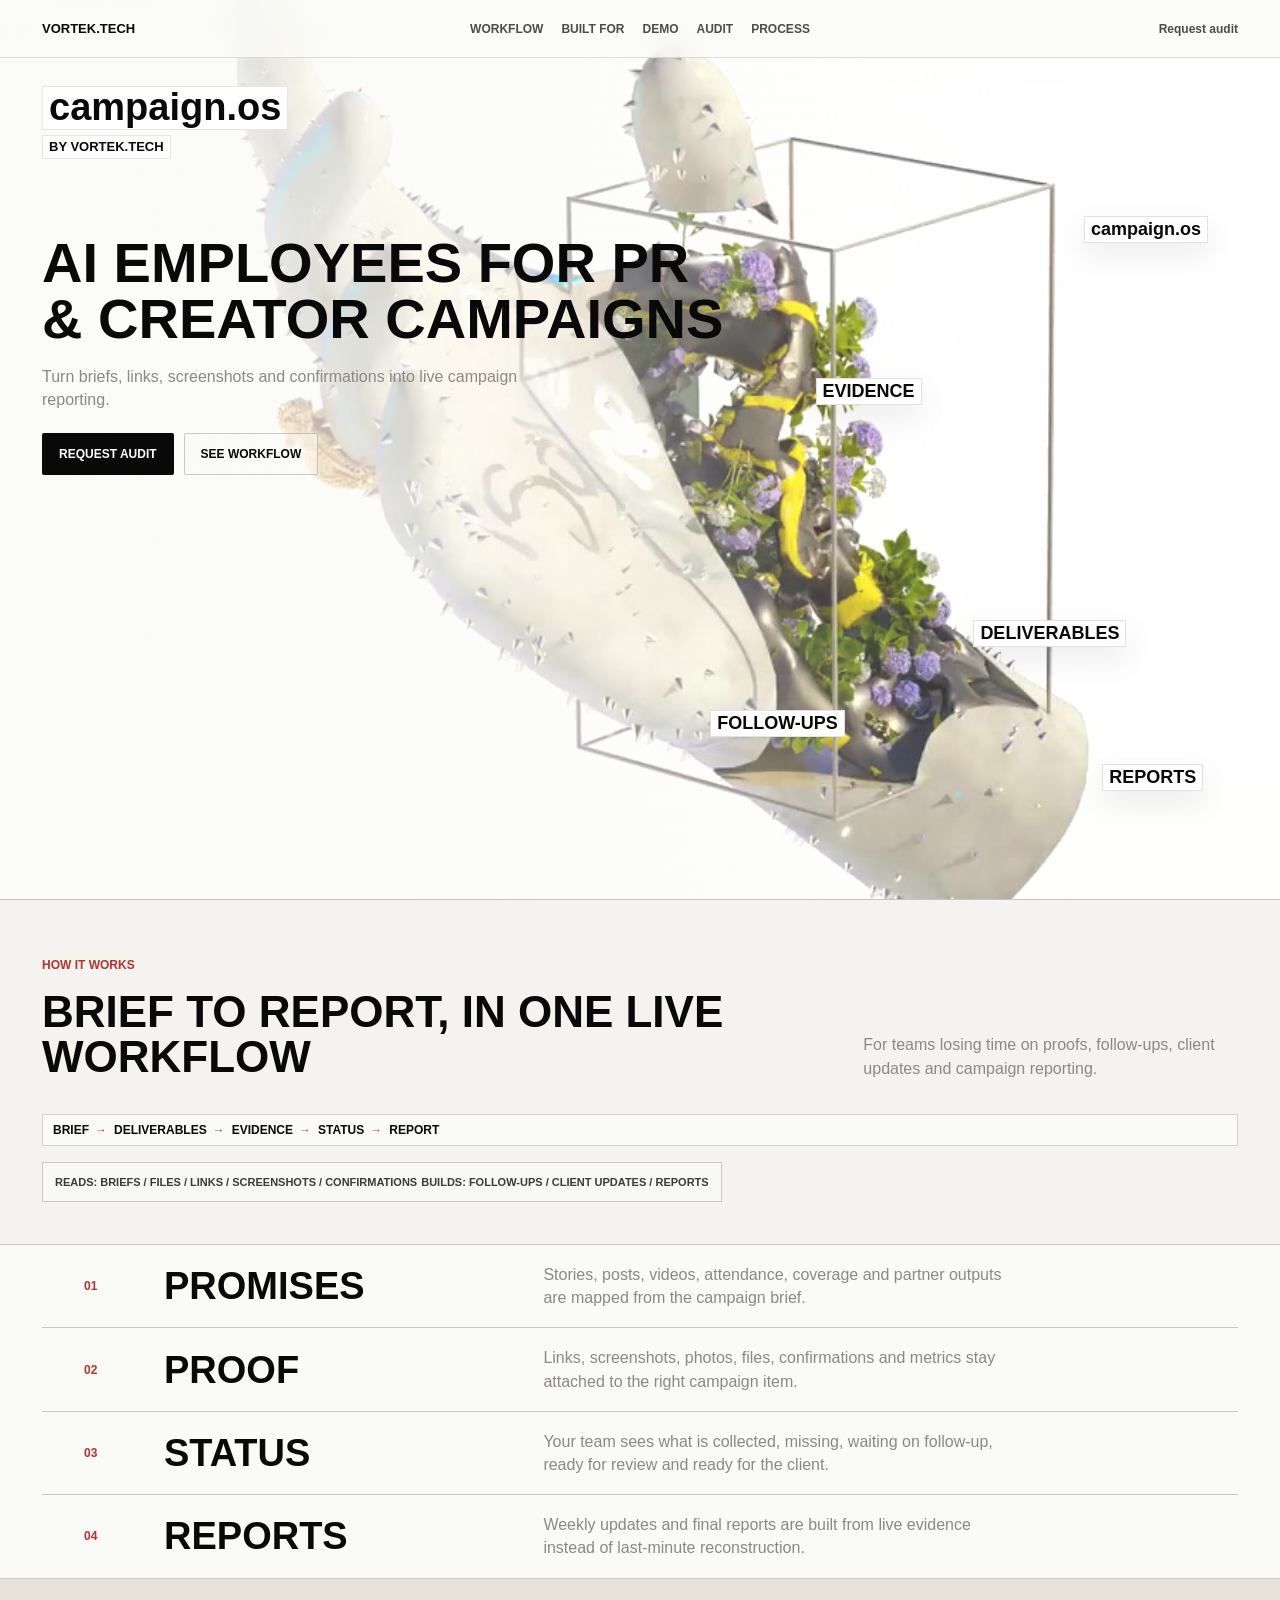
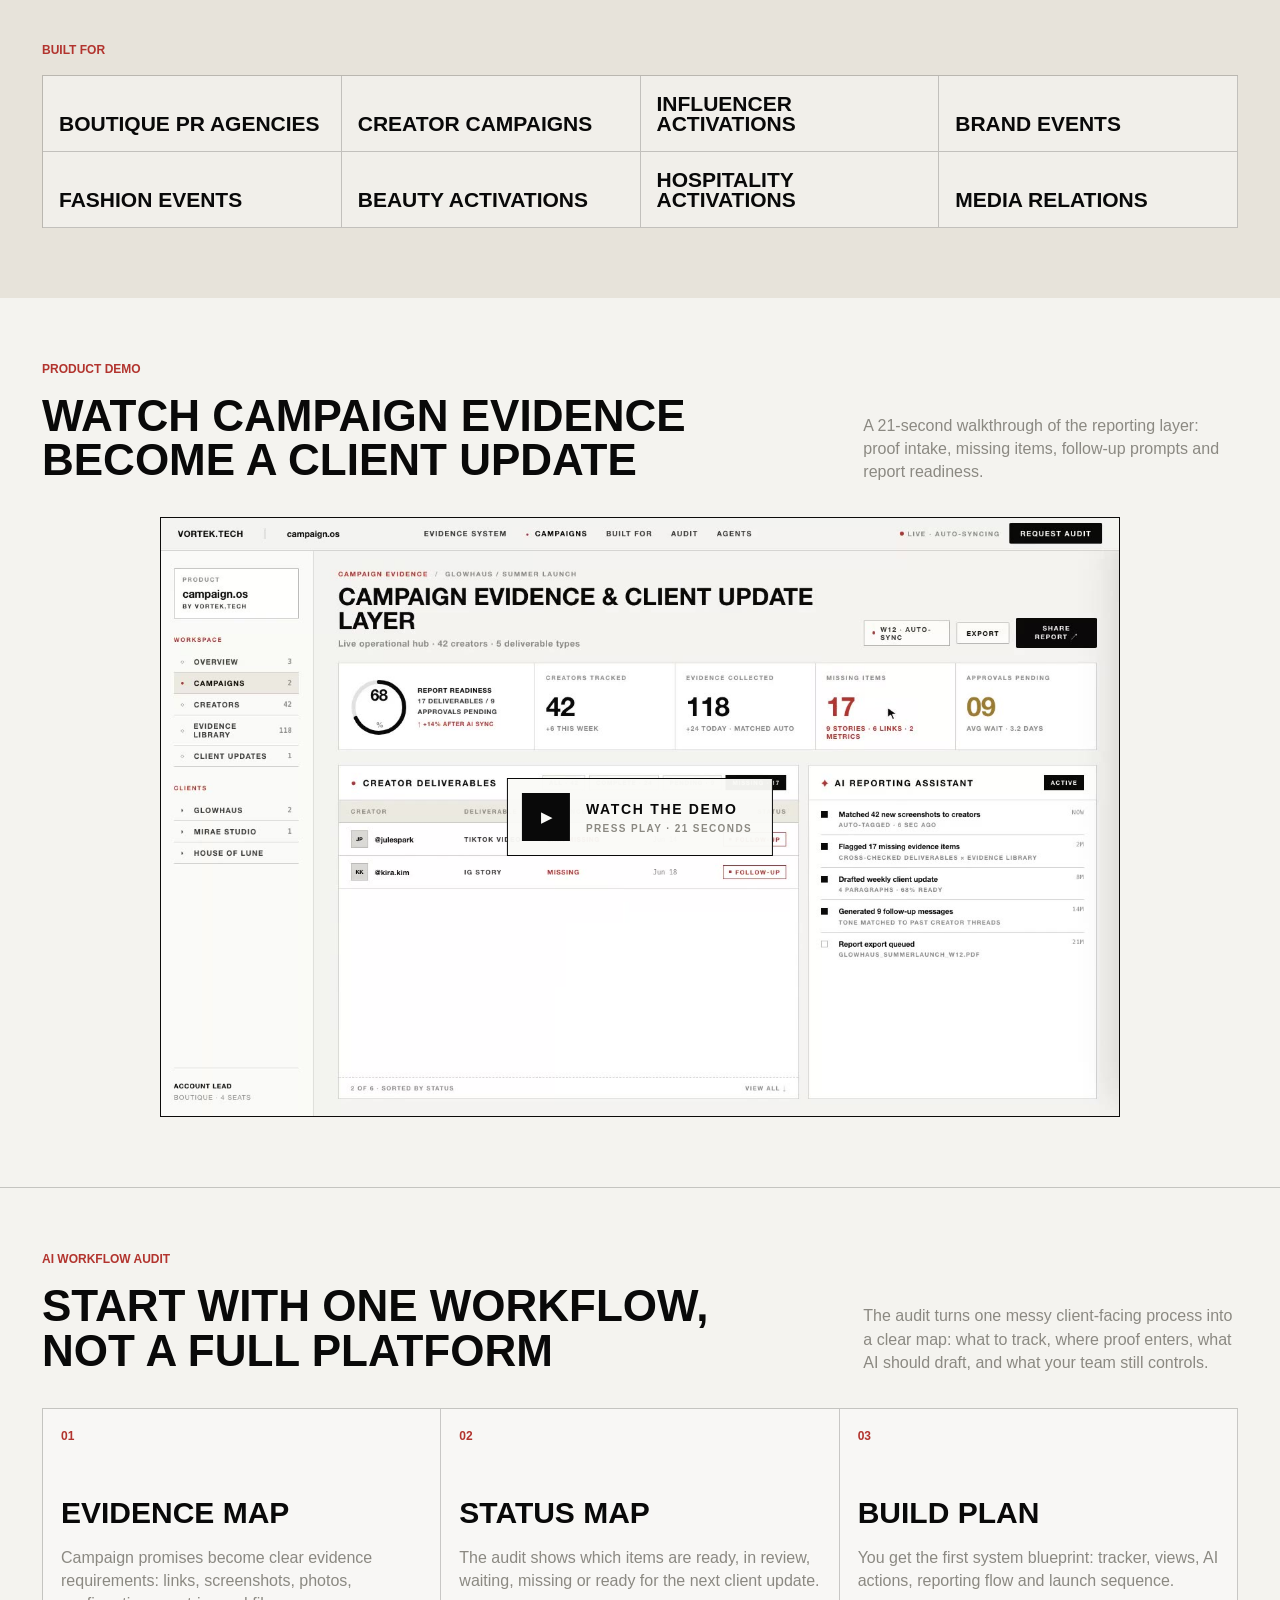
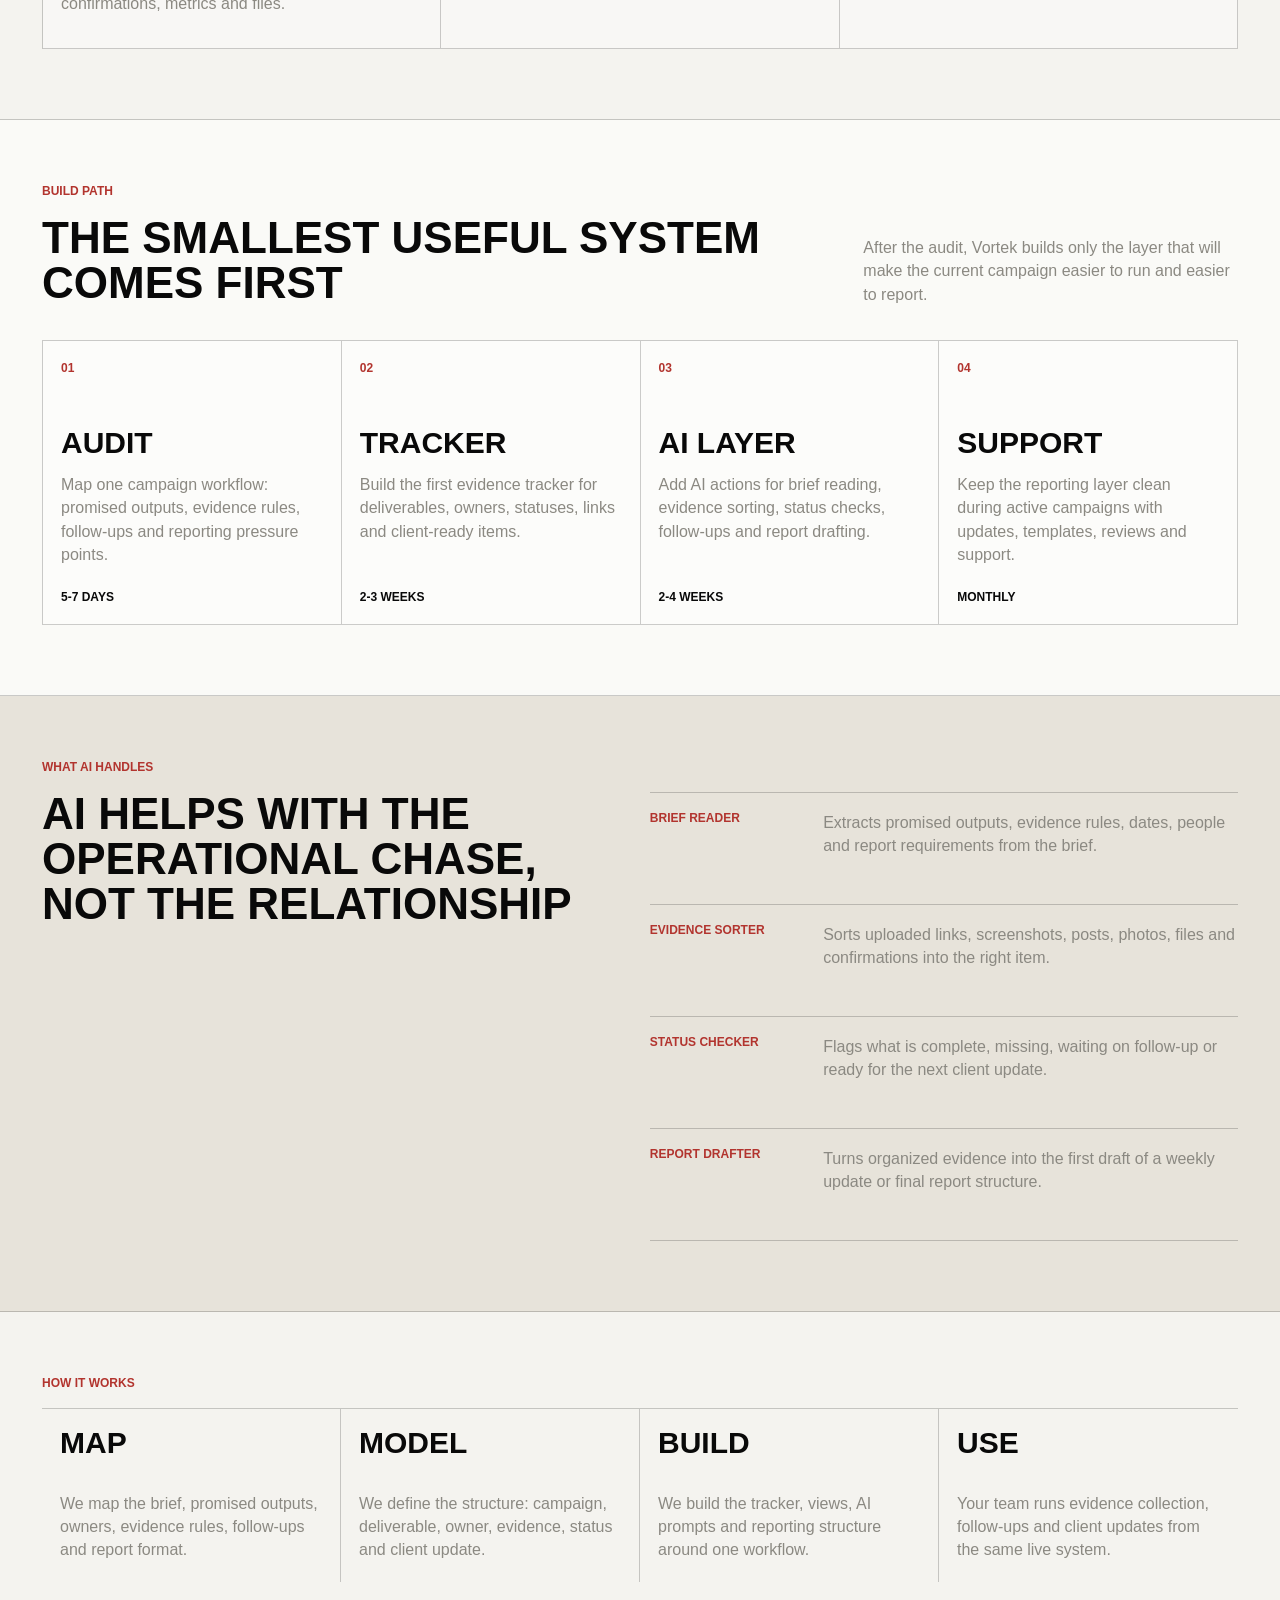
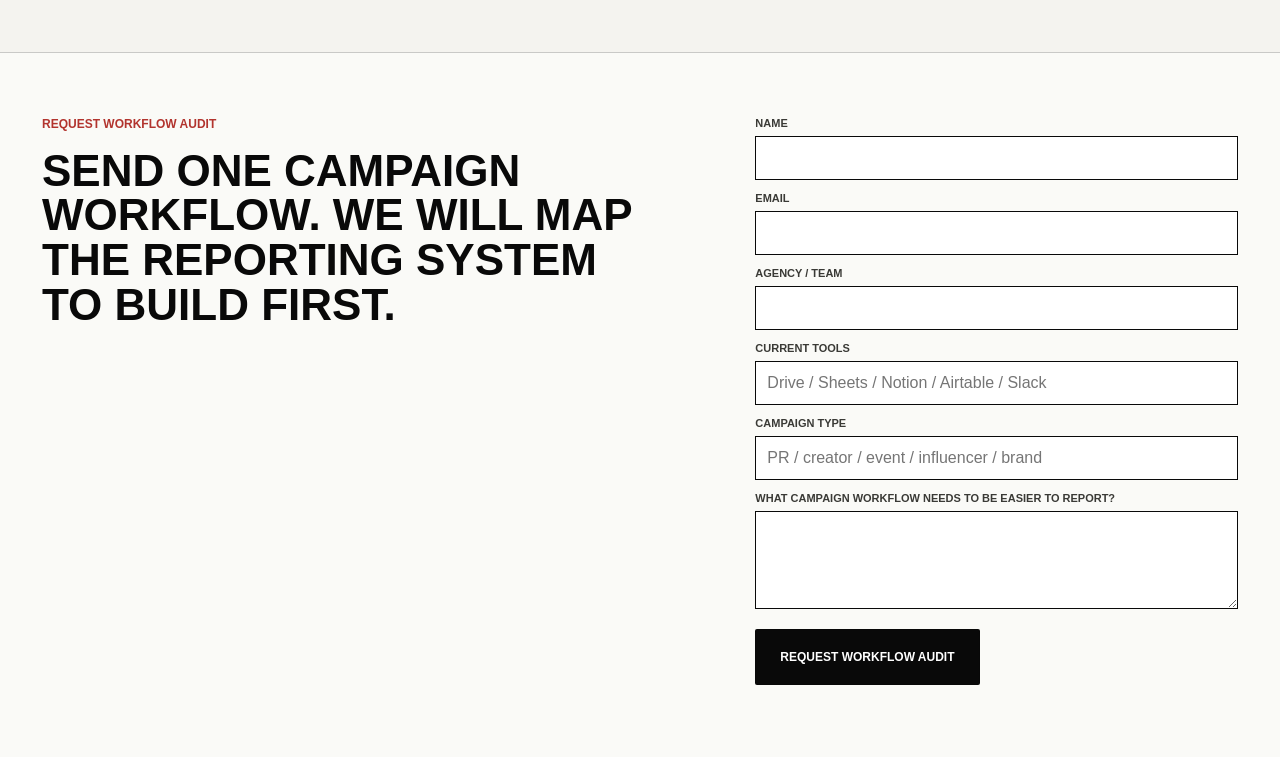
==== index.html @ bea30d4d "Update Vortek hero copy" ====
<!doctype html>
<html lang="en">
  <head>
    <meta charset="UTF-8" />
    <meta name="viewport" content="width=device-width, initial-scale=1, viewport-fit=cover" />
    <meta
      name="description"
      content="campaign.os by Vortek.Tech builds AI employees for PR and creator campaigns."
    />
    <meta property="og:title" content="Vortek.Tech" />
    <meta property="og:description" content="AI employees for PR and creator campaigns." />
    <meta property="og:site_name" content="Vortek.Tech" />
    <meta name="twitter:title" content="Vortek.Tech" />
    <meta name="twitter:description" content="AI employees for PR and creator campaigns." />
    <link rel="icon" type="image/svg+xml" href="/favicon.svg" />
    <script>
      (function () {
        var ua = navigator.userAgent || "";
        var mobileUA = /Android|iPhone|iPod|IEMobile|Opera Mini|Mobile/i.test(ua);
        var tabletUA = /iPad|Tablet/i.test(ua);
        var touchSmall = navigator.maxTouchPoints > 1 && Math.min(screen.width, screen.height) < 820;
        document.documentElement.dataset.device = mobileUA || tabletUA || touchSmall ? "mobile" : "desktop";
      })();
    </script>
    <title>Vortek.Tech</title>
    <script type="module" crossorigin src="/assets/index--4DOs8uT.js"></script>
    <link rel="stylesheet" crossorigin href="/assets/index-s63y-OUa.css">
  </head>
  <body>
    <div id="app">
      <div class="preloader" aria-hidden="true">
        <canvas id="loader-canvas"></canvas>
        <div class="loader-wordmark">
          <span>Vortek.Tech</span>
          <span>Loading campaign.os</span>
        </div>
        <div class="loader-progress" aria-hidden="true">
          <span></span>
        </div>
      </div>

      <canvas id="scene"></canvas>

      <header class="site-header">
        <a class="brand" href="#top" aria-label="Vortek.Tech home">
          <span>Vortek.Tech</span>
        </a>
        <nav class="nav" aria-label="Primary navigation">
          <a href="#systems">Workflow</a>
          <a href="#built-for">Built for</a>
          <a href="#demo">Demo</a>
          <a href="#audit">Audit</a>
          <a href="#process">Process</a>
        </nav>
        <a class="header-cta" href="mailto:hello@vortek.tech?subject=CampaignOS%20audit">Request audit</a>
      </header>

      <main id="top">
        <section class="hero" aria-labelledby="hero-title">
          <video class="hero-video" autoplay muted loop playsinline preload="auto" poster="/assets/hero-reference-poster.jpg" aria-hidden="true">
            <source src="/assets/hero-reference-mobile.mp4" type="video/mp4" media="(max-width: 640px)" />
            <source src="/assets/hero-reference-hq.mp4" type="video/mp4" />
            <source src="/assets/hero-reference.mp4" type="video/mp4" />
          </video>
          <div class="hero-kicker">
            <span class="product-name">campaign.os</span>
            <span class="product-by">by Vortek.Tech</span>
          </div>
          <div class="art-labels" aria-hidden="true">
            <span class="art-label label-main">campaign.os</span>
            <span class="art-label label-proof">Evidence</span>
            <span class="art-label label-people">Deliverables</span>
            <span class="art-label label-follow">Follow-ups</span>
            <span class="art-label label-reports">Reports</span>
          </div>
          <h1 id="hero-title">
            AI employees for PR & creator campaigns
          </h1>
          <div class="hero-copy">
            <p>
              Turn briefs, links, screenshots and confirmations into live
              campaign reporting.
            </p>
            <div class="hero-actions">
              <a class="button primary" href="mailto:hello@vortek.tech?subject=CampaignOS%20audit">Request audit</a>
              <a class="button ghost" href="#systems">See workflow</a>
            </div>
          </div>
        </section>

        <section class="section intro" id="systems">
          <div class="section-label">How it works</div>
          <div class="intro-grid">
            <h2>Brief to report, in one live workflow</h2>
            <p>
              For teams losing time on proofs, follow-ups, client updates and
              campaign reporting.
            </p>
          </div>
          <div class="source-flow workflow-flow" aria-label="Campaign workflow">
            <span>Brief</span>
            <span>Deliverables</span>
            <span>Evidence</span>
            <span>Status</span>
            <span>Report</span>
          </div>
          <div class="metadata-plate workflow-meta" aria-label="System metadata">
            <span>READS: BRIEFS / FILES / LINKS / SCREENSHOTS / CONFIRMATIONS</span>
            <span>BUILDS: FOLLOW-UPS / CLIENT UPDATES / REPORTS</span>
          </div>
        </section>

        <section class="system-grid" aria-label="AI system modules">
          <article class="system-card">
            <span>01</span>
            <h3>Promises</h3>
            <p>Stories, posts, videos, attendance, coverage and partner outputs are mapped from the campaign brief.</p>
          </article>
          <article class="system-card">
            <span>02</span>
            <h3>Proof</h3>
            <p>Links, screenshots, photos, files, confirmations and metrics stay attached to the right campaign item.</p>
          </article>
          <article class="system-card">
            <span>03</span>
            <h3>Status</h3>
            <p>Your team sees what is collected, missing, waiting on follow-up, ready for review and ready for the client.</p>
          </article>
          <article class="system-card">
            <span>04</span>
            <h3>Reports</h3>
            <p>Weekly updates and final reports are built from live evidence instead of last-minute reconstruction.</p>
          </article>
        </section>

        <section class="built-for" id="built-for" aria-label="Campaign types">
          <div class="section-label">Built for</div>
          <div class="use-case-grid">
            <span>Boutique PR agencies</span>
            <span>Creator campaigns</span>
            <span>Influencer activations</span>
            <span>Brand events</span>
            <span>Fashion events</span>
            <span>Beauty activations</span>
            <span>Hospitality activations</span>
            <span>Media relations</span>
          </div>
        </section>

        <section class="product-demo" id="demo">
          <div class="section-label">Product demo</div>
          <div class="intro-grid demo-intro">
            <h2>Watch campaign evidence become a client update</h2>
            <p>
              A 21-second walkthrough of the reporting layer: proof intake,
              missing items, follow-up prompts and report readiness.
            </p>
          </div>
          <div class="demo-stage">
            <div class="demo-frame">
              <video
                class="demo-desktop-media"
                data-src="/assets/campaign-reporting-audit-demo-desktop.mp4"
                poster="/assets/campaign-reporting-audit-demo-desktop-poster.jpg?v=20260524-1"
                preload="none"
                playsinline
                aria-label="campaign.os desktop reporting demo"
              ></video>
              <video
                class="demo-mobile-media"
                data-src="/assets/campaign-reporting-audit-demo-mobile.mp4"
                poster="/assets/campaign-reporting-audit-demo-mobile-poster.jpg?v=20260524-1"
                preload="none"
                playsinline
                aria-label="campaign.os mobile reporting demo"
              ></video>
              <button class="demo-play" type="button" aria-label="Play campaign.os demo">
                <span class="demo-play-icon">▶</span>
                <span>
                  <b>Watch the demo</b>
                  <small class="demo-time-desktop">Press play · 21 seconds</small>
                  <small class="demo-time-mobile">Press play · 21 seconds</small>
                </span>
              </button>
            </div>
            <div class="demo-complete" hidden>
              <a class="button primary" href="#contact">Request audit</a>
            </div>
          </div>
        </section>

        <section class="audit" id="audit">
          <div class="section-label">AI Workflow Audit</div>
          <div class="intro-grid audit-intro">
            <h2>Start with one workflow, not a full platform</h2>
            <p>
              The audit turns one messy client-facing process into a clear map:
              what to track, where proof enters, what AI should draft, and what
              your team still controls.
            </p>
          </div>
          <div class="audit-grid">
            <article>
              <span>01</span>
              <h3>Evidence map</h3>
              <p>Campaign promises become clear evidence requirements: links, screenshots, photos, confirmations, metrics and files.</p>
            </article>
            <article>
              <span>02</span>
              <h3>Status map</h3>
              <p>The audit shows which items are ready, in review, waiting, missing or ready for the next client update.</p>
            </article>
            <article>
              <span>03</span>
              <h3>Build plan</h3>
              <p>You get the first system blueprint: tracker, views, AI actions, reporting flow and launch sequence.</p>
            </article>
          </div>
        </section>

        <section class="engagement" id="engagement">
          <div class="section-label">Build path</div>
          <div class="intro-grid">
            <h2>The smallest useful system comes first</h2>
            <p>
              After the audit, Vortek builds only the layer that will make the
              current campaign easier to run and easier to report.
            </p>
          </div>
          <div class="engagement-grid" aria-label="CampaignOS engagement model">
            <article>
              <span>01</span>
              <h3>Audit</h3>
              <p>Map one campaign workflow: promised outputs, evidence rules, follow-ups and reporting pressure points.</p>
              <strong>5-7 days</strong>
            </article>
            <article>
              <span>02</span>
              <h3>Tracker</h3>
              <p>Build the first evidence tracker for deliverables, owners, statuses, links and client-ready items.</p>
              <strong>2-3 weeks</strong>
            </article>
            <article>
              <span>03</span>
              <h3>AI layer</h3>
              <p>Add AI actions for brief reading, evidence sorting, status checks, follow-ups and report drafting.</p>
              <strong>2-4 weeks</strong>
            </article>
            <article>
              <span>04</span>
              <h3>Support</h3>
              <p>Keep the reporting layer clean during active campaigns with updates, templates, reviews and support.</p>
              <strong>Monthly</strong>
            </article>
          </div>
        </section>

        <section class="team-model" id="agents">
          <div class="section-label">What AI handles</div>
          <div class="team-grid">
            <div>
              <h2>AI helps with the operational chase, not the relationship</h2>
            </div>
            <div class="team-list" aria-label="CampaignOS delivery team model">
              <article>
                <span>Brief reader</span>
                <p>Extracts promised outputs, evidence rules, dates, people and report requirements from the brief.</p>
              </article>
              <article>
                <span>Evidence sorter</span>
                <p>Sorts uploaded links, screenshots, posts, photos, files and confirmations into the right item.</p>
              </article>
              <article>
                <span>Status checker</span>
                <p>Flags what is complete, missing, waiting on follow-up or ready for the next client update.</p>
              </article>
              <article>
                <span>Report drafter</span>
                <p>Turns organized evidence into the first draft of a weekly update or final report structure.</p>
              </article>
            </div>
          </div>
        </section>

        <section class="process" id="process">
          <div class="section-label">How it works</div>
          <div class="timeline">
            <div>
              <strong>Map</strong>
              <p>We map the brief, promised outputs, owners, evidence rules, follow-ups and report format.</p>
            </div>
            <div>
              <strong>Model</strong>
              <p>We define the structure: campaign, deliverable, owner, evidence, status and client update.</p>
            </div>
            <div>
              <strong>Build</strong>
              <p>We build the tracker, views, AI prompts and reporting structure around one workflow.</p>
            </div>
            <div>
              <strong>Use</strong>
              <p>Your team runs evidence collection, follow-ups and client updates from the same live system.</p>
            </div>
          </div>
        </section>

        <section class="contact" id="contact">
          <div>
            <div class="section-label">Request workflow audit</div>
            <h2>Send one campaign workflow. We will map the reporting system to build first.</h2>
          </div>
          <form
            class="intake-form"
            action="https://formsubmit.co/ce7418f730f97558e9aaa007ff1b6081"
            method="post"
          >
            <input type="hidden" name="_subject" value="Vortek AI workflow audit request" />
            <input type="hidden" name="_template" value="table" />
            <input type="hidden" name="_captcha" value="false" />
            <label>
              <span>Name</span>
              <input name="name" autocomplete="name" required />
            </label>
            <label>
              <span>Email</span>
              <input name="email" type="email" autocomplete="email" required />
            </label>
            <label>
              <span>Agency / team</span>
              <input name="company" autocomplete="organization" />
            </label>
            <label>
              <span>Current tools</span>
              <input name="current_system" placeholder="Drive / Sheets / Notion / Airtable / Slack" />
            </label>
            <label>
              <span>Campaign type</span>
              <input name="campaign_type" placeholder="PR / creator / event / influencer / brand" />
            </label>
            <label class="full">
              <span>What campaign workflow needs to be easier to report?</span>
              <textarea name="campaign_process" rows="4"></textarea>
            </label>
            <button class="button primary large" type="submit">Request workflow audit</button>
          </form>
        </section>
      </main>
    </div>
  </body>
</html>
---- assets/index-s63y-OUa.css ----
html.lenis,html.lenis body{height:auto}.lenis:not(.lenis-autoToggle).lenis-stopped{overflow:clip}.lenis [data-lenis-prevent],.lenis [data-lenis-prevent-wheel],.lenis [data-lenis-prevent-touch],.lenis [data-lenis-prevent-vertical],.lenis [data-lenis-prevent-horizontal]{overscroll-behavior:contain}.lenis.lenis-smooth iframe{pointer-events:none}.lenis.lenis-autoToggle{transition-property:overflow;transition-duration:1ms;transition-behavior:allow-discrete}:root{font-family:Helvetica Neue,Helvetica,Arial,sans-serif;color:#090909;background:#f4f3ef;font-synthesis:none;text-rendering:optimizeLegibility;-webkit-font-smoothing:antialiased;--paper: #f4f3ef;--gallery: #fafaf7;--secondary: #e7e3da;--ink: #090909;--secondary-text: #3a3a36;--muted: #8b8982;--line: rgba(9, 9, 9, .2);--panel: rgba(255, 255, 255, .62);--signal: #b2342e;--cold: #dde7ea;--metal: #dadad5;--concrete: #c9c5bb;--page-x: 42px;--header-height: 58px}*{box-sizing:border-box}html{scroll-behavior:smooth;width:100%;max-width:100%;min-height:100%;overflow-x:hidden;overscroll-behavior-x:none;-webkit-text-size-adjust:100%;text-size-adjust:100%}body{margin:0;width:100%;max-width:100%;min-width:320px;min-height:100%;overflow-x:hidden;overscroll-behavior-x:none;touch-action:pan-y;background:var(--paper)}a{color:inherit;text-decoration:none}canvas{display:block}#scene{position:fixed;inset:0;z-index:1;width:100%;height:100%;opacity:0;pointer-events:none}#app{position:relative;isolation:isolate;width:100%;overflow:hidden}.site-header{position:fixed;top:0;left:0;right:0;z-index:20;display:grid;grid-template-columns:1fr auto 1fr;align-items:center;gap:24px;height:var(--header-height);padding:0 var(--page-x);color:var(--ink);background:#fafaf7d1;border-bottom:1px solid rgba(9,9,9,.12);-webkit-backdrop-filter:blur(10px);backdrop-filter:blur(10px)}.brand{justify-self:start;display:inline-flex;align-items:center;font-size:13px;font-weight:860;text-transform:uppercase}.brand-word{display:inline-flex;align-items:baseline;gap:1px}.brand-mark{width:auto;height:auto;display:inline-block;background:transparent;color:var(--ink);font-size:17px;font-weight:950;line-height:1;transform:none}.nav{display:flex;align-items:center;gap:18px;font-size:12px;font-weight:820;text-transform:uppercase}.nav a,.header-cta{opacity:.72;transition:opacity .16s ease}.nav a:hover,.header-cta:hover{opacity:1}.header-cta{justify-self:end;font-size:12px;font-weight:860}main{position:relative;z-index:2}.hero{position:relative;height:900px;display:grid;grid-template-columns:minmax(0,760px) minmax(240px,1fr);grid-template-rows:auto auto auto 1fr;align-items:start;row-gap:18px;column-gap:56px;padding:86px var(--page-x) 22px;background:#fafaf714;border-bottom:1px solid var(--line);overflow:hidden}.hero:before{content:"";position:absolute;inset:0;z-index:1;background:linear-gradient(90deg,#fafaf7e6,#fafaf7a8,#fafaf729 64%,#fafaf700 86%),linear-gradient(180deg,#fafaf71f,#fafaf708 48%,#fafaf738);pointer-events:none}.hero-video{position:absolute;inset:0;z-index:0;width:100%;height:100%;object-fit:cover;object-position:center center;background:#fff;filter:saturate(1.08) contrast(1.06) brightness(1.02);transform:translateZ(0);pointer-events:none}.hero-video::-webkit-media-controls{display:none!important}.hero>:not(.art-labels):not(.hero-video){position:relative;z-index:3}.hero-kicker{grid-column:1;grid-row:1;align-self:start;display:flex;flex-direction:column;gap:5px;width:fit-content;max-width:min(680px,100%);color:var(--ink);font-size:13px;font-weight:820;text-transform:uppercase}.product-name,.product-by,.art-label{display:inline-flex;width:fit-content;max-width:100%;padding:3px 6px 4px;background:#fff;border:1px solid rgba(9,9,9,.1);box-decoration-break:clone;-webkit-box-decoration-break:clone}.product-name{font-size:38px;line-height:.92;font-weight:900;text-transform:none}.product-by,.hero-kicker span:last-child{color:var(--ink)}.art-labels{position:absolute;inset:0;z-index:2;pointer-events:none}.art-label{position:absolute;color:var(--ink);border:1px solid rgba(9,9,9,.12);font-size:18px;font-weight:900;line-height:1;text-transform:uppercase;box-shadow:0 12px 30px #09090914}.label-main{text-transform:none}.label-main{right:72px;top:216px}.label-proof{right:28%;top:378px}.label-people{right:12%;bottom:252px}.label-follow{right:34%;bottom:162px}.label-reports{right:6%;bottom:108px}h1,h2,h3,p{margin:0}h1{grid-column:1;grid-row:2;align-self:start;max-width:760px;margin-top:58px;font-size:56px;line-height:1;letter-spacing:0;font-weight:900;text-transform:uppercase;overflow-wrap:anywhere;text-wrap:balance}.hero-copy{grid-column:1;grid-row:3;align-self:start;max-width:520px;margin-left:0;padding:0;border:0;background:transparent;-webkit-backdrop-filter:none;backdrop-filter:none}.metadata-plate{display:flex;flex-wrap:wrap;gap:4px;margin-top:16px;padding:12px;border:1px solid var(--line);background:#fafaf7c2;color:var(--secondary-text);font-size:11px;font-weight:860;line-height:1.3;text-transform:uppercase}.source-flow{display:flex;flex-wrap:wrap;align-items:center;gap:7px;margin-top:13px;margin-bottom:13px;padding:9px 10px;border:1px solid rgba(9,9,9,.16);background:#ffffff73;color:var(--ink);font-size:12px;font-weight:900;line-height:1;text-transform:uppercase}.workflow-flow{margin-top:34px;margin-bottom:0;background:#fff9}.workflow-meta{width:fit-content;max-width:100%}.source-flow span{display:inline-flex;align-items:center;gap:6px}.source-flow span:not(:last-child):after{content:"→";color:var(--signal);font-weight:900;opacity:.9}.hero-copy p,.intro-grid p,.system-card p,.timeline p{color:var(--muted);font-size:16px;line-height:1.45}.hero-actions{display:flex;gap:10px;flex-wrap:wrap;margin-top:22px}.button{display:inline-flex;align-items:center;justify-content:center;min-height:42px;padding:0 16px;border:1px solid var(--line);border-radius:2px;font-size:12px;font-weight:860;text-transform:uppercase;transition:background .18s ease,color .18s ease}.button.primary{color:#fff;background:var(--ink)}.button.ghost{color:var(--ink);background:#fafaf780}.button.large{min-height:56px;padding:0 24px;white-space:nowrap;max-width:100%}.hero-meta{grid-column:1 / -1;grid-row:5;display:flex;justify-content:space-between;gap:16px;padding-top:16px;border-top:1px solid var(--line);color:var(--muted);font-size:13px;font-weight:780;text-transform:uppercase}.section,.system-grid,.product-demo,.audit,.engagement,.team-model,.process,.contact,.statement{padding-inline:var(--page-x)}.section-label{color:var(--signal);font-size:12px;font-weight:900;text-transform:uppercase;margin-bottom:18px}.intro{scroll-margin-top:54px;padding-top:58px;padding-bottom:42px;background:var(--paper)}.intro-grid{display:grid;grid-template-columns:minmax(0,1fr) minmax(300px,.5fr);gap:72px;align-items:end}h2{max-width:1040px;font-size:44px;line-height:1.02;letter-spacing:0;text-transform:uppercase;overflow-wrap:anywhere}.system-grid{display:grid;grid-template-columns:1fr;border-top:1px solid var(--line);border-bottom:1px solid var(--line);background:var(--gallery)}.system-card{min-height:78px;display:grid;grid-template-columns:52px minmax(190px,.42fr) minmax(280px,.78fr);gap:28px;align-items:center;padding:18px var(--page-x);border-right:0;border-bottom:1px solid var(--line);background:transparent;-webkit-backdrop-filter:none;backdrop-filter:none}.system-card:last-child{border-bottom:0}.system-card span{color:var(--signal);font-size:12px;font-weight:900}.system-card h3{max-width:640px;margin:0;font-size:38px;line-height:1;text-transform:uppercase}.system-card p{max-width:480px}.built-for{padding:64px var(--page-x) 70px;background:var(--secondary)}.workflow-audit{border-top:1px solid var(--line);background:var(--paper)}.workflow-audit .intro-grid{margin-bottom:34px}.use-case-grid{display:grid;grid-template-columns:repeat(4,minmax(0,1fr));border-top:1px solid var(--line);border-left:1px solid var(--line)}.workflow-list{grid-template-columns:repeat(5,minmax(0,1fr))}.use-case-grid span{min-height:76px;display:flex;align-items:flex-end;padding:16px;border-right:1px solid var(--line);border-bottom:1px solid var(--line);background:#ffffff6b;font-size:21px;font-weight:900;line-height:.96;text-transform:uppercase}.statement{min-height:420px;display:flex;align-items:center;padding-top:66px;padding-bottom:70px;background:var(--gallery);border-top:1px solid var(--line);border-bottom:1px solid var(--line)}.statement p{max-width:920px;color:var(--ink);font-size:58px;line-height:1;font-weight:900;text-transform:uppercase;overflow-wrap:anywhere}.product-demo{scroll-margin-top:var(--header-height);padding-top:64px;padding-bottom:70px;background:var(--paper);border-bottom:1px solid var(--line)}.demo-intro{margin-bottom:34px}.demo-stage{width:min(960px,100%);margin:0 auto}.demo-frame{position:relative;overflow:hidden;width:100%;aspect-ratio:16 / 10;border:1px solid var(--line);background:#0e0d0b}.demo-desktop-media{position:absolute;inset:0;display:block;width:100%;height:100%;border:0;transition:filter .3s ease,transform .3s ease}.demo-mobile-media,.demo-complete,.demo-time-mobile{display:none}.demo-frame:not(.is-playing) .demo-desktop-media{filter:blur(.35px);transform:scale(1.006)}.demo-stage.is-complete .demo-complete{display:flex;justify-content:center;padding-top:14px}.demo-play{position:absolute;top:50%;left:50%;z-index:2;display:inline-flex;align-items:center;gap:16px;padding:14px 20px 14px 14px;border:1px solid var(--ink);background:#fafaf7f5;color:var(--ink);transform:translate(-50%,-50%);transition:opacity .18s ease,background .18s ease}.demo-play:hover{background:#fff}.demo-play.is-hidden{opacity:0;pointer-events:none}.demo-play-icon{display:grid;place-items:center;width:48px;height:48px;padding-left:3px;background:var(--ink);color:var(--gallery);font-size:15px}.demo-play span:last-child{display:grid;gap:6px;text-align:left}.demo-play b{font-size:14px;font-weight:900;letter-spacing:.12em;text-transform:uppercase}.demo-play small{color:var(--muted);font-size:10px;font-weight:800;letter-spacing:.14em;text-transform:uppercase}.audit{padding-top:64px;padding-bottom:70px;background:var(--paper);border-bottom:1px solid var(--line)}.audit-intro{margin-bottom:34px}.audit-grid{display:grid;grid-template-columns:repeat(3,minmax(0,1fr));border-top:1px solid var(--line);border-left:1px solid var(--line)}.audit-grid article{min-height:240px;padding:20px 18px;border-right:1px solid var(--line);border-bottom:1px solid var(--line);background:#ffffff57}.audit-grid span{display:block;margin-bottom:56px;color:var(--signal);font-size:12px;font-weight:900}.audit-grid h3{margin-bottom:18px;font-size:30px;line-height:.95;text-transform:uppercase}.audit-grid p{max-width:430px;color:var(--muted);font-size:16px;line-height:1.45}.engagement{padding-top:64px;padding-bottom:70px;background:var(--gallery);border-bottom:1px solid var(--line)}.engagement .intro-grid{margin-bottom:34px}.engagement-grid{display:grid;grid-template-columns:repeat(4,minmax(0,1fr));border-top:1px solid var(--line);border-left:1px solid var(--line)}.engagement-grid article{min-height:280px;display:flex;flex-direction:column;padding:20px 18px;border-right:1px solid var(--line);border-bottom:1px solid var(--line);background:#ffffff5c}.engagement-grid span,.team-list span{display:block;color:var(--signal);font-size:12px;font-weight:900;text-transform:uppercase}.engagement-grid span{margin-bottom:54px}.engagement-grid h3{margin-bottom:16px;font-size:30px;line-height:.95;text-transform:uppercase}.engagement-grid p,.team-list p{color:var(--muted);font-size:16px;line-height:1.45}.engagement-grid strong{display:block;margin-top:auto;padding-top:24px;color:var(--ink);font-size:12px;font-weight:900;text-transform:uppercase}.team-model{padding-top:64px;padding-bottom:70px;background:var(--secondary);border-bottom:1px solid var(--line)}.team-grid{display:grid;grid-template-columns:minmax(0,.82fr) minmax(320px,.9fr);gap:72px;align-items:start}.team-list{display:grid;border-top:1px solid var(--line)}.team-list article{display:grid;grid-template-columns:minmax(120px,.36fr) minmax(220px,1fr);gap:24px;min-height:112px;padding:18px 0;border-bottom:1px solid var(--line)}.process{padding-top:64px;padding-bottom:70px;background:var(--paper)}.timeline{display:grid;grid-template-columns:repeat(4,minmax(0,1fr));border-top:1px solid var(--line)}.timeline div{min-height:156px;padding:20px 18px;border-right:1px solid var(--line)}.timeline div:last-child{border-right:0}.timeline strong{display:block;margin-bottom:36px;color:var(--ink);font-size:30px;line-height:.9;text-transform:uppercase}.contact{min-height:620px;display:grid;grid-template-columns:minmax(0,.9fr) minmax(320px,.72fr);gap:110px;align-items:start;padding-top:64px;padding-bottom:72px;border-top:1px solid var(--line);background:var(--gallery)}.contact h2{max-width:760px}.intake-form{display:grid;gap:12px}.intake-form label{display:grid;gap:7px}.intake-form label.full{grid-column:1 / -1}.intake-form span{color:var(--secondary-text);font-size:11px;font-weight:860;text-transform:uppercase}.intake-form input,.intake-form textarea{width:100%;border:1px solid var(--ink);border-radius:0;padding:12px 11px;background:#fff;color:var(--ink);font:inherit;font-size:16px;resize:vertical}.intake-form button{justify-self:start;margin-top:8px}.preloader{position:fixed;inset:0;z-index:100;display:grid;place-items:center;overflow:hidden;background:radial-gradient(circle at 50% 46%,#dde7ea9e,#fafaf700 34%),linear-gradient(180deg,#ffffff 0%,var(--gallery) 52%,var(--paper) 100%);color:var(--ink);transition:opacity .75s ease,visibility .75s ease}.preloader:before{content:"";position:absolute;inset:28px;border:1px solid rgba(9,9,9,.12);pointer-events:none}.preloader.is-hidden{opacity:0;visibility:hidden;pointer-events:none}body.is-ready .preloader{display:none}#loader-canvas{width:min(58vw,520px);height:min(58vw,520px);filter:contrast(1.08) saturate(.72)}.loader-wordmark{position:absolute;bottom:92px;left:50%;display:grid;justify-items:center;gap:6px;transform:translate(-50%);font-size:12px;font-weight:900;text-transform:uppercase;text-align:center}.loader-wordmark span:last-child{color:var(--muted);font-size:10px;letter-spacing:.08em}.loader-progress{position:absolute;left:50%;bottom:64px;width:min(280px,calc(100vw - 64px));height:1px;overflow:hidden;background:#09090929;transform:translate(-50%)}.loader-progress span{display:block;width:100%;height:100%;background:linear-gradient(90deg,var(--ink),var(--secondary-text));transform:scaleX(0);transform-origin:left;transition:transform .18s linear}@media(max-width:980px){:root{--page-x: 24px;--header-height: 56px}.site-header{grid-template-columns:1fr auto}.nav{display:none}.hero,.intro-grid,.team-grid,.contact{grid-template-columns:1fr}.hero{height:840px;align-content:space-between;padding-top:86px}h1{max-width:680px;margin-top:44px;font-size:48px}h2{font-size:36px}.hero-copy{max-width:620px;padding-bottom:0}.timeline,.audit-grid,.engagement-grid,.use-case-grid{grid-template-columns:repeat(2,minmax(0,1fr))}.system-card{grid-template-columns:64px 1fr}.system-card p{grid-column:2}.contact{align-items:start;min-height:0;gap:42px}.contact .button{justify-self:start}.statement{min-height:380px}.statement p{font-size:48px}}@media(max-width:640px){:root{--page-x: 16px;--header-height: 44px}body{background:var(--paper)}.site-header{height:var(--header-height);padding:0 var(--page-x)}.brand{font-size:12px}h1{max-width:100%;margin-top:30px;font-size:32px}.hero{height:auto;min-height:92svh;display:flex;flex-direction:column;padding-top:72px;padding-bottom:16px;gap:13px}.hero-kicker{max-width:300px}.product-name{font-size:30px}.art-label{font-size:11px}.art-labels{display:none}.hero-actions{width:100%}.button{flex:1 1 150px}.hero-copy{width:100%;margin-top:0;padding:0}.source-flow{gap:5px;padding:8px;font-size:9px}.hero-copy p+.source-flow+p{display:none}.metadata-plate,.hero-meta{display:none}.intro{padding-top:42px;padding-bottom:28px}.intro-grid{gap:18px}.system-card p,.audit-grid p{display:none}.workflow-flow{margin-top:22px}.workflow-meta,.engagement,.team-model,.process{display:none}.product-demo{padding-top:42px;padding-bottom:42px}.demo-intro{margin-bottom:20px}.demo-frame{aspect-ratio:9 / 16}.demo-stage{width:min(100%,420px)}.demo-desktop-media,.demo-time-desktop{display:none}.demo-mobile-media{position:absolute;inset:0;display:block;width:100%;height:100%;border:0;object-fit:cover;transition:filter .3s ease,transform .3s ease}.demo-frame:not(.is-playing) .demo-mobile-media{filter:blur(.35px);transform:scale(1.006)}.demo-time-mobile{display:block}.demo-complete .button{width:100%;justify-content:center}.demo-play{gap:10px;padding:9px 12px 9px 9px}.demo-play-icon{width:38px;height:38px;font-size:12px}.demo-play b{font-size:11px}.demo-play small{font-size:8px}.system-grid,.timeline,.audit-grid,.engagement-grid,.use-case-grid{grid-template-columns:1fr}.engagement-grid article{min-height:230px}.engagement-grid span{margin-bottom:42px}.team-list article{grid-template-columns:1fr;gap:12px}.audit-grid article{min-height:118px;padding:16px 14px}.audit-grid span{margin-bottom:28px}.system-card,.system-card:nth-child(2),.system-card:nth-child(3),.system-card:nth-child(6){min-height:72px;grid-template-columns:1fr;gap:10px;border-bottom:1px solid var(--line)}.system-card p{grid-column:auto}.system-card:last-child{border-bottom:0}.timeline div{min-height:172px;border-right:0;border-bottom:1px solid var(--line)}.timeline div:last-child{border-bottom:0}.timeline strong{margin-bottom:42px}.built-for{padding-top:40px;padding-bottom:44px}.use-case-grid span{min-height:54px;padding:12px;font-size:16px}.button.large{width:100%;white-space:normal}h2,.system-card h3{font-size:26px}.audit{padding-top:42px;padding-bottom:44px}.audit-intro{margin-bottom:20px}.audit-grid h3{font-size:24px}.statement{min-height:330px}.statement p{font-size:38px}.timeline strong{font-size:28px}.contact{gap:24px;padding-top:42px;padding-bottom:48px}}@media(min-width:981px){html[data-device=desktop] .hero{height:900px}}html[data-device=mobile] .nav,html[data-device=mobile] .art-labels{display:none}html[data-device=mobile] .site-header{grid-template-columns:1fr auto}html[data-device=mobile] body.demo-video-playing .site-header{opacity:0;pointer-events:none}html[data-device=mobile] .button,html[data-device=mobile] .nav a,html[data-device=mobile] .header-cta{transition:none}
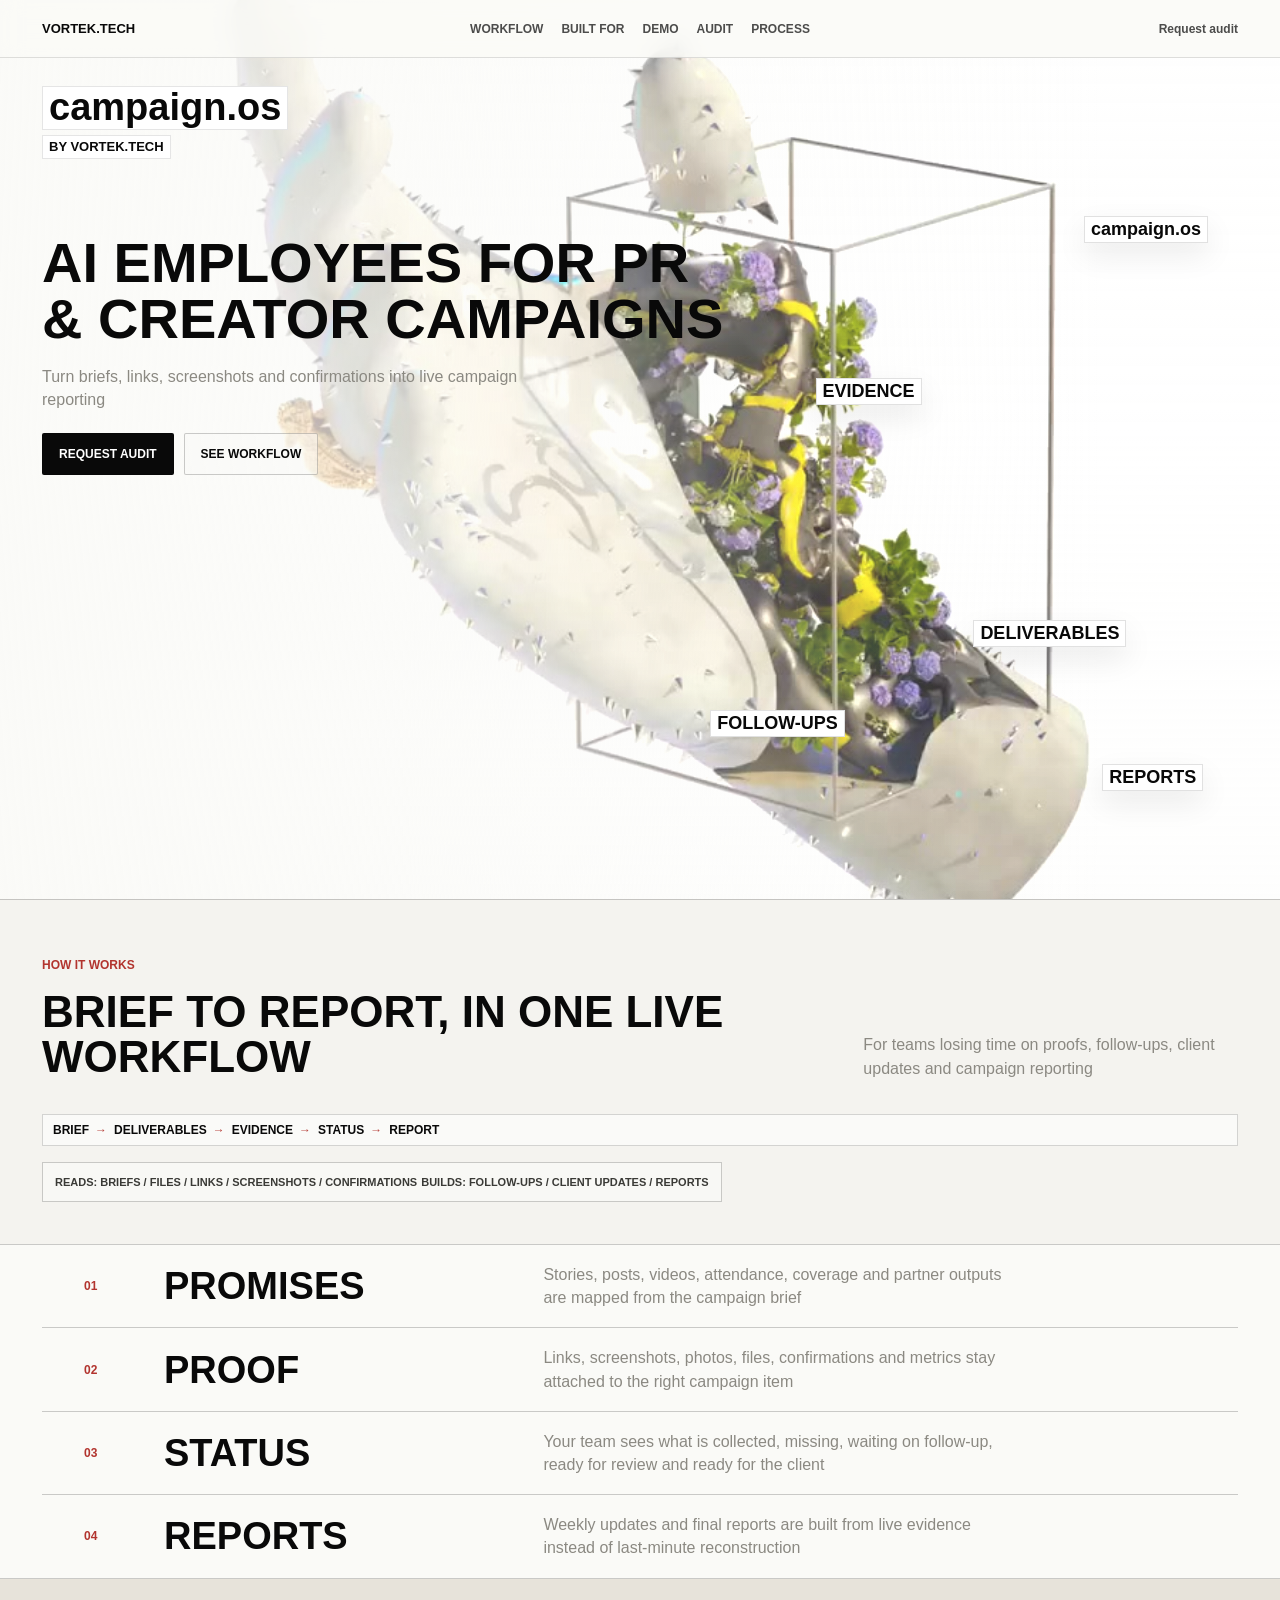
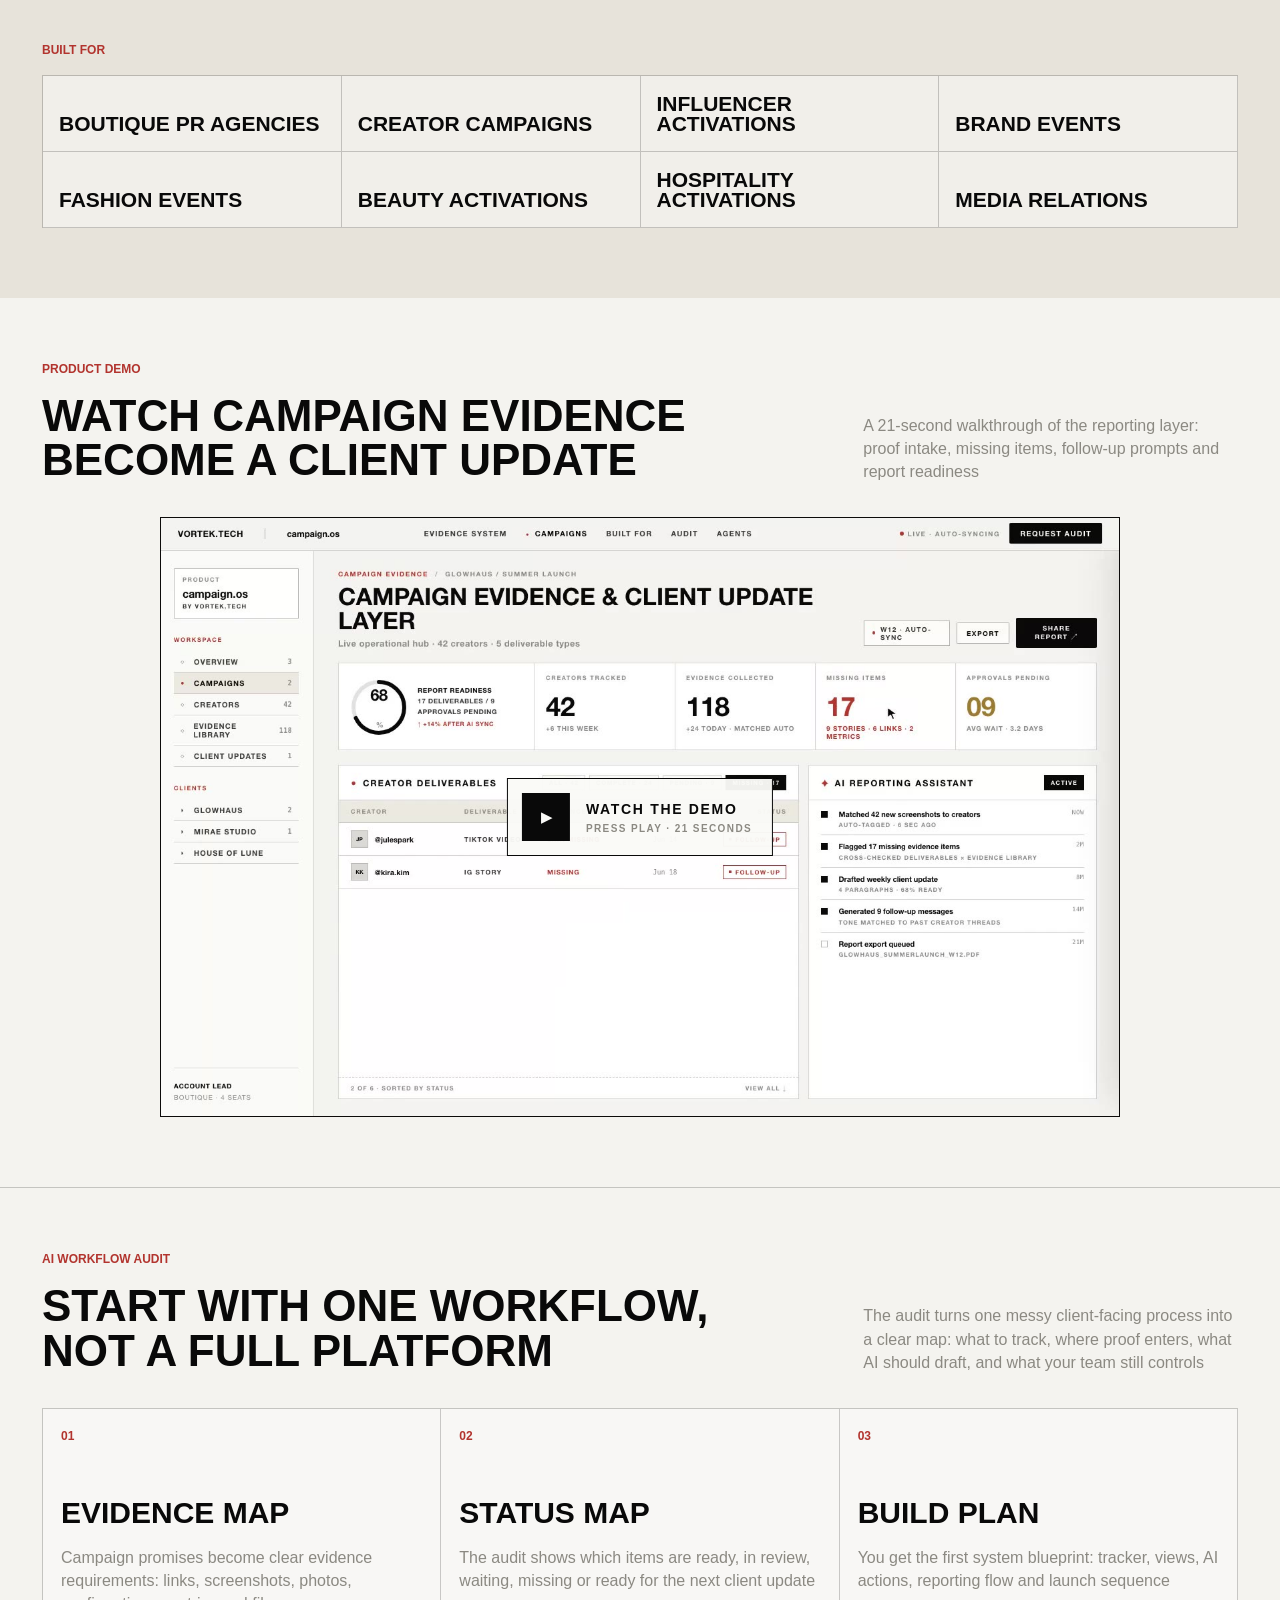
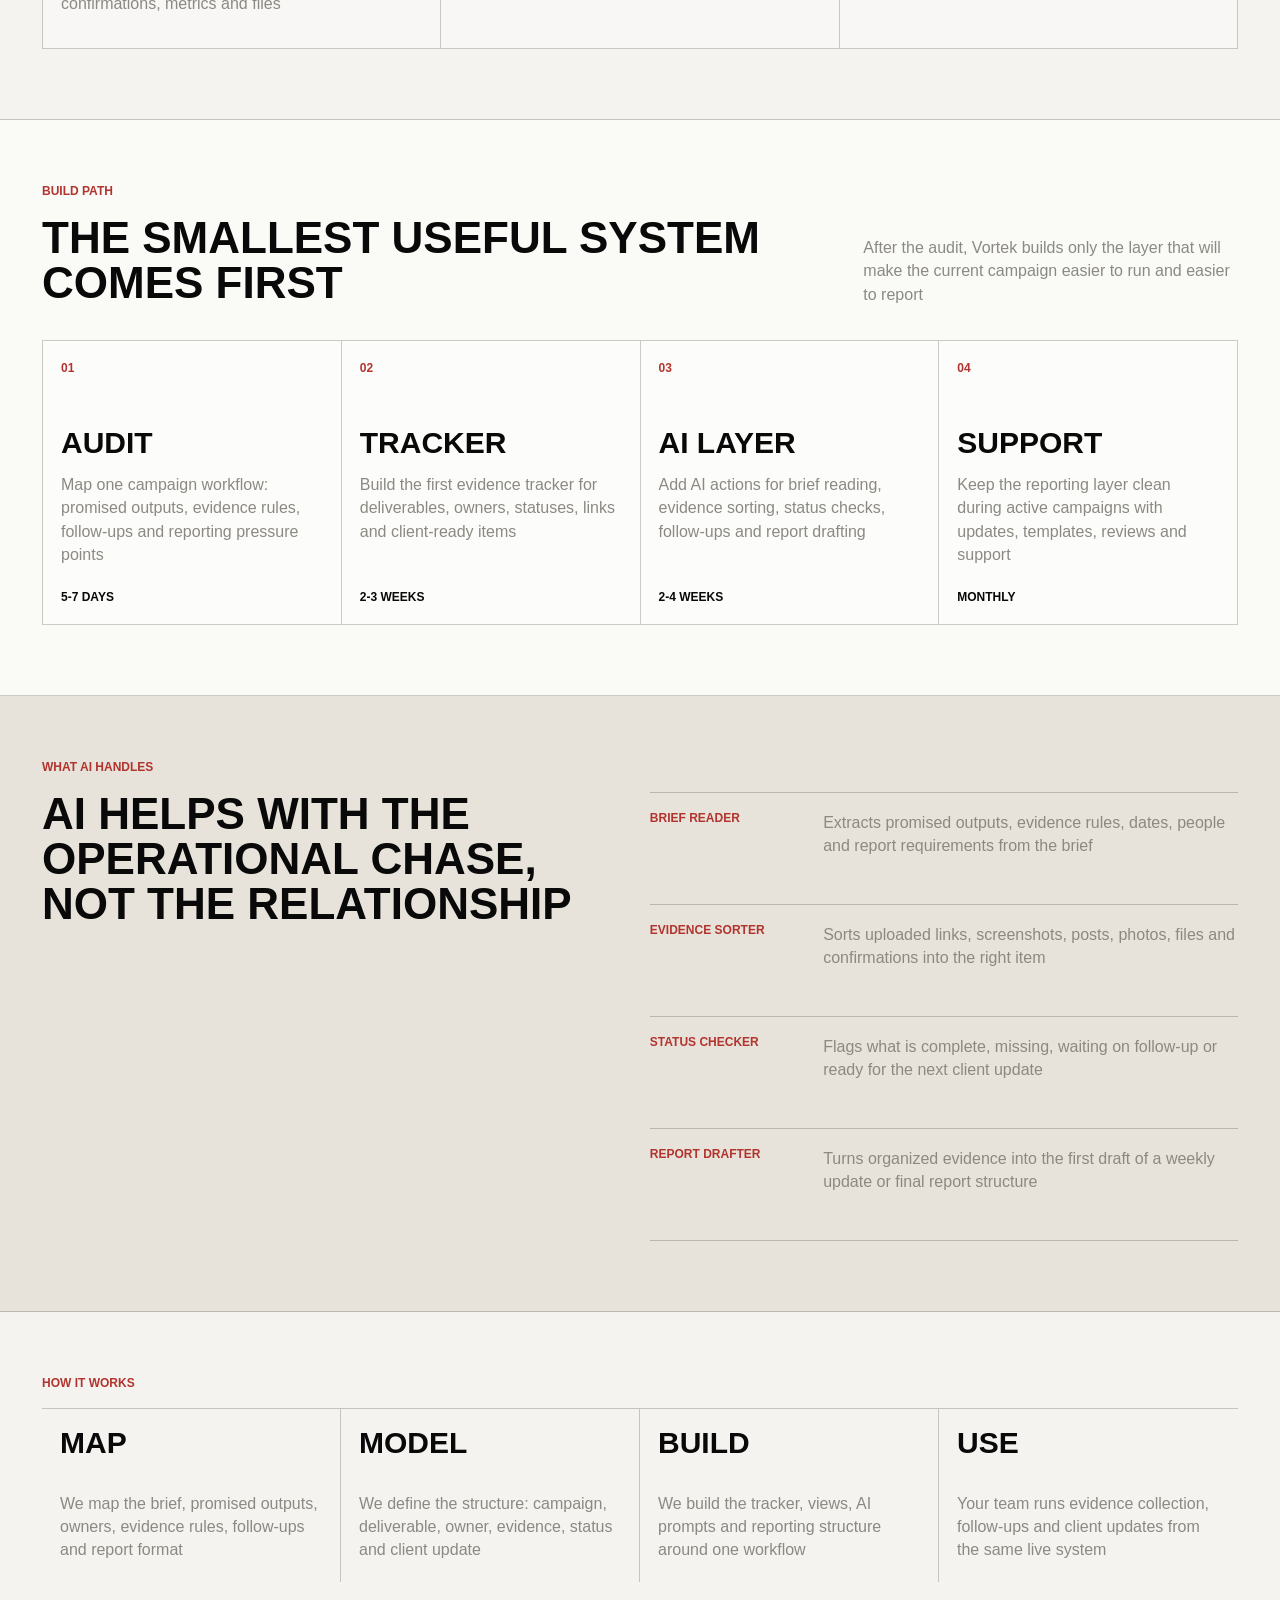
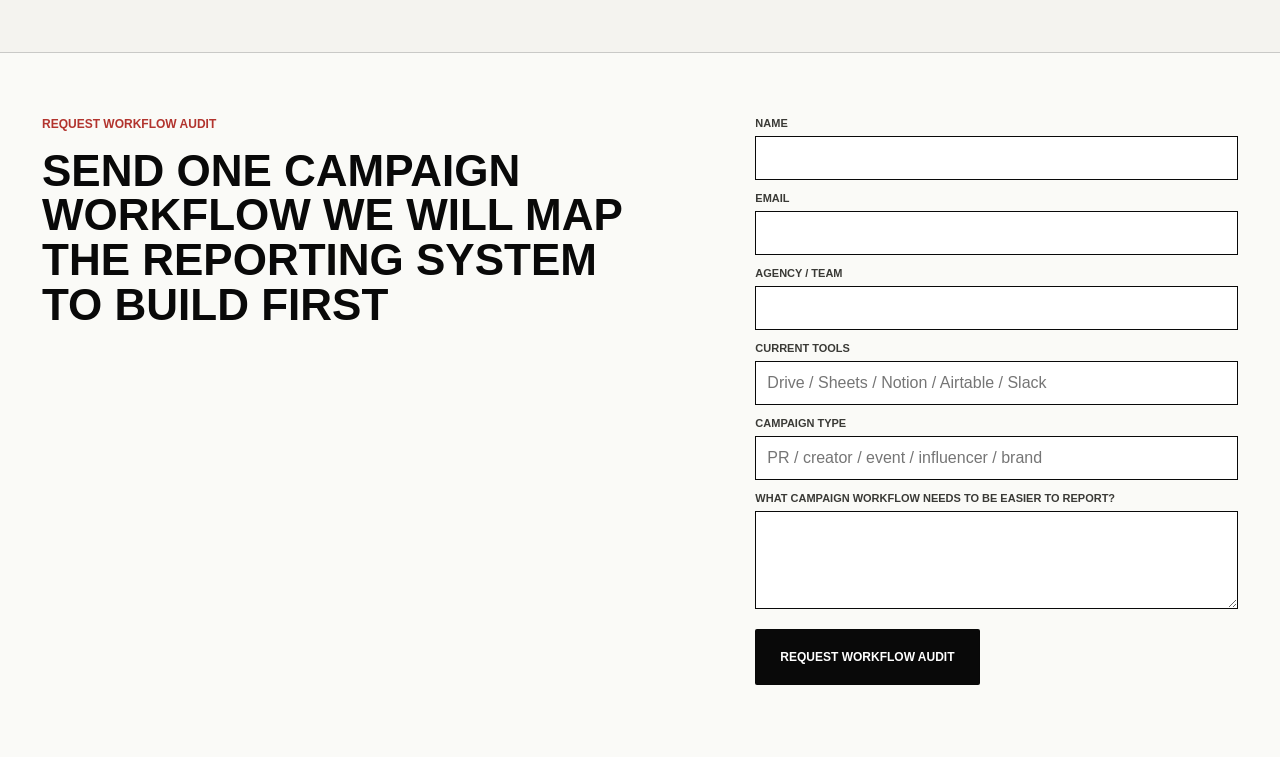
==== commit 8759bff4: "Match mobile hero transparency reference" ====
--- a/index.html
+++ b/index.html
@@ -5,13 +5,13 @@
     <meta name="viewport" content="width=device-width, initial-scale=1, viewport-fit=cover" />
     <meta
       name="description"
-      content="campaign.os by Vortek.Tech builds AI employees for PR and creator campaigns."
+      content="campaign.os by Vortek.Tech builds AI employees for PR and creator campaigns"
     />
     <meta property="og:title" content="Vortek.Tech" />
-    <meta property="og:description" content="AI employees for PR and creator campaigns." />
+    <meta property="og:description" content="AI employees for PR and creator campaigns" />
     <meta property="og:site_name" content="Vortek.Tech" />
     <meta name="twitter:title" content="Vortek.Tech" />
-    <meta name="twitter:description" content="AI employees for PR and creator campaigns." />
+    <meta name="twitter:description" content="AI employees for PR and creator campaigns" />
     <link rel="icon" type="image/svg+xml" href="/favicon.svg" />
     <script>
       (function () {
@@ -23,8 +23,8 @@
       })();
     </script>
     <title>Vortek.Tech</title>
-    <script type="module" crossorigin src="/assets/index--4DOs8uT.js"></script>
-    <link rel="stylesheet" crossorigin href="/assets/index-s63y-OUa.css">
+    <script type="module" crossorigin src="/assets/index-CjzZhlMz.js"></script>
+    <link rel="stylesheet" crossorigin href="/assets/index-B4ODBmQN.css">
   </head>
   <body>
     <div id="app">
@@ -79,7 +79,7 @@
           <div class="hero-copy">
             <p>
               Turn briefs, links, screenshots and confirmations into live
-              campaign reporting.
+              campaign reporting
             </p>
             <div class="hero-actions">
               <a class="button primary" href="mailto:hello@vortek.tech?subject=CampaignOS%20audit">Request audit</a>
@@ -94,7 +94,7 @@
             <h2>Brief to report, in one live workflow</h2>
             <p>
               For teams losing time on proofs, follow-ups, client updates and
-              campaign reporting.
+              campaign reporting
             </p>
           </div>
           <div class="source-flow workflow-flow" aria-label="Campaign workflow">
@@ -114,22 +114,22 @@
           <article class="system-card">
             <span>01</span>
             <h3>Promises</h3>
-            <p>Stories, posts, videos, attendance, coverage and partner outputs are mapped from the campaign brief.</p>
+            <p>Stories, posts, videos, attendance, coverage and partner outputs are mapped from the campaign brief</p>
           </article>
           <article class="system-card">
             <span>02</span>
             <h3>Proof</h3>
-            <p>Links, screenshots, photos, files, confirmations and metrics stay attached to the right campaign item.</p>
+            <p>Links, screenshots, photos, files, confirmations and metrics stay attached to the right campaign item</p>
           </article>
           <article class="system-card">
             <span>03</span>
             <h3>Status</h3>
-            <p>Your team sees what is collected, missing, waiting on follow-up, ready for review and ready for the client.</p>
+            <p>Your team sees what is collected, missing, waiting on follow-up, ready for review and ready for the client</p>
           </article>
           <article class="system-card">
             <span>04</span>
             <h3>Reports</h3>
-            <p>Weekly updates and final reports are built from live evidence instead of last-minute reconstruction.</p>
+            <p>Weekly updates and final reports are built from live evidence instead of last-minute reconstruction</p>
           </article>
         </section>
 
@@ -153,7 +153,7 @@
             <h2>Watch campaign evidence become a client update</h2>
             <p>
               A 21-second walkthrough of the reporting layer: proof intake,
-              missing items, follow-up prompts and report readiness.
+              missing items, follow-up prompts and report readiness
             </p>
           </div>
           <div class="demo-stage">
@@ -196,24 +196,24 @@
             <p>
               The audit turns one messy client-facing process into a clear map:
               what to track, where proof enters, what AI should draft, and what
-              your team still controls.
+              your team still controls
             </p>
           </div>
           <div class="audit-grid">
             <article>
               <span>01</span>
               <h3>Evidence map</h3>
-              <p>Campaign promises become clear evidence requirements: links, screenshots, photos, confirmations, metrics and files.</p>
+              <p>Campaign promises become clear evidence requirements: links, screenshots, photos, confirmations, metrics and files</p>
             </article>
             <article>
               <span>02</span>
               <h3>Status map</h3>
-              <p>The audit shows which items are ready, in review, waiting, missing or ready for the next client update.</p>
+              <p>The audit shows which items are ready, in review, waiting, missing or ready for the next client update</p>
             </article>
             <article>
               <span>03</span>
               <h3>Build plan</h3>
-              <p>You get the first system blueprint: tracker, views, AI actions, reporting flow and launch sequence.</p>
+              <p>You get the first system blueprint: tracker, views, AI actions, reporting flow and launch sequence</p>
             </article>
           </div>
         </section>
@@ -224,32 +224,32 @@
             <h2>The smallest useful system comes first</h2>
             <p>
               After the audit, Vortek builds only the layer that will make the
-              current campaign easier to run and easier to report.
+              current campaign easier to run and easier to report
             </p>
           </div>
           <div class="engagement-grid" aria-label="CampaignOS engagement model">
             <article>
               <span>01</span>
               <h3>Audit</h3>
-              <p>Map one campaign workflow: promised outputs, evidence rules, follow-ups and reporting pressure points.</p>
+              <p>Map one campaign workflow: promised outputs, evidence rules, follow-ups and reporting pressure points</p>
               <strong>5-7 days</strong>
             </article>
             <article>
               <span>02</span>
               <h3>Tracker</h3>
-              <p>Build the first evidence tracker for deliverables, owners, statuses, links and client-ready items.</p>
+              <p>Build the first evidence tracker for deliverables, owners, statuses, links and client-ready items</p>
               <strong>2-3 weeks</strong>
             </article>
             <article>
               <span>03</span>
               <h3>AI layer</h3>
-              <p>Add AI actions for brief reading, evidence sorting, status checks, follow-ups and report drafting.</p>
+              <p>Add AI actions for brief reading, evidence sorting, status checks, follow-ups and report drafting</p>
               <strong>2-4 weeks</strong>
             </article>
             <article>
               <span>04</span>
               <h3>Support</h3>
-              <p>Keep the reporting layer clean during active campaigns with updates, templates, reviews and support.</p>
+              <p>Keep the reporting layer clean during active campaigns with updates, templates, reviews and support</p>
               <strong>Monthly</strong>
             </article>
           </div>
@@ -264,19 +264,19 @@
             <div class="team-list" aria-label="CampaignOS delivery team model">
               <article>
                 <span>Brief reader</span>
-                <p>Extracts promised outputs, evidence rules, dates, people and report requirements from the brief.</p>
+                <p>Extracts promised outputs, evidence rules, dates, people and report requirements from the brief</p>
               </article>
               <article>
                 <span>Evidence sorter</span>
-                <p>Sorts uploaded links, screenshots, posts, photos, files and confirmations into the right item.</p>
+                <p>Sorts uploaded links, screenshots, posts, photos, files and confirmations into the right item</p>
               </article>
               <article>
                 <span>Status checker</span>
-                <p>Flags what is complete, missing, waiting on follow-up or ready for the next client update.</p>
+                <p>Flags what is complete, missing, waiting on follow-up or ready for the next client update</p>
               </article>
               <article>
                 <span>Report drafter</span>
-                <p>Turns organized evidence into the first draft of a weekly update or final report structure.</p>
+                <p>Turns organized evidence into the first draft of a weekly update or final report structure</p>
               </article>
             </div>
           </div>
@@ -287,19 +287,19 @@
           <div class="timeline">
             <div>
               <strong>Map</strong>
-              <p>We map the brief, promised outputs, owners, evidence rules, follow-ups and report format.</p>
+              <p>We map the brief, promised outputs, owners, evidence rules, follow-ups and report format</p>
             </div>
             <div>
               <strong>Model</strong>
-              <p>We define the structure: campaign, deliverable, owner, evidence, status and client update.</p>
+              <p>We define the structure: campaign, deliverable, owner, evidence, status and client update</p>
             </div>
             <div>
               <strong>Build</strong>
-              <p>We build the tracker, views, AI prompts and reporting structure around one workflow.</p>
+              <p>We build the tracker, views, AI prompts and reporting structure around one workflow</p>
             </div>
             <div>
               <strong>Use</strong>
-              <p>Your team runs evidence collection, follow-ups and client updates from the same live system.</p>
+              <p>Your team runs evidence collection, follow-ups and client updates from the same live system</p>
             </div>
           </div>
         </section>
@@ -307,7 +307,7 @@
         <section class="contact" id="contact">
           <div>
             <div class="section-label">Request workflow audit</div>
-            <h2>Send one campaign workflow. We will map the reporting system to build first.</h2>
+            <h2>Send one campaign workflow We will map the reporting system to build first</h2>
           </div>
           <form
             class="intake-form"
--- a/assets/index-B4ODBmQN.css
+++ b/assets/index-B4ODBmQN.css
@@ -0,0 +1 @@
+html.lenis,html.lenis body{height:auto}.lenis:not(.lenis-autoToggle).lenis-stopped{overflow:clip}.lenis [data-lenis-prevent],.lenis [data-lenis-prevent-wheel],.lenis [data-lenis-prevent-touch],.lenis [data-lenis-prevent-vertical],.lenis [data-lenis-prevent-horizontal]{overscroll-behavior:contain}.lenis.lenis-smooth iframe{pointer-events:none}.lenis.lenis-autoToggle{transition-property:overflow;transition-duration:1ms;transition-behavior:allow-discrete}:root{font-family:Helvetica Neue,Helvetica,Arial,sans-serif;color:#090909;background:#f4f3ef;font-synthesis:none;text-rendering:optimizeLegibility;-webkit-font-smoothing:antialiased;--paper: #f4f3ef;--gallery: #fafaf7;--secondary: #e7e3da;--ink: #090909;--secondary-text: #3a3a36;--muted: #8b8982;--line: rgba(9, 9, 9, .2);--panel: rgba(255, 255, 255, .62);--signal: #b2342e;--cold: #dde7ea;--metal: #dadad5;--concrete: #c9c5bb;--page-x: 42px;--header-height: 58px}*{box-sizing:border-box}html{scroll-behavior:smooth;width:100%;max-width:100%;min-height:100%;overflow-x:hidden;overscroll-behavior-x:none;-webkit-text-size-adjust:100%;text-size-adjust:100%}body{margin:0;width:100%;max-width:100%;min-width:320px;min-height:100%;overflow-x:hidden;overscroll-behavior-x:none;touch-action:pan-y;background:var(--paper)}a{color:inherit;text-decoration:none}canvas{display:block}#scene{position:fixed;inset:0;z-index:1;width:100%;height:100%;opacity:0;pointer-events:none}#app{position:relative;isolation:isolate;width:100%;overflow:hidden}.site-header{position:fixed;top:0;left:0;right:0;z-index:20;display:grid;grid-template-columns:1fr auto 1fr;align-items:center;gap:24px;height:var(--header-height);padding:0 var(--page-x);color:var(--ink);background:#fafaf7d1;border-bottom:1px solid rgba(9,9,9,.12);-webkit-backdrop-filter:blur(10px);backdrop-filter:blur(10px)}.brand{justify-self:start;display:inline-flex;align-items:center;font-size:13px;font-weight:860;text-transform:uppercase}.brand-word{display:inline-flex;align-items:baseline;gap:1px}.brand-mark{width:auto;height:auto;display:inline-block;background:transparent;color:var(--ink);font-size:17px;font-weight:950;line-height:1;transform:none}.nav{display:flex;align-items:center;gap:18px;font-size:12px;font-weight:820;text-transform:uppercase}.nav a,.header-cta{opacity:.72;transition:opacity .16s ease}.nav a:hover,.header-cta:hover{opacity:1}.header-cta{justify-self:end;font-size:12px;font-weight:860}main{position:relative;z-index:2}.hero{position:relative;height:900px;display:grid;grid-template-columns:minmax(0,760px) minmax(240px,1fr);grid-template-rows:auto auto auto 1fr;align-items:start;row-gap:18px;column-gap:56px;padding:86px var(--page-x) 22px;background:#fafaf714;border-bottom:1px solid var(--line);overflow:hidden}.hero:before{content:"";position:absolute;inset:0;z-index:1;background:linear-gradient(90deg,#fafaf7e6,#fafaf7a8,#fafaf729 64%,#fafaf700 86%),linear-gradient(180deg,#fafaf71f,#fafaf708 48%,#fafaf738);pointer-events:none}.hero-video{position:absolute;inset:0;z-index:0;width:100%;height:100%;object-fit:cover;object-position:center center;background:#fff;filter:saturate(1.08) contrast(1.06) brightness(1.02);transform:translateZ(0);pointer-events:none}.hero-video::-webkit-media-controls{display:none!important}.hero>:not(.art-labels):not(.hero-video){position:relative;z-index:3}.hero-kicker{grid-column:1;grid-row:1;align-self:start;display:flex;flex-direction:column;gap:5px;width:fit-content;max-width:min(680px,100%);color:var(--ink);font-size:13px;font-weight:820;text-transform:uppercase}.product-name,.product-by,.art-label{display:inline-flex;width:fit-content;max-width:100%;padding:3px 6px 4px;background:#fff;border:1px solid rgba(9,9,9,.1);box-decoration-break:clone;-webkit-box-decoration-break:clone}.product-name{font-size:38px;line-height:.92;font-weight:900;text-transform:none}.product-by,.hero-kicker span:last-child{color:var(--ink)}.art-labels{position:absolute;inset:0;z-index:2;pointer-events:none}.art-label{position:absolute;color:var(--ink);border:1px solid rgba(9,9,9,.12);font-size:18px;font-weight:900;line-height:1;text-transform:uppercase;box-shadow:0 12px 30px #09090914}.label-main{text-transform:none}.label-main{right:72px;top:216px}.label-proof{right:28%;top:378px}.label-people{right:12%;bottom:252px}.label-follow{right:34%;bottom:162px}.label-reports{right:6%;bottom:108px}h1,h2,h3,p{margin:0}h1{grid-column:1;grid-row:2;align-self:start;max-width:760px;margin-top:58px;font-size:56px;line-height:1;letter-spacing:0;font-weight:900;text-transform:uppercase;overflow-wrap:anywhere;text-wrap:balance}.hero-copy{grid-column:1;grid-row:3;align-self:start;max-width:520px;margin-left:0;padding:0;border:0;background:transparent;-webkit-backdrop-filter:none;backdrop-filter:none}.metadata-plate{display:flex;flex-wrap:wrap;gap:4px;margin-top:16px;padding:12px;border:1px solid var(--line);background:#fafaf7c2;color:var(--secondary-text);font-size:11px;font-weight:860;line-height:1.3;text-transform:uppercase}.source-flow{display:flex;flex-wrap:wrap;align-items:center;gap:7px;margin-top:13px;margin-bottom:13px;padding:9px 10px;border:1px solid rgba(9,9,9,.16);background:#ffffff73;color:var(--ink);font-size:12px;font-weight:900;line-height:1;text-transform:uppercase}.workflow-flow{margin-top:34px;margin-bottom:0;background:#fff9}.workflow-meta{width:fit-content;max-width:100%}.source-flow span{display:inline-flex;align-items:center;gap:6px}.source-flow span:not(:last-child):after{content:"→";color:var(--signal);font-weight:900;opacity:.9}.hero-copy p,.intro-grid p,.system-card p,.timeline p{color:var(--muted);font-size:16px;line-height:1.45}.hero-actions{display:flex;gap:10px;flex-wrap:wrap;margin-top:22px}.button{display:inline-flex;align-items:center;justify-content:center;min-height:42px;padding:0 16px;border:1px solid var(--line);border-radius:2px;font-size:12px;font-weight:860;text-transform:uppercase;transition:background .18s ease,color .18s ease}.button.primary{color:#fff;background:var(--ink)}.button.ghost{color:var(--ink);background:#fafaf780}.button.large{min-height:56px;padding:0 24px;white-space:nowrap;max-width:100%}.hero-meta{grid-column:1 / -1;grid-row:5;display:flex;justify-content:space-between;gap:16px;padding-top:16px;border-top:1px solid var(--line);color:var(--muted);font-size:13px;font-weight:780;text-transform:uppercase}.section,.system-grid,.product-demo,.audit,.engagement,.team-model,.process,.contact,.statement{padding-inline:var(--page-x)}.section-label{color:var(--signal);font-size:12px;font-weight:900;text-transform:uppercase;margin-bottom:18px}.intro{scroll-margin-top:54px;padding-top:58px;padding-bottom:42px;background:var(--paper)}.intro-grid{display:grid;grid-template-columns:minmax(0,1fr) minmax(300px,.5fr);gap:72px;align-items:end}h2{max-width:1040px;font-size:44px;line-height:1.02;letter-spacing:0;text-transform:uppercase;overflow-wrap:anywhere}.system-grid{display:grid;grid-template-columns:1fr;border-top:1px solid var(--line);border-bottom:1px solid var(--line);background:var(--gallery)}.system-card{min-height:78px;display:grid;grid-template-columns:52px minmax(190px,.42fr) minmax(280px,.78fr);gap:28px;align-items:center;padding:18px var(--page-x);border-right:0;border-bottom:1px solid var(--line);background:transparent;-webkit-backdrop-filter:none;backdrop-filter:none}.system-card:last-child{border-bottom:0}.system-card span{color:var(--signal);font-size:12px;font-weight:900}.system-card h3{max-width:640px;margin:0;font-size:38px;line-height:1;text-transform:uppercase}.system-card p{max-width:480px}.built-for{padding:64px var(--page-x) 70px;background:var(--secondary)}.workflow-audit{border-top:1px solid var(--line);background:var(--paper)}.workflow-audit .intro-grid{margin-bottom:34px}.use-case-grid{display:grid;grid-template-columns:repeat(4,minmax(0,1fr));border-top:1px solid var(--line);border-left:1px solid var(--line)}.workflow-list{grid-template-columns:repeat(5,minmax(0,1fr))}.use-case-grid span{min-height:76px;display:flex;align-items:flex-end;padding:16px;border-right:1px solid var(--line);border-bottom:1px solid var(--line);background:#ffffff6b;font-size:21px;font-weight:900;line-height:.96;text-transform:uppercase}.statement{min-height:420px;display:flex;align-items:center;padding-top:66px;padding-bottom:70px;background:var(--gallery);border-top:1px solid var(--line);border-bottom:1px solid var(--line)}.statement p{max-width:920px;color:var(--ink);font-size:58px;line-height:1;font-weight:900;text-transform:uppercase;overflow-wrap:anywhere}.product-demo{scroll-margin-top:var(--header-height);padding-top:64px;padding-bottom:70px;background:var(--paper);border-bottom:1px solid var(--line)}.demo-intro{margin-bottom:34px}.demo-stage{width:min(960px,100%);margin:0 auto}.demo-frame{position:relative;overflow:hidden;width:100%;aspect-ratio:16 / 10;border:1px solid var(--line);background:#0e0d0b}.demo-desktop-media{position:absolute;inset:0;display:block;width:100%;height:100%;border:0;transition:filter .3s ease,transform .3s ease}.demo-mobile-media,.demo-complete,.demo-time-mobile{display:none}.demo-frame:not(.is-playing) .demo-desktop-media{filter:blur(.35px);transform:scale(1.006)}.demo-stage.is-complete .demo-complete{display:flex;justify-content:center;padding-top:14px}.demo-play{position:absolute;top:50%;left:50%;z-index:2;display:inline-flex;align-items:center;gap:16px;padding:14px 20px 14px 14px;border:1px solid var(--ink);background:#fafaf7f5;color:var(--ink);transform:translate(-50%,-50%);transition:opacity .18s ease,background .18s ease}.demo-play:hover{background:#fff}.demo-play.is-hidden{opacity:0;pointer-events:none}.demo-play-icon{display:grid;place-items:center;width:48px;height:48px;padding-left:3px;background:var(--ink);color:var(--gallery);font-size:15px}.demo-play span:last-child{display:grid;gap:6px;text-align:left}.demo-play b{font-size:14px;font-weight:900;letter-spacing:.12em;text-transform:uppercase}.demo-play small{color:var(--muted);font-size:10px;font-weight:800;letter-spacing:.14em;text-transform:uppercase}.audit{padding-top:64px;padding-bottom:70px;background:var(--paper);border-bottom:1px solid var(--line)}.audit-intro{margin-bottom:34px}.audit-grid{display:grid;grid-template-columns:repeat(3,minmax(0,1fr));border-top:1px solid var(--line);border-left:1px solid var(--line)}.audit-grid article{min-height:240px;padding:20px 18px;border-right:1px solid var(--line);border-bottom:1px solid var(--line);background:#ffffff57}.audit-grid span{display:block;margin-bottom:56px;color:var(--signal);font-size:12px;font-weight:900}.audit-grid h3{margin-bottom:18px;font-size:30px;line-height:.95;text-transform:uppercase}.audit-grid p{max-width:430px;color:var(--muted);font-size:16px;line-height:1.45}.engagement{padding-top:64px;padding-bottom:70px;background:var(--gallery);border-bottom:1px solid var(--line)}.engagement .intro-grid{margin-bottom:34px}.engagement-grid{display:grid;grid-template-columns:repeat(4,minmax(0,1fr));border-top:1px solid var(--line);border-left:1px solid var(--line)}.engagement-grid article{min-height:280px;display:flex;flex-direction:column;padding:20px 18px;border-right:1px solid var(--line);border-bottom:1px solid var(--line);background:#ffffff5c}.engagement-grid span,.team-list span{display:block;color:var(--signal);font-size:12px;font-weight:900;text-transform:uppercase}.engagement-grid span{margin-bottom:54px}.engagement-grid h3{margin-bottom:16px;font-size:30px;line-height:.95;text-transform:uppercase}.engagement-grid p,.team-list p{color:var(--muted);font-size:16px;line-height:1.45}.engagement-grid strong{display:block;margin-top:auto;padding-top:24px;color:var(--ink);font-size:12px;font-weight:900;text-transform:uppercase}.team-model{padding-top:64px;padding-bottom:70px;background:var(--secondary);border-bottom:1px solid var(--line)}.team-grid{display:grid;grid-template-columns:minmax(0,.82fr) minmax(320px,.9fr);gap:72px;align-items:start}.team-list{display:grid;border-top:1px solid var(--line)}.team-list article{display:grid;grid-template-columns:minmax(120px,.36fr) minmax(220px,1fr);gap:24px;min-height:112px;padding:18px 0;border-bottom:1px solid var(--line)}.process{padding-top:64px;padding-bottom:70px;background:var(--paper)}.timeline{display:grid;grid-template-columns:repeat(4,minmax(0,1fr));border-top:1px solid var(--line)}.timeline div{min-height:156px;padding:20px 18px;border-right:1px solid var(--line)}.timeline div:last-child{border-right:0}.timeline strong{display:block;margin-bottom:36px;color:var(--ink);font-size:30px;line-height:.9;text-transform:uppercase}.contact{min-height:620px;display:grid;grid-template-columns:minmax(0,.9fr) minmax(320px,.72fr);gap:110px;align-items:start;padding-top:64px;padding-bottom:72px;border-top:1px solid var(--line);background:var(--gallery)}.contact h2{max-width:760px}.intake-form{display:grid;gap:12px}.intake-form label{display:grid;gap:7px}.intake-form label.full{grid-column:1 / -1}.intake-form span{color:var(--secondary-text);font-size:11px;font-weight:860;text-transform:uppercase}.intake-form input,.intake-form textarea{width:100%;border:1px solid var(--ink);border-radius:0;padding:12px 11px;background:#fff;color:var(--ink);font:inherit;font-size:16px;resize:vertical}.intake-form button{justify-self:start;margin-top:8px}.preloader{position:fixed;inset:0;z-index:100;display:grid;place-items:center;overflow:hidden;background:radial-gradient(circle at 50% 46%,#dde7ea9e,#fafaf700 34%),linear-gradient(180deg,#ffffff 0%,var(--gallery) 52%,var(--paper) 100%);color:var(--ink);transition:opacity .75s ease,visibility .75s ease}.preloader:before{content:"";position:absolute;inset:28px;border:1px solid rgba(9,9,9,.12);pointer-events:none}.preloader.is-hidden{opacity:0;visibility:hidden;pointer-events:none}body.is-ready .preloader{display:none}#loader-canvas{width:min(58vw,520px);height:min(58vw,520px);filter:contrast(1.08) saturate(.72)}.loader-wordmark{position:absolute;bottom:92px;left:50%;display:grid;justify-items:center;gap:6px;transform:translate(-50%);font-size:12px;font-weight:900;text-transform:uppercase;text-align:center}.loader-wordmark span:last-child{color:var(--muted);font-size:10px;letter-spacing:.08em}.loader-progress{position:absolute;left:50%;bottom:64px;width:min(280px,calc(100vw - 64px));height:1px;overflow:hidden;background:#09090929;transform:translate(-50%)}.loader-progress span{display:block;width:100%;height:100%;background:linear-gradient(90deg,var(--ink),var(--secondary-text));transform:scaleX(0);transform-origin:left;transition:transform .18s linear}@media(max-width:980px){:root{--page-x: 24px;--header-height: 56px}.site-header{grid-template-columns:1fr auto}.nav{display:none}.hero,.intro-grid,.team-grid,.contact{grid-template-columns:1fr}.hero{height:840px;align-content:space-between;padding-top:86px}h1{max-width:680px;margin-top:44px;font-size:48px}h2{font-size:36px}.hero-copy{max-width:620px;padding-bottom:0}.timeline,.audit-grid,.engagement-grid,.use-case-grid{grid-template-columns:repeat(2,minmax(0,1fr))}.system-card{grid-template-columns:64px 1fr}.system-card p{grid-column:2}.contact{align-items:start;min-height:0;gap:42px}.contact .button{justify-self:start}.statement{min-height:380px}.statement p{font-size:48px}}@media(max-width:640px){:root{--page-x: 16px;--header-height: 44px}body{background:var(--paper)}.site-header{height:var(--header-height);padding:0 var(--page-x)}.brand{font-size:12px}h1{max-width:330px;margin-top:60px;font-size:clamp(27px,7.4vw,31px);line-height:.98}.hero{height:auto;min-height:100svh;display:flex;flex-direction:column;padding-top:calc(var(--header-height) + 118px + env(safe-area-inset-top));padding-bottom:calc(28px + env(safe-area-inset-bottom));gap:12px}.hero:before{background:linear-gradient(180deg,#fafaf7c7,#fafaf76b,#fafaf714 68%,#fafaf700),linear-gradient(90deg,#fafaf7c7,#fafaf738 54%,#fafaf700 88%)}.hero-video{object-position:54% 58%;filter:saturate(1.32) contrast(1.16) brightness(1.03)}.hero-kicker{max-width:300px;gap:7px}.product-name{font-size:32px;border-color:#0909091f;background:#ffffffc2;box-shadow:0 12px 26px #0909090a}.product-by{border-color:#0909091f;background:#ffffffbd}.art-label{font-size:11px}.art-labels{display:none}.hero-actions{width:100%;max-width:340px;margin-top:28px}.button{flex:1 1 150px}.hero-copy{width:100%;margin-top:0;padding:0}.hero-copy p{display:inline-block;max-width:328px;padding:10px 12px;border:1px solid rgba(9,9,9,.14);background:#ffffffa8;color:#3a3a35b8;font-size:16px;line-height:1.34;-webkit-backdrop-filter:blur(7px);backdrop-filter:blur(7px)}.source-flow{gap:5px;padding:8px;font-size:9px}.hero-copy p+.source-flow+p{display:none}.metadata-plate,.hero-meta{display:none}.intro{padding-top:42px;padding-bottom:28px}.intro-grid{gap:18px}.system-card p,.audit-grid p{display:none}.workflow-flow{margin-top:22px}.workflow-meta,.engagement,.team-model,.process{display:none}.product-demo{padding-top:42px;padding-bottom:42px}.demo-intro{margin-bottom:20px}.demo-frame{aspect-ratio:9 / 16}.demo-stage{width:min(100%,420px)}.demo-desktop-media,.demo-time-desktop{display:none}.demo-mobile-media{position:absolute;inset:0;display:block;width:100%;height:100%;border:0;object-fit:cover;transition:filter .3s ease,transform .3s ease}.demo-frame:not(.is-playing) .demo-mobile-media{filter:blur(.35px);transform:scale(1.006)}.demo-time-mobile{display:block}.demo-complete .button{width:100%;justify-content:center}.demo-play{gap:10px;padding:9px 12px 9px 9px}.demo-play-icon{width:38px;height:38px;font-size:12px}.demo-play b{font-size:11px}.demo-play small{font-size:8px}.system-grid,.timeline,.audit-grid,.engagement-grid,.use-case-grid{grid-template-columns:1fr}.engagement-grid article{min-height:230px}.engagement-grid span{margin-bottom:42px}.team-list article{grid-template-columns:1fr;gap:12px}.audit-grid article{min-height:118px;padding:16px 14px}.audit-grid span{margin-bottom:28px}.system-card,.system-card:nth-child(2),.system-card:nth-child(3),.system-card:nth-child(6){min-height:72px;grid-template-columns:1fr;gap:10px;border-bottom:1px solid var(--line)}.system-card p{grid-column:auto}.system-card:last-child{border-bottom:0}.timeline div{min-height:172px;border-right:0;border-bottom:1px solid var(--line)}.timeline div:last-child{border-bottom:0}.timeline strong{margin-bottom:42px}.built-for{padding-top:40px;padding-bottom:44px}.use-case-grid span{min-height:54px;padding:12px;font-size:16px}.button.large{width:100%;white-space:normal}h2,.system-card h3{font-size:26px}.audit{padding-top:42px;padding-bottom:44px}.audit-intro{margin-bottom:20px}.audit-grid h3{font-size:24px}.statement{min-height:330px}.statement p{font-size:38px}.timeline strong{font-size:28px}.contact{gap:24px;padding-top:42px;padding-bottom:48px}}@media(min-width:981px){html[data-device=desktop] .hero{height:900px}}html[data-device=mobile] .nav,html[data-device=mobile] .art-labels{display:none}html[data-device=mobile] .site-header{grid-template-columns:1fr auto}html[data-device=mobile] body.demo-video-playing .site-header{opacity:0;pointer-events:none}html[data-device=mobile] .button,html[data-device=mobile] .nav a,html[data-device=mobile] .header-cta{transition:none}
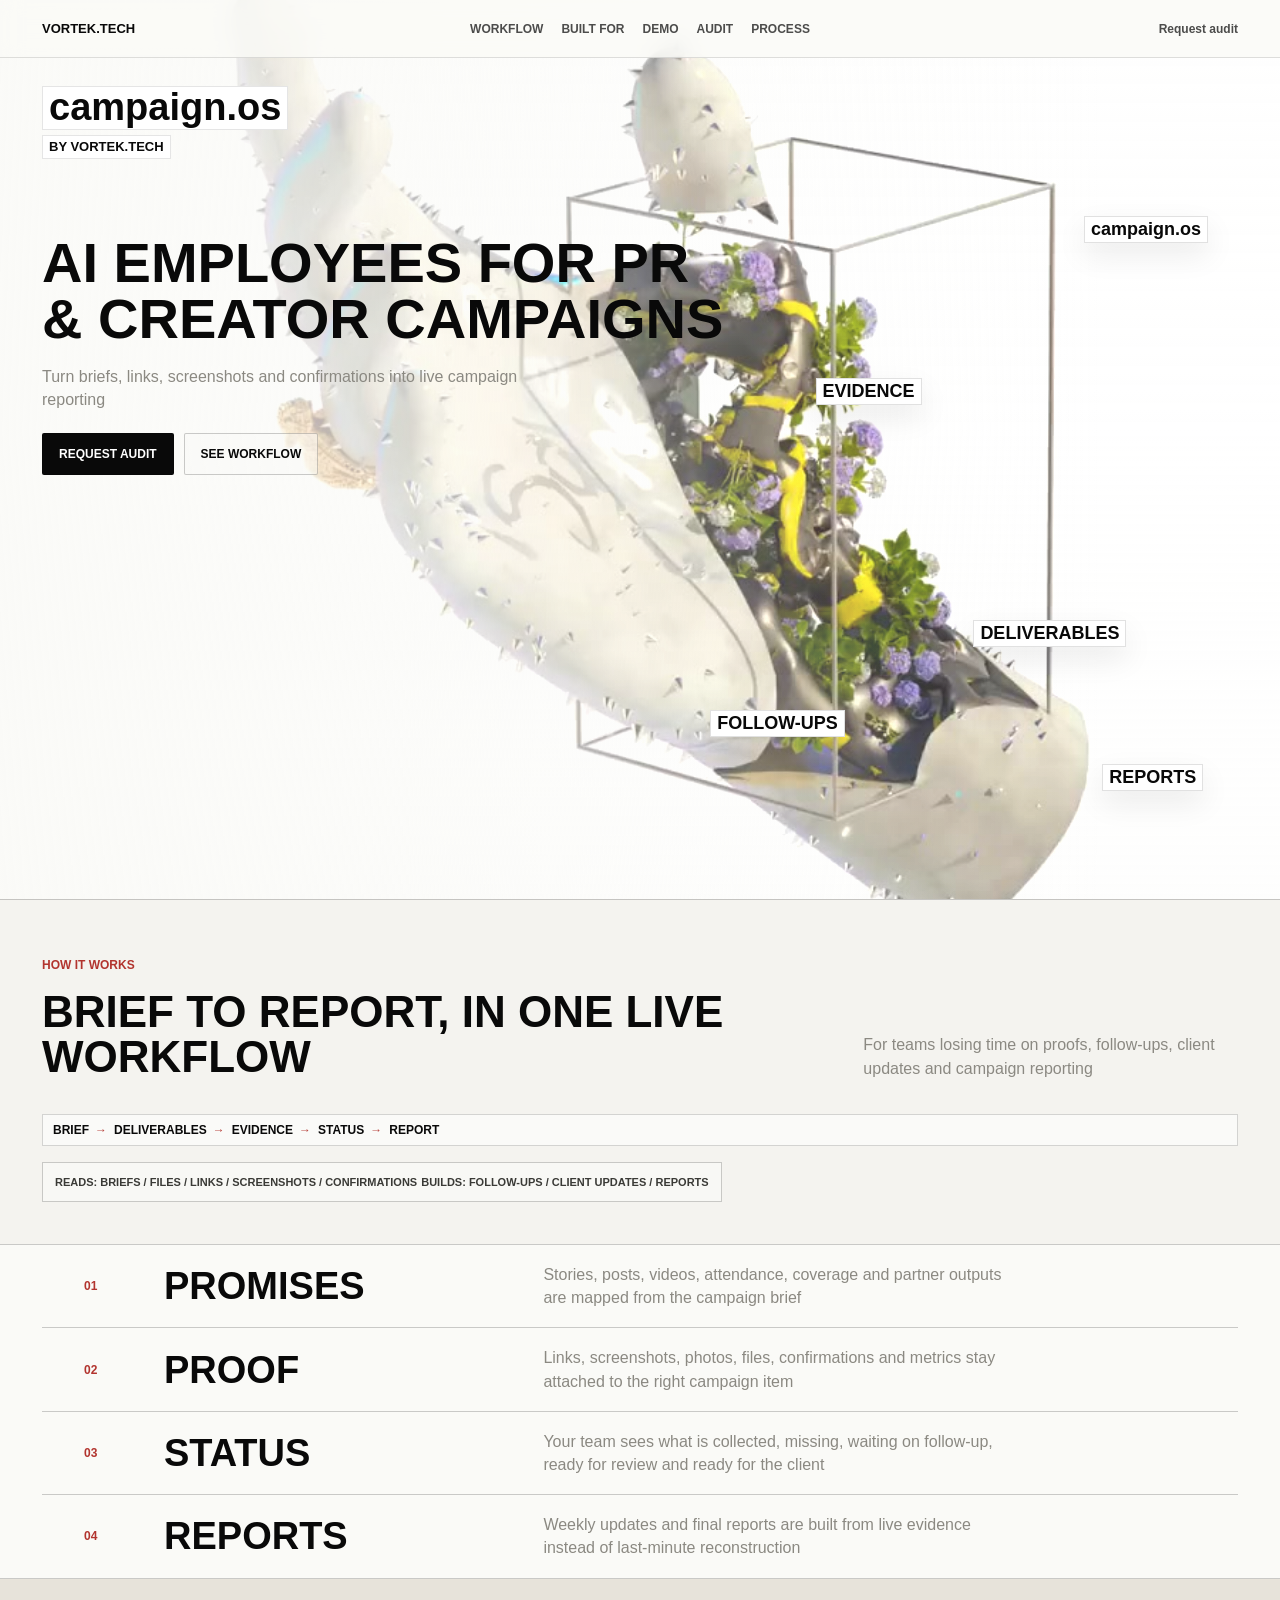
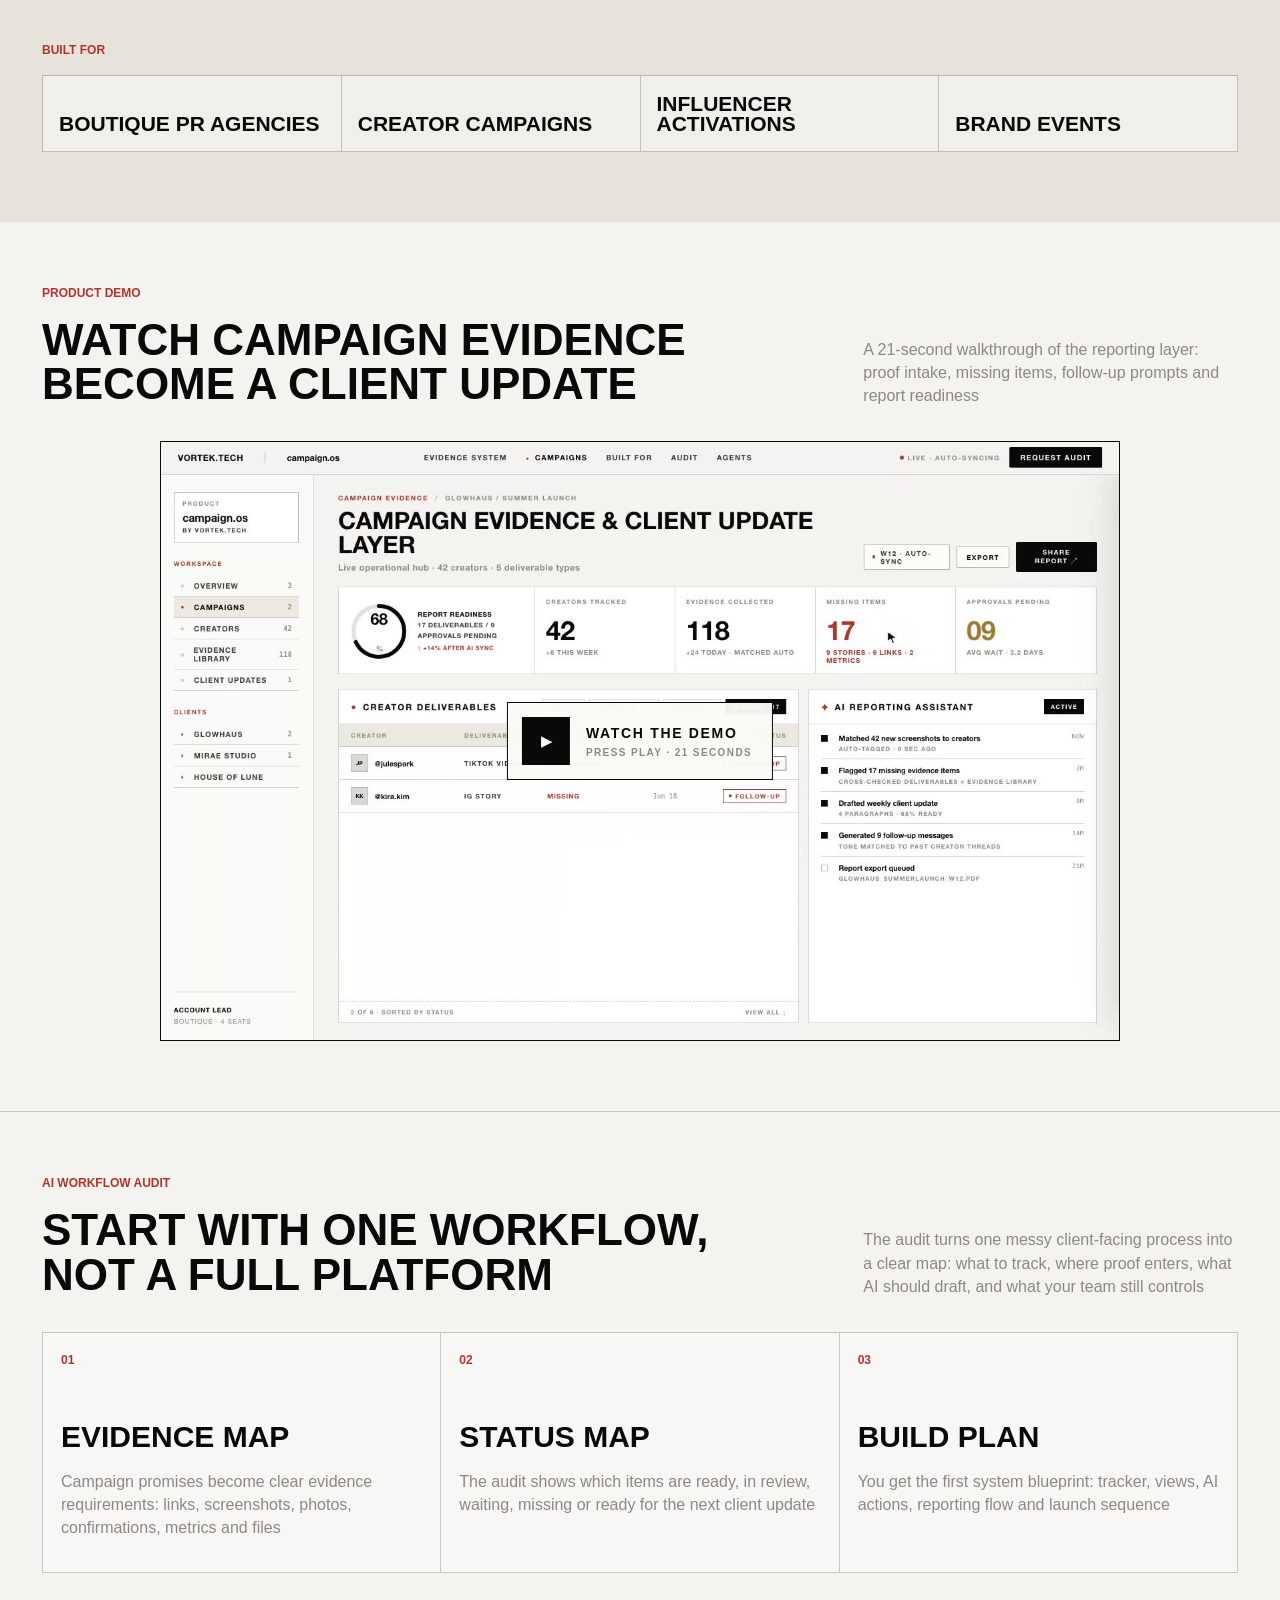
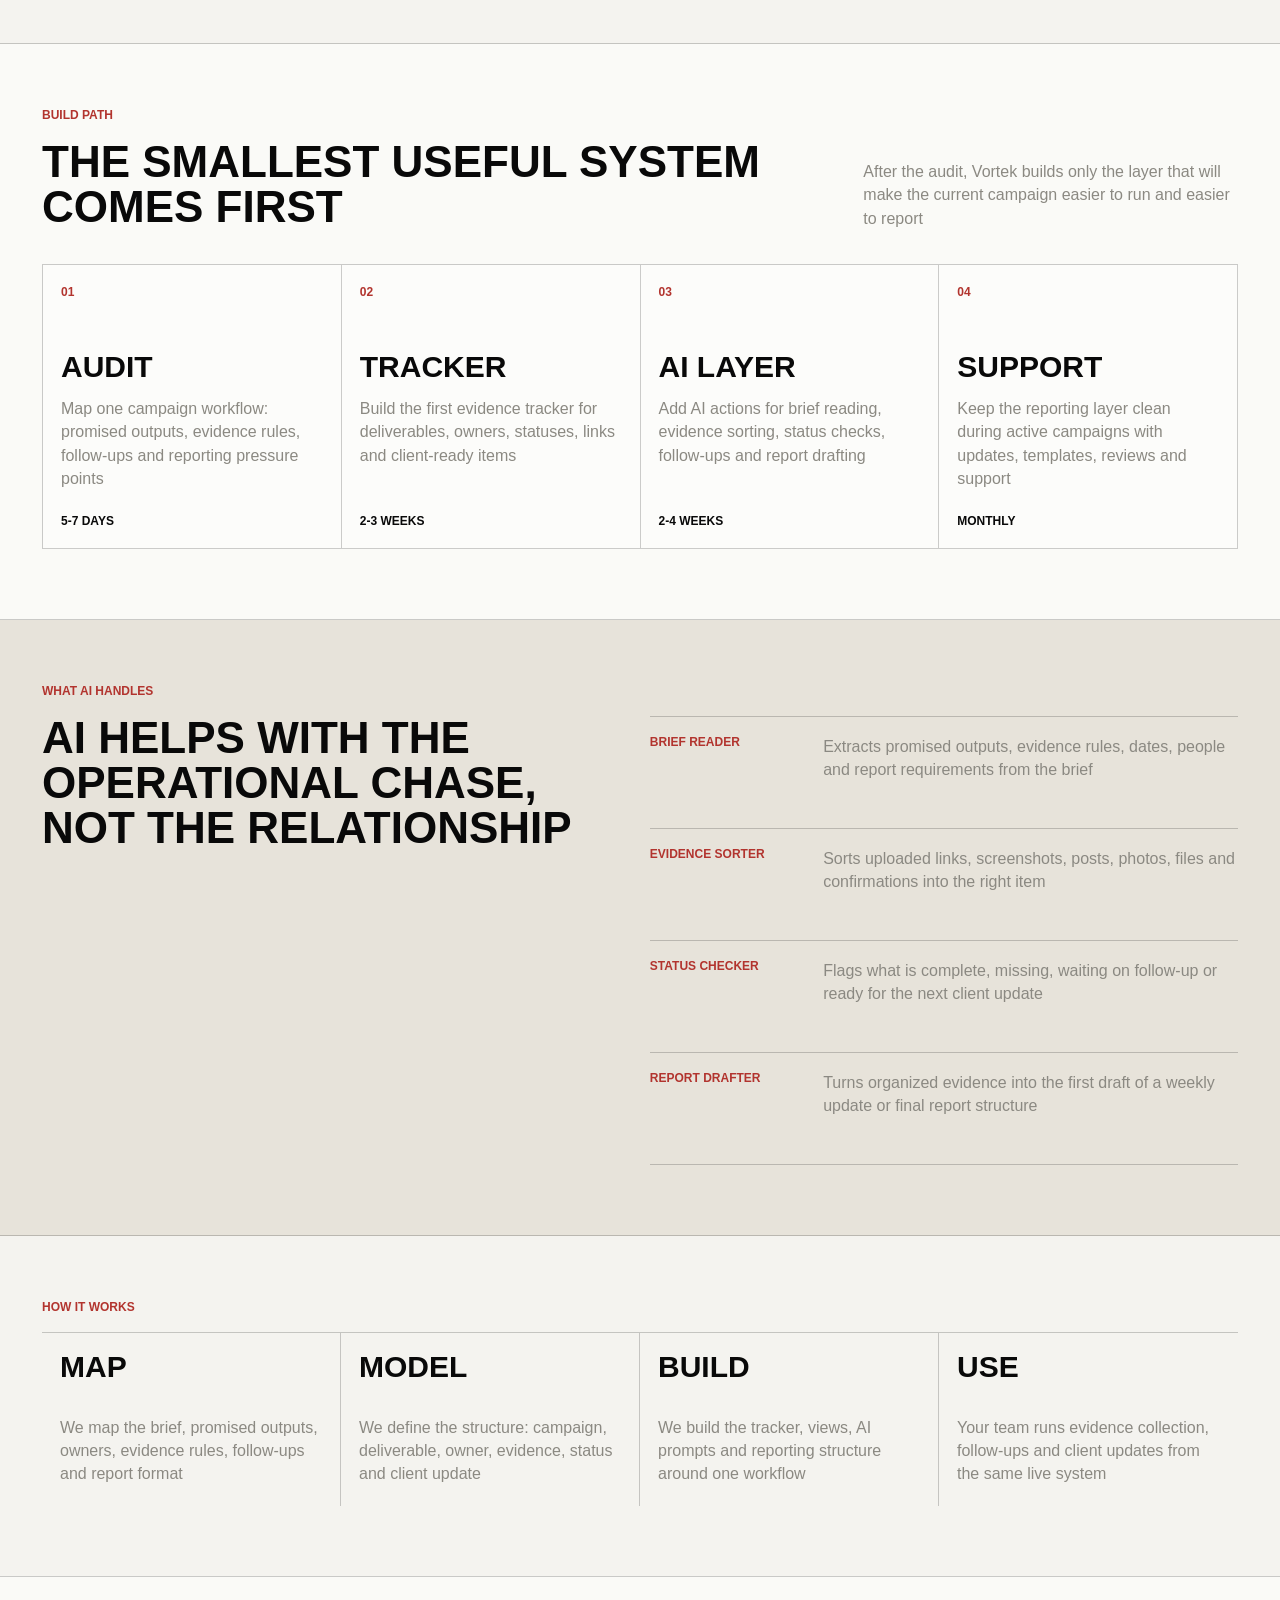
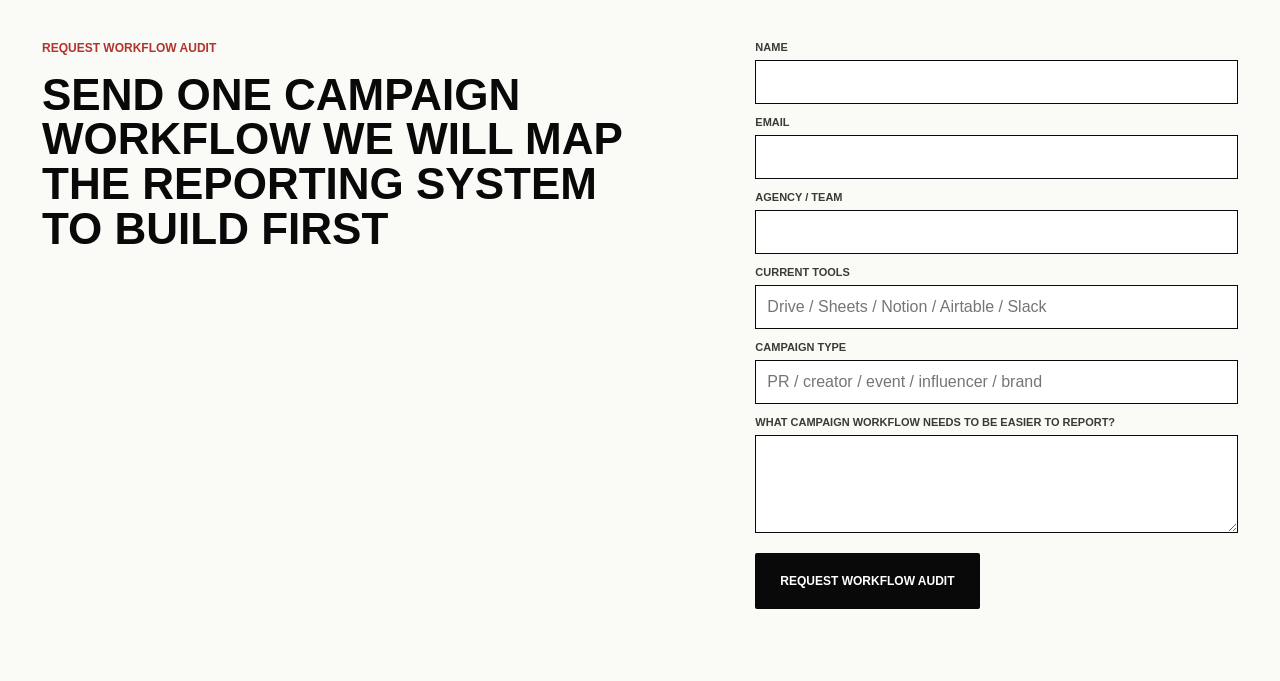
==== commit 12027946: "Make mobile sections screen sized" ====
--- a/index.html
+++ b/index.html
@@ -23,8 +23,8 @@
       })();
     </script>
     <title>Vortek.Tech</title>
-    <script type="module" crossorigin src="/assets/index-CjzZhlMz.js"></script>
-    <link rel="stylesheet" crossorigin href="/assets/index-B4ODBmQN.css">
+    <script type="module" crossorigin src="/assets/index-CV-1ggFO.js"></script>
+    <link rel="stylesheet" crossorigin href="/assets/index-DCxf0JPI.css">
   </head>
   <body>
     <div id="app">
@@ -140,10 +140,6 @@
             <span>Creator campaigns</span>
             <span>Influencer activations</span>
             <span>Brand events</span>
-            <span>Fashion events</span>
-            <span>Beauty activations</span>
-            <span>Hospitality activations</span>
-            <span>Media relations</span>
           </div>
         </section>
 
--- a/assets/index-DCxf0JPI.css
+++ b/assets/index-DCxf0JPI.css
@@ -0,0 +1 @@
+html.lenis,html.lenis body{height:auto}.lenis:not(.lenis-autoToggle).lenis-stopped{overflow:clip}.lenis [data-lenis-prevent],.lenis [data-lenis-prevent-wheel],.lenis [data-lenis-prevent-touch],.lenis [data-lenis-prevent-vertical],.lenis [data-lenis-prevent-horizontal]{overscroll-behavior:contain}.lenis.lenis-smooth iframe{pointer-events:none}.lenis.lenis-autoToggle{transition-property:overflow;transition-duration:1ms;transition-behavior:allow-discrete}:root{font-family:Helvetica Neue,Helvetica,Arial,sans-serif;color:#090909;background:#f4f3ef;font-synthesis:none;text-rendering:optimizeLegibility;-webkit-font-smoothing:antialiased;--paper: #f4f3ef;--gallery: #fafaf7;--secondary: #e7e3da;--ink: #090909;--secondary-text: #3a3a36;--muted: #8b8982;--line: rgba(9, 9, 9, .2);--panel: rgba(255, 255, 255, .62);--signal: #b2342e;--cold: #dde7ea;--metal: #dadad5;--concrete: #c9c5bb;--page-x: 42px;--header-height: 58px}*{box-sizing:border-box}html{scroll-behavior:smooth;width:100%;max-width:100%;min-height:100%;overflow-x:hidden;overscroll-behavior-x:none;-webkit-text-size-adjust:100%;text-size-adjust:100%}body{margin:0;width:100%;max-width:100%;min-width:320px;min-height:100%;overflow-x:hidden;overscroll-behavior-x:none;touch-action:pan-y;background:var(--paper)}a{color:inherit;text-decoration:none}canvas{display:block}#scene{position:fixed;inset:0;z-index:1;width:100%;height:100%;opacity:0;pointer-events:none}#app{position:relative;isolation:isolate;width:100%;overflow:hidden}.site-header{position:fixed;top:0;left:0;right:0;z-index:20;display:grid;grid-template-columns:1fr auto 1fr;align-items:center;gap:24px;height:var(--header-height);padding:0 var(--page-x);color:var(--ink);background:#fafaf7d1;border-bottom:1px solid rgba(9,9,9,.12);-webkit-backdrop-filter:blur(10px);backdrop-filter:blur(10px)}.brand{justify-self:start;display:inline-flex;align-items:center;font-size:13px;font-weight:860;text-transform:uppercase}.brand-word{display:inline-flex;align-items:baseline;gap:1px}.brand-mark{width:auto;height:auto;display:inline-block;background:transparent;color:var(--ink);font-size:17px;font-weight:950;line-height:1;transform:none}.nav{display:flex;align-items:center;gap:18px;font-size:12px;font-weight:820;text-transform:uppercase}.nav a,.header-cta{opacity:.72;transition:opacity .16s ease}.nav a:hover,.header-cta:hover{opacity:1}.header-cta{justify-self:end;font-size:12px;font-weight:860}main{position:relative;z-index:2}.hero{position:relative;height:900px;display:grid;grid-template-columns:minmax(0,760px) minmax(240px,1fr);grid-template-rows:auto auto auto 1fr;align-items:start;row-gap:18px;column-gap:56px;padding:86px var(--page-x) 22px;background:#fafaf714;border-bottom:1px solid var(--line);overflow:hidden}.hero:before{content:"";position:absolute;inset:0;z-index:1;background:linear-gradient(90deg,#fafaf7e6,#fafaf7a8,#fafaf729 64%,#fafaf700 86%),linear-gradient(180deg,#fafaf71f,#fafaf708 48%,#fafaf738);pointer-events:none}.hero-video{position:absolute;inset:0;z-index:0;width:100%;height:100%;object-fit:cover;object-position:center center;background:#fff;filter:saturate(1.08) contrast(1.06) brightness(1.02);transform:translateZ(0);pointer-events:none}.hero-video::-webkit-media-controls{display:none!important}.hero>:not(.art-labels):not(.hero-video){position:relative;z-index:3}.hero-kicker{grid-column:1;grid-row:1;align-self:start;display:flex;flex-direction:column;gap:5px;width:fit-content;max-width:min(680px,100%);color:var(--ink);font-size:13px;font-weight:820;text-transform:uppercase}.product-name,.product-by,.art-label{display:inline-flex;width:fit-content;max-width:100%;padding:3px 6px 4px;background:#fff;border:1px solid rgba(9,9,9,.1);box-decoration-break:clone;-webkit-box-decoration-break:clone}.product-name{font-size:38px;line-height:.92;font-weight:900;text-transform:none}.product-by,.hero-kicker span:last-child{color:var(--ink)}.art-labels{position:absolute;inset:0;z-index:2;pointer-events:none}.art-label{position:absolute;color:var(--ink);border:1px solid rgba(9,9,9,.12);font-size:18px;font-weight:900;line-height:1;text-transform:uppercase;box-shadow:0 12px 30px #09090914}.label-main{text-transform:none}.label-main{right:72px;top:216px}.label-proof{right:28%;top:378px}.label-people{right:12%;bottom:252px}.label-follow{right:34%;bottom:162px}.label-reports{right:6%;bottom:108px}h1,h2,h3,p{margin:0}h1{grid-column:1;grid-row:2;align-self:start;max-width:760px;margin-top:58px;font-size:56px;line-height:1;letter-spacing:0;font-weight:900;text-transform:uppercase;overflow-wrap:anywhere;text-wrap:balance}.hero-copy{grid-column:1;grid-row:3;align-self:start;max-width:520px;margin-left:0;padding:0;border:0;background:transparent;-webkit-backdrop-filter:none;backdrop-filter:none}.metadata-plate{display:flex;flex-wrap:wrap;gap:4px;margin-top:16px;padding:12px;border:1px solid var(--line);background:#fafaf7c2;color:var(--secondary-text);font-size:11px;font-weight:860;line-height:1.3;text-transform:uppercase}.source-flow{display:flex;flex-wrap:wrap;align-items:center;gap:7px;margin-top:13px;margin-bottom:13px;padding:9px 10px;border:1px solid rgba(9,9,9,.16);background:#ffffff73;color:var(--ink);font-size:12px;font-weight:900;line-height:1;text-transform:uppercase}.workflow-flow{margin-top:34px;margin-bottom:0;background:#fff9}.workflow-meta{width:fit-content;max-width:100%}.source-flow span{display:inline-flex;align-items:center;gap:6px}.source-flow span:not(:last-child):after{content:"→";color:var(--signal);font-weight:900;opacity:.9}.hero-copy p,.intro-grid p,.system-card p,.timeline p{color:var(--muted);font-size:16px;line-height:1.45}.hero-actions{display:flex;gap:10px;flex-wrap:wrap;margin-top:22px}.button{display:inline-flex;align-items:center;justify-content:center;min-height:42px;padding:0 16px;border:1px solid var(--line);border-radius:2px;font-size:12px;font-weight:860;text-transform:uppercase;transition:background .18s ease,color .18s ease}.button.primary{color:#fff;background:var(--ink)}.button.ghost{color:var(--ink);background:#fafaf780}.button.large{min-height:56px;padding:0 24px;white-space:nowrap;max-width:100%}.hero-meta{grid-column:1 / -1;grid-row:5;display:flex;justify-content:space-between;gap:16px;padding-top:16px;border-top:1px solid var(--line);color:var(--muted);font-size:13px;font-weight:780;text-transform:uppercase}.section,.system-grid,.product-demo,.audit,.engagement,.team-model,.process,.contact,.statement{padding-inline:var(--page-x)}.section-label{color:var(--signal);font-size:12px;font-weight:900;text-transform:uppercase;margin-bottom:18px}.intro{scroll-margin-top:54px;padding-top:58px;padding-bottom:42px;background:var(--paper)}.intro-grid{display:grid;grid-template-columns:minmax(0,1fr) minmax(300px,.5fr);gap:72px;align-items:end}h2{max-width:1040px;font-size:44px;line-height:1.02;letter-spacing:0;text-transform:uppercase;overflow-wrap:anywhere}.system-grid{display:grid;grid-template-columns:1fr;border-top:1px solid var(--line);border-bottom:1px solid var(--line);background:var(--gallery)}.system-card{min-height:78px;display:grid;grid-template-columns:52px minmax(190px,.42fr) minmax(280px,.78fr);gap:28px;align-items:center;padding:18px var(--page-x);border-right:0;border-bottom:1px solid var(--line);background:transparent;-webkit-backdrop-filter:none;backdrop-filter:none}.system-card:last-child{border-bottom:0}.system-card span{color:var(--signal);font-size:12px;font-weight:900}.system-card h3{max-width:640px;margin:0;font-size:38px;line-height:1;text-transform:uppercase}.system-card p{max-width:480px}.built-for{padding:64px var(--page-x) 70px;background:var(--secondary)}.workflow-audit{border-top:1px solid var(--line);background:var(--paper)}.workflow-audit .intro-grid{margin-bottom:34px}.use-case-grid{display:grid;grid-template-columns:repeat(4,minmax(0,1fr));border-top:1px solid var(--line);border-left:1px solid var(--line)}.workflow-list{grid-template-columns:repeat(5,minmax(0,1fr))}.use-case-grid span{min-height:76px;display:flex;align-items:flex-end;padding:16px;border-right:1px solid var(--line);border-bottom:1px solid var(--line);background:#ffffff6b;font-size:21px;font-weight:900;line-height:.96;text-transform:uppercase}.statement{min-height:420px;display:flex;align-items:center;padding-top:66px;padding-bottom:70px;background:var(--gallery);border-top:1px solid var(--line);border-bottom:1px solid var(--line)}.statement p{max-width:920px;color:var(--ink);font-size:58px;line-height:1;font-weight:900;text-transform:uppercase;overflow-wrap:anywhere}.product-demo{scroll-margin-top:var(--header-height);padding-top:64px;padding-bottom:70px;background:var(--paper);border-bottom:1px solid var(--line)}.demo-intro{margin-bottom:34px}.demo-stage{width:min(960px,100%);margin:0 auto}.demo-frame{position:relative;overflow:hidden;width:100%;aspect-ratio:16 / 10;border:1px solid var(--line);background:#0e0d0b}.demo-desktop-media{position:absolute;inset:0;display:block;width:100%;height:100%;border:0;transition:filter .3s ease,transform .3s ease}.demo-mobile-media,.demo-complete,.demo-time-mobile{display:none}.demo-frame:not(.is-playing) .demo-desktop-media{filter:blur(.35px);transform:scale(1.006)}.demo-stage.is-complete .demo-complete{display:flex;justify-content:center;padding-top:14px}.demo-play{position:absolute;top:50%;left:50%;z-index:2;display:inline-flex;align-items:center;gap:16px;padding:14px 20px 14px 14px;border:1px solid var(--ink);background:#fafaf7f5;color:var(--ink);transform:translate(-50%,-50%);transition:opacity .18s ease,background .18s ease}.demo-play:hover{background:#fff}.demo-play.is-hidden{opacity:0;pointer-events:none}.demo-play-icon{display:grid;place-items:center;width:48px;height:48px;padding-left:3px;background:var(--ink);color:var(--gallery);font-size:15px}.demo-play span:last-child{display:grid;gap:6px;text-align:left}.demo-play b{font-size:14px;font-weight:900;letter-spacing:.12em;text-transform:uppercase}.demo-play small{color:var(--muted);font-size:10px;font-weight:800;letter-spacing:.14em;text-transform:uppercase}.audit{padding-top:64px;padding-bottom:70px;background:var(--paper);border-bottom:1px solid var(--line)}.audit-intro{margin-bottom:34px}.audit-grid{display:grid;grid-template-columns:repeat(3,minmax(0,1fr));border-top:1px solid var(--line);border-left:1px solid var(--line)}.audit-grid article{min-height:240px;padding:20px 18px;border-right:1px solid var(--line);border-bottom:1px solid var(--line);background:#ffffff57}.audit-grid span{display:block;margin-bottom:56px;color:var(--signal);font-size:12px;font-weight:900}.audit-grid h3{margin-bottom:18px;font-size:30px;line-height:.95;text-transform:uppercase}.audit-grid p{max-width:430px;color:var(--muted);font-size:16px;line-height:1.45}.engagement{padding-top:64px;padding-bottom:70px;background:var(--gallery);border-bottom:1px solid var(--line)}.engagement .intro-grid{margin-bottom:34px}.engagement-grid{display:grid;grid-template-columns:repeat(4,minmax(0,1fr));border-top:1px solid var(--line);border-left:1px solid var(--line)}.engagement-grid article{min-height:280px;display:flex;flex-direction:column;padding:20px 18px;border-right:1px solid var(--line);border-bottom:1px solid var(--line);background:#ffffff5c}.engagement-grid span,.team-list span{display:block;color:var(--signal);font-size:12px;font-weight:900;text-transform:uppercase}.engagement-grid span{margin-bottom:54px}.engagement-grid h3{margin-bottom:16px;font-size:30px;line-height:.95;text-transform:uppercase}.engagement-grid p,.team-list p{color:var(--muted);font-size:16px;line-height:1.45}.engagement-grid strong{display:block;margin-top:auto;padding-top:24px;color:var(--ink);font-size:12px;font-weight:900;text-transform:uppercase}.team-model{padding-top:64px;padding-bottom:70px;background:var(--secondary);border-bottom:1px solid var(--line)}.team-grid{display:grid;grid-template-columns:minmax(0,.82fr) minmax(320px,.9fr);gap:72px;align-items:start}.team-list{display:grid;border-top:1px solid var(--line)}.team-list article{display:grid;grid-template-columns:minmax(120px,.36fr) minmax(220px,1fr);gap:24px;min-height:112px;padding:18px 0;border-bottom:1px solid var(--line)}.process{padding-top:64px;padding-bottom:70px;background:var(--paper)}.timeline{display:grid;grid-template-columns:repeat(4,minmax(0,1fr));border-top:1px solid var(--line)}.timeline div{min-height:156px;padding:20px 18px;border-right:1px solid var(--line)}.timeline div:last-child{border-right:0}.timeline strong{display:block;margin-bottom:36px;color:var(--ink);font-size:30px;line-height:.9;text-transform:uppercase}.contact{min-height:620px;display:grid;grid-template-columns:minmax(0,.9fr) minmax(320px,.72fr);gap:110px;align-items:start;padding-top:64px;padding-bottom:72px;border-top:1px solid var(--line);background:var(--gallery)}.contact h2{max-width:760px}.intake-form{display:grid;gap:12px}.intake-form label{display:grid;gap:7px}.intake-form label.full{grid-column:1 / -1}.intake-form span{color:var(--secondary-text);font-size:11px;font-weight:860;text-transform:uppercase}.intake-form input,.intake-form textarea{width:100%;border:1px solid var(--ink);border-radius:0;padding:12px 11px;background:#fff;color:var(--ink);font:inherit;font-size:16px;resize:vertical}.intake-form button{justify-self:start;margin-top:8px}.preloader{position:fixed;inset:0;z-index:100;display:grid;place-items:center;overflow:hidden;background:radial-gradient(circle at 50% 46%,#dde7ea9e,#fafaf700 34%),linear-gradient(180deg,#ffffff 0%,var(--gallery) 52%,var(--paper) 100%);color:var(--ink);transition:opacity .75s ease,visibility .75s ease}.preloader:before{content:"";position:absolute;inset:28px;border:1px solid rgba(9,9,9,.12);pointer-events:none}.preloader.is-hidden{opacity:0;visibility:hidden;pointer-events:none}body.is-ready .preloader{display:none}#loader-canvas{width:min(58vw,520px);height:min(58vw,520px);filter:contrast(1.08) saturate(.72)}.loader-wordmark{position:absolute;bottom:92px;left:50%;display:grid;justify-items:center;gap:6px;transform:translate(-50%);font-size:12px;font-weight:900;text-transform:uppercase;text-align:center}.loader-wordmark span:last-child{color:var(--muted);font-size:10px;letter-spacing:.08em}.loader-progress{position:absolute;left:50%;bottom:64px;width:min(280px,calc(100vw - 64px));height:1px;overflow:hidden;background:#09090929;transform:translate(-50%)}.loader-progress span{display:block;width:100%;height:100%;background:linear-gradient(90deg,var(--ink),var(--secondary-text));transform:scaleX(0);transform-origin:left;transition:transform .18s linear}@media(max-width:980px){:root{--page-x: 24px;--header-height: 56px}.site-header{grid-template-columns:1fr auto}.nav{display:none}.hero,.intro-grid,.team-grid,.contact{grid-template-columns:1fr}.hero{height:840px;align-content:space-between;padding-top:86px}h1{max-width:680px;margin-top:44px;font-size:48px}h2{font-size:36px}.hero-copy{max-width:620px;padding-bottom:0}.timeline,.audit-grid,.engagement-grid,.use-case-grid{grid-template-columns:repeat(2,minmax(0,1fr))}.system-card{grid-template-columns:64px 1fr}.system-card p{grid-column:2}.contact{align-items:start;min-height:0;gap:42px}.contact .button{justify-self:start}.statement{min-height:380px}.statement p{font-size:48px}}@media(max-width:640px){:root{--page-x: 16px;--header-height: 44px}body{background:#fff}html{scroll-padding-top:var(--header-height);scroll-snap-type:y mandatory}main>section{scroll-snap-align:start;scroll-snap-stop:normal}.site-header{height:var(--header-height);padding:0 var(--page-x)}.brand{font-size:12px}h1{max-width:330px;margin-top:52px;font-size:clamp(27px,7.4vw,31px);line-height:.98}.hero{height:auto;min-height:100svh;display:flex;flex-direction:column;padding-top:calc(var(--header-height) + 104px + env(safe-area-inset-top));padding-bottom:calc(28px + env(safe-area-inset-bottom));gap:12px}.hero:before{background:linear-gradient(180deg,#ffffff75,#ffffff29 42%,#fff0 78%),linear-gradient(90deg,#ffffff7a,#ffffff29 52%,#fff0 86%)}.hero-video{object-position:48% 45%;filter:saturate(1.42) contrast(1.18) brightness(1.05)}.hero-kicker{max-width:300px;gap:7px}.product-name{font-size:32px;border-color:#0909091a;background:#ffffff94;box-shadow:0 12px 26px #09090908}.product-by{border-color:#0909091a;background:#ffffff8f}.art-label{font-size:11px}.art-labels{display:none}.hero-actions{width:100%;max-width:340px;margin-top:28px}.button{flex:1 1 150px}.hero-copy{width:100%;margin-top:0;padding:0}.hero-copy p{display:inline-block;max-width:328px;padding:10px 12px;border:1px solid rgba(9,9,9,.13);background:#ffffff85;color:#26262694;font-size:16px;line-height:1.34;-webkit-backdrop-filter:blur(5px);backdrop-filter:blur(5px)}.source-flow{gap:5px;padding:8px;font-size:9px}.hero-copy p+.source-flow+p{display:none}.metadata-plate,.hero-meta{display:none}.intro{min-height:calc(100svh - var(--header-height));display:flex;flex-direction:column;justify-content:center;padding-top:54px;padding-bottom:54px}.intro-grid{gap:18px}.system-card p,.audit-grid p{display:none}.workflow-flow{margin-top:22px}.workflow-meta,.engagement,.team-model,.process{display:none}.product-demo{min-height:calc(100svh - var(--header-height));display:flex;flex-direction:column;justify-content:center;padding-top:36px;padding-bottom:36px}.demo-intro{margin-bottom:20px}.demo-frame{aspect-ratio:9 / 16}.demo-stage{width:min(100%,420px)}.demo-desktop-media,.demo-time-desktop{display:none}.demo-mobile-media{position:absolute;inset:0;display:block;width:100%;height:100%;border:0;object-fit:cover;transition:filter .3s ease,transform .3s ease}.demo-frame:not(.is-playing) .demo-mobile-media{filter:blur(.35px);transform:scale(1.006)}.demo-time-mobile{display:block}.demo-complete .button{width:100%;justify-content:center}.demo-play{gap:10px;padding:9px 12px 9px 9px}.demo-play-icon{width:38px;height:38px;font-size:12px}.demo-play b{font-size:11px}.demo-play small{font-size:8px}.system-grid,.timeline,.audit-grid,.engagement-grid,.use-case-grid{grid-template-columns:1fr}.system-grid{min-height:calc(100svh - var(--header-height));align-content:center;padding-top:42px;padding-bottom:42px}.engagement-grid article{min-height:230px}.engagement-grid span{margin-bottom:42px}.team-list article{grid-template-columns:1fr;gap:12px}.audit-grid article{min-height:118px;padding:16px 14px}.audit-grid span{margin-bottom:28px}.system-card,.system-card:nth-child(2),.system-card:nth-child(3),.system-card:nth-child(6){min-height:72px;grid-template-columns:1fr;gap:10px;border-bottom:1px solid var(--line)}.system-card p{grid-column:auto}.system-card:last-child{border-bottom:0}.timeline div{min-height:172px;border-right:0;border-bottom:1px solid var(--line)}.timeline div:last-child{border-bottom:0}.timeline strong{margin-bottom:42px}.built-for{min-height:calc(100svh - var(--header-height));display:flex;flex-direction:column;justify-content:center;padding-top:54px;padding-bottom:54px}.use-case-grid span{min-height:86px;padding:16px;font-size:20px}.button.large{width:100%;white-space:normal}h2,.system-card h3{font-size:26px}.audit{min-height:calc(100svh - var(--header-height));display:flex;flex-direction:column;justify-content:center;padding-top:42px;padding-bottom:42px}.audit-intro{margin-bottom:20px}.audit-grid h3{font-size:24px}.statement{min-height:330px}.statement p{font-size:38px}.timeline strong{font-size:28px}.contact{min-height:calc(100svh - var(--header-height));gap:24px;padding-top:42px;padding-bottom:48px}}@media(min-width:981px){html[data-device=desktop] .hero{height:900px}}html[data-device=mobile] .nav,html[data-device=mobile] .art-labels{display:none}html[data-device=mobile] .site-header{grid-template-columns:1fr auto}html[data-device=mobile] body.demo-video-playing .site-header{opacity:0;pointer-events:none}html[data-device=mobile] .button,html[data-device=mobile] .nav a,html[data-device=mobile] .header-cta{transition:none}
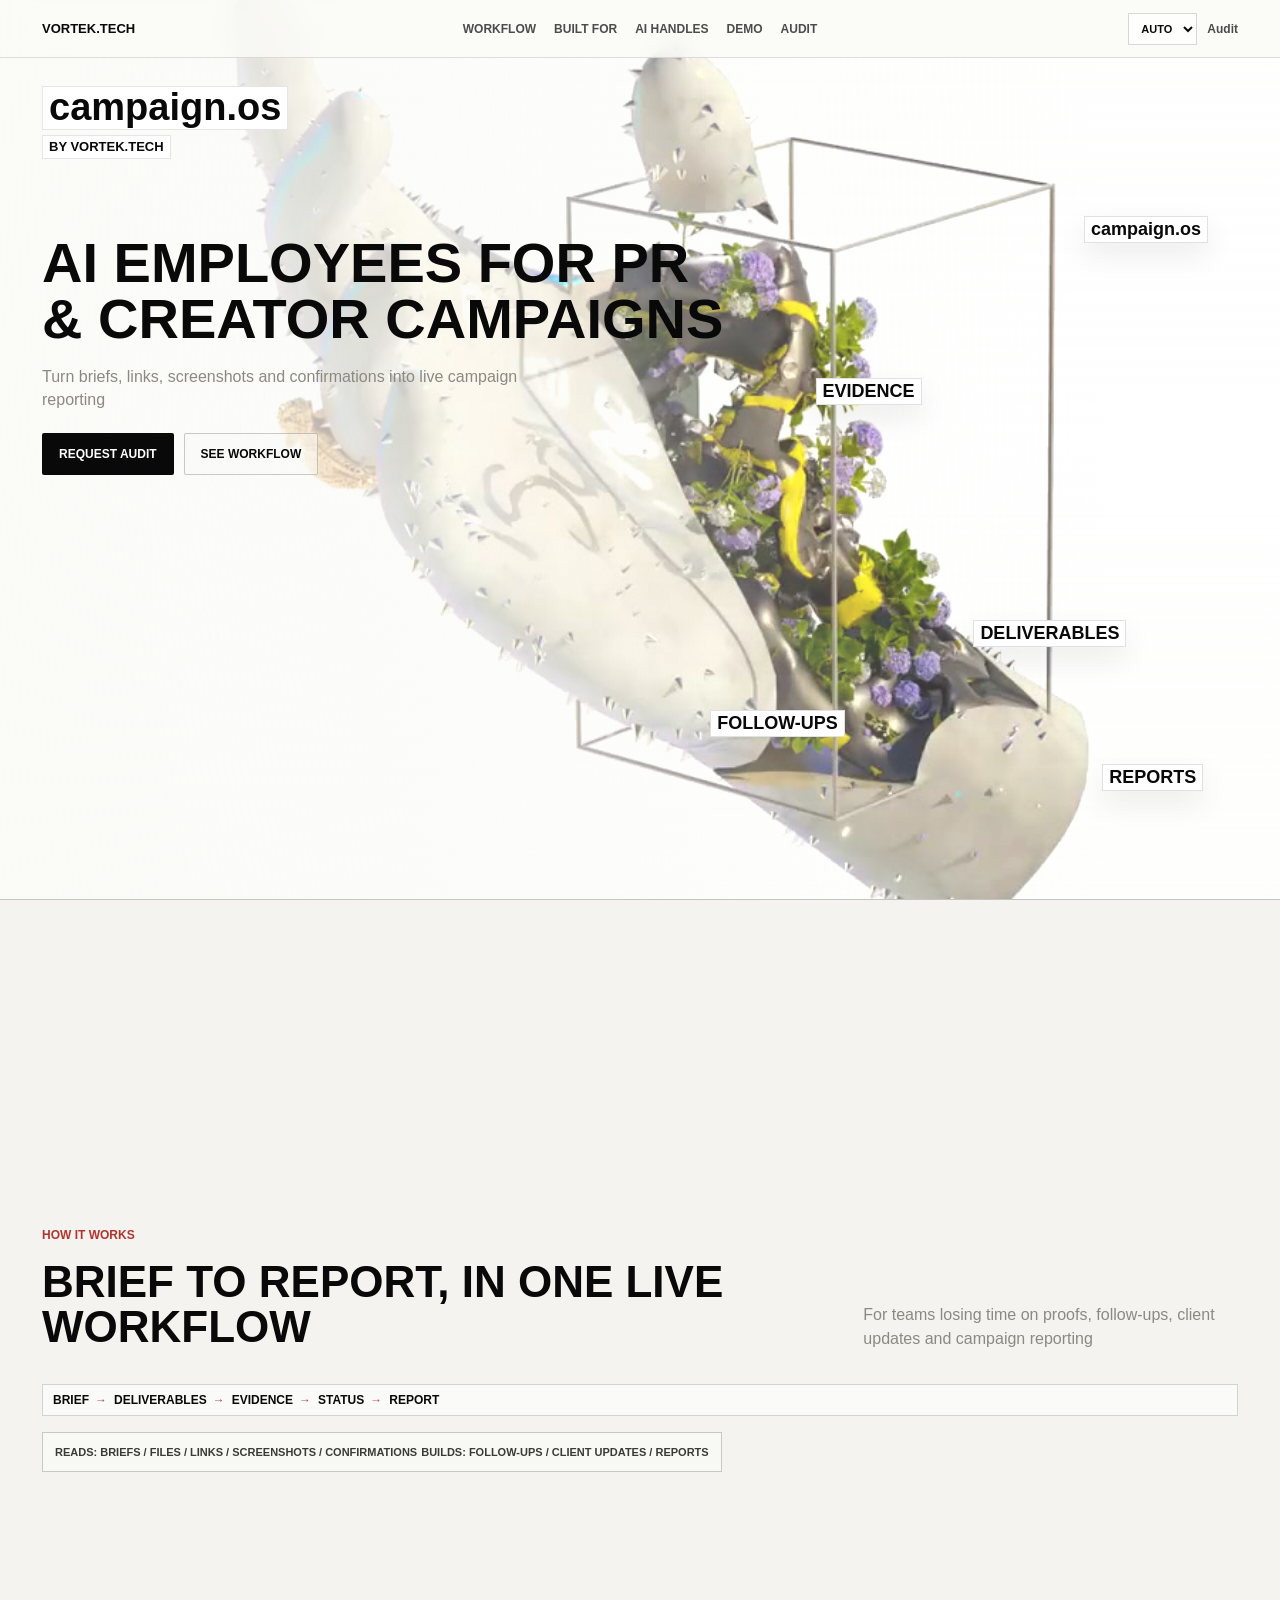
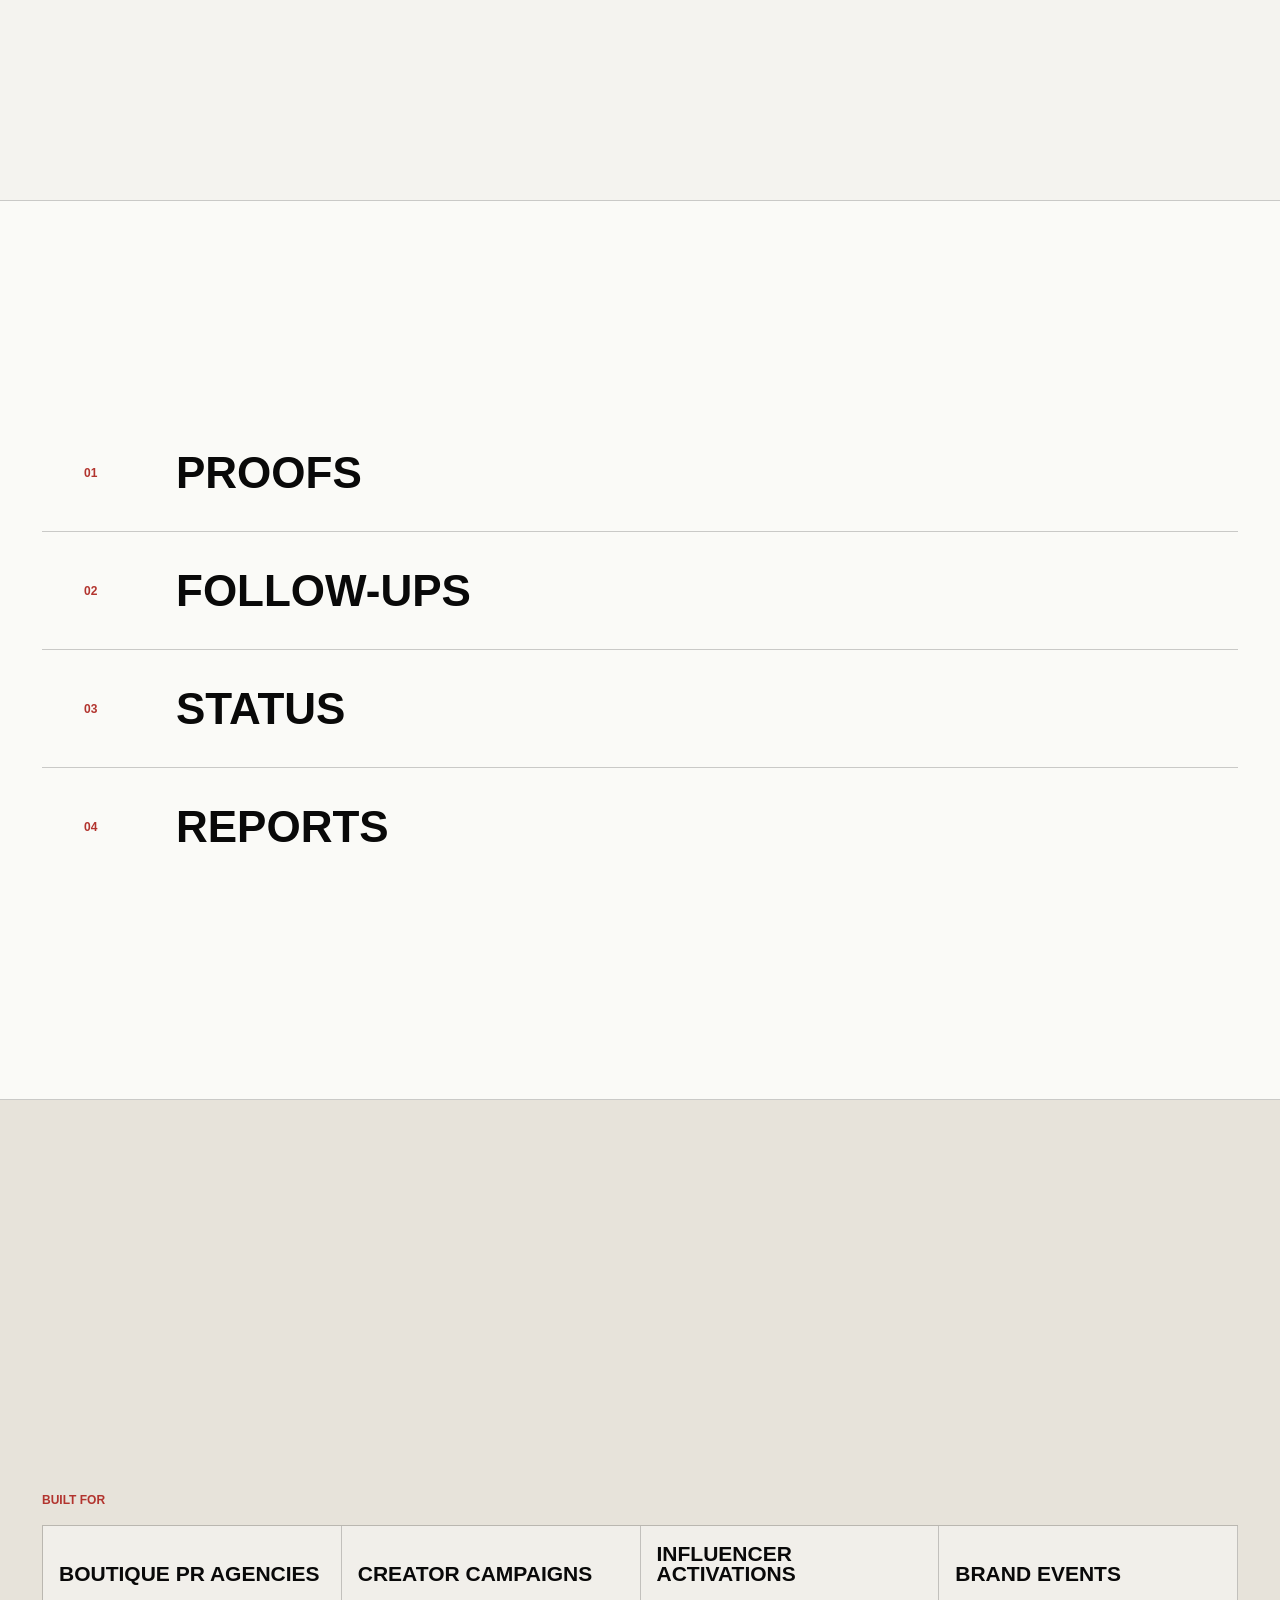
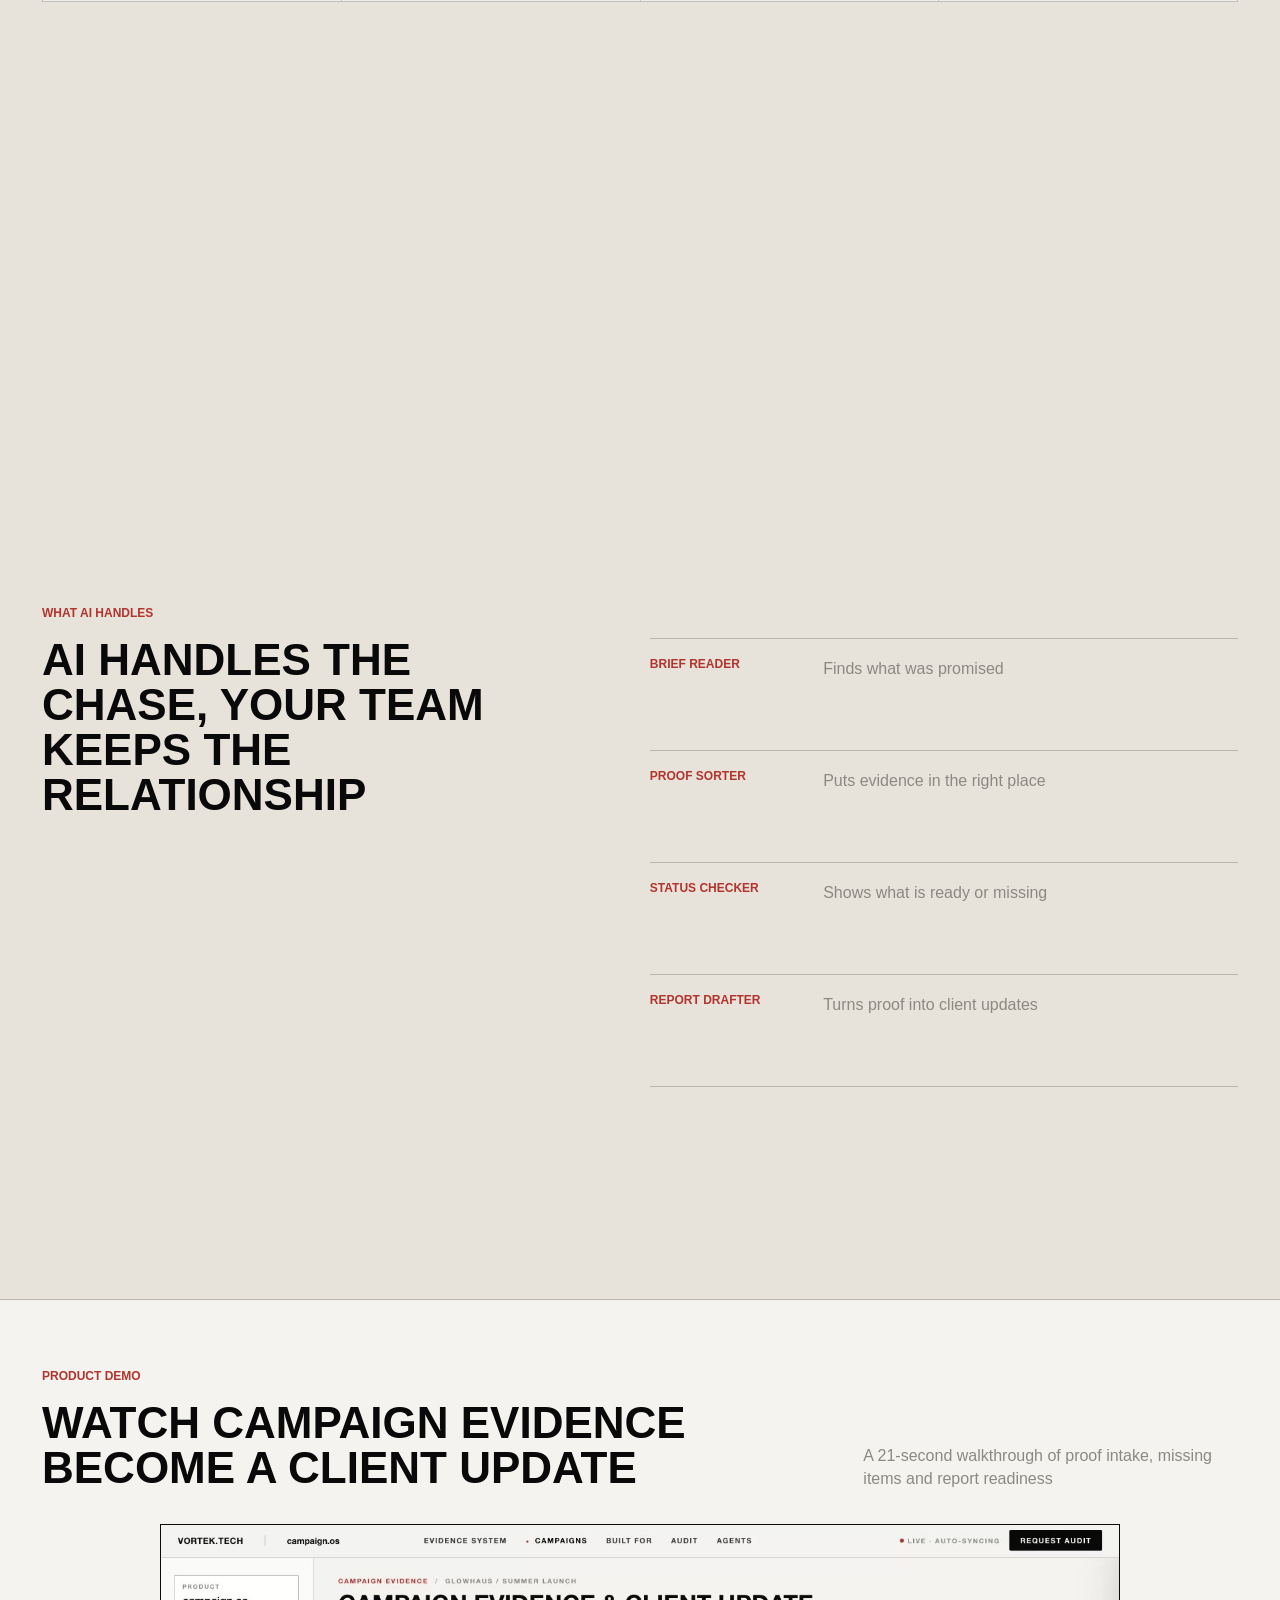
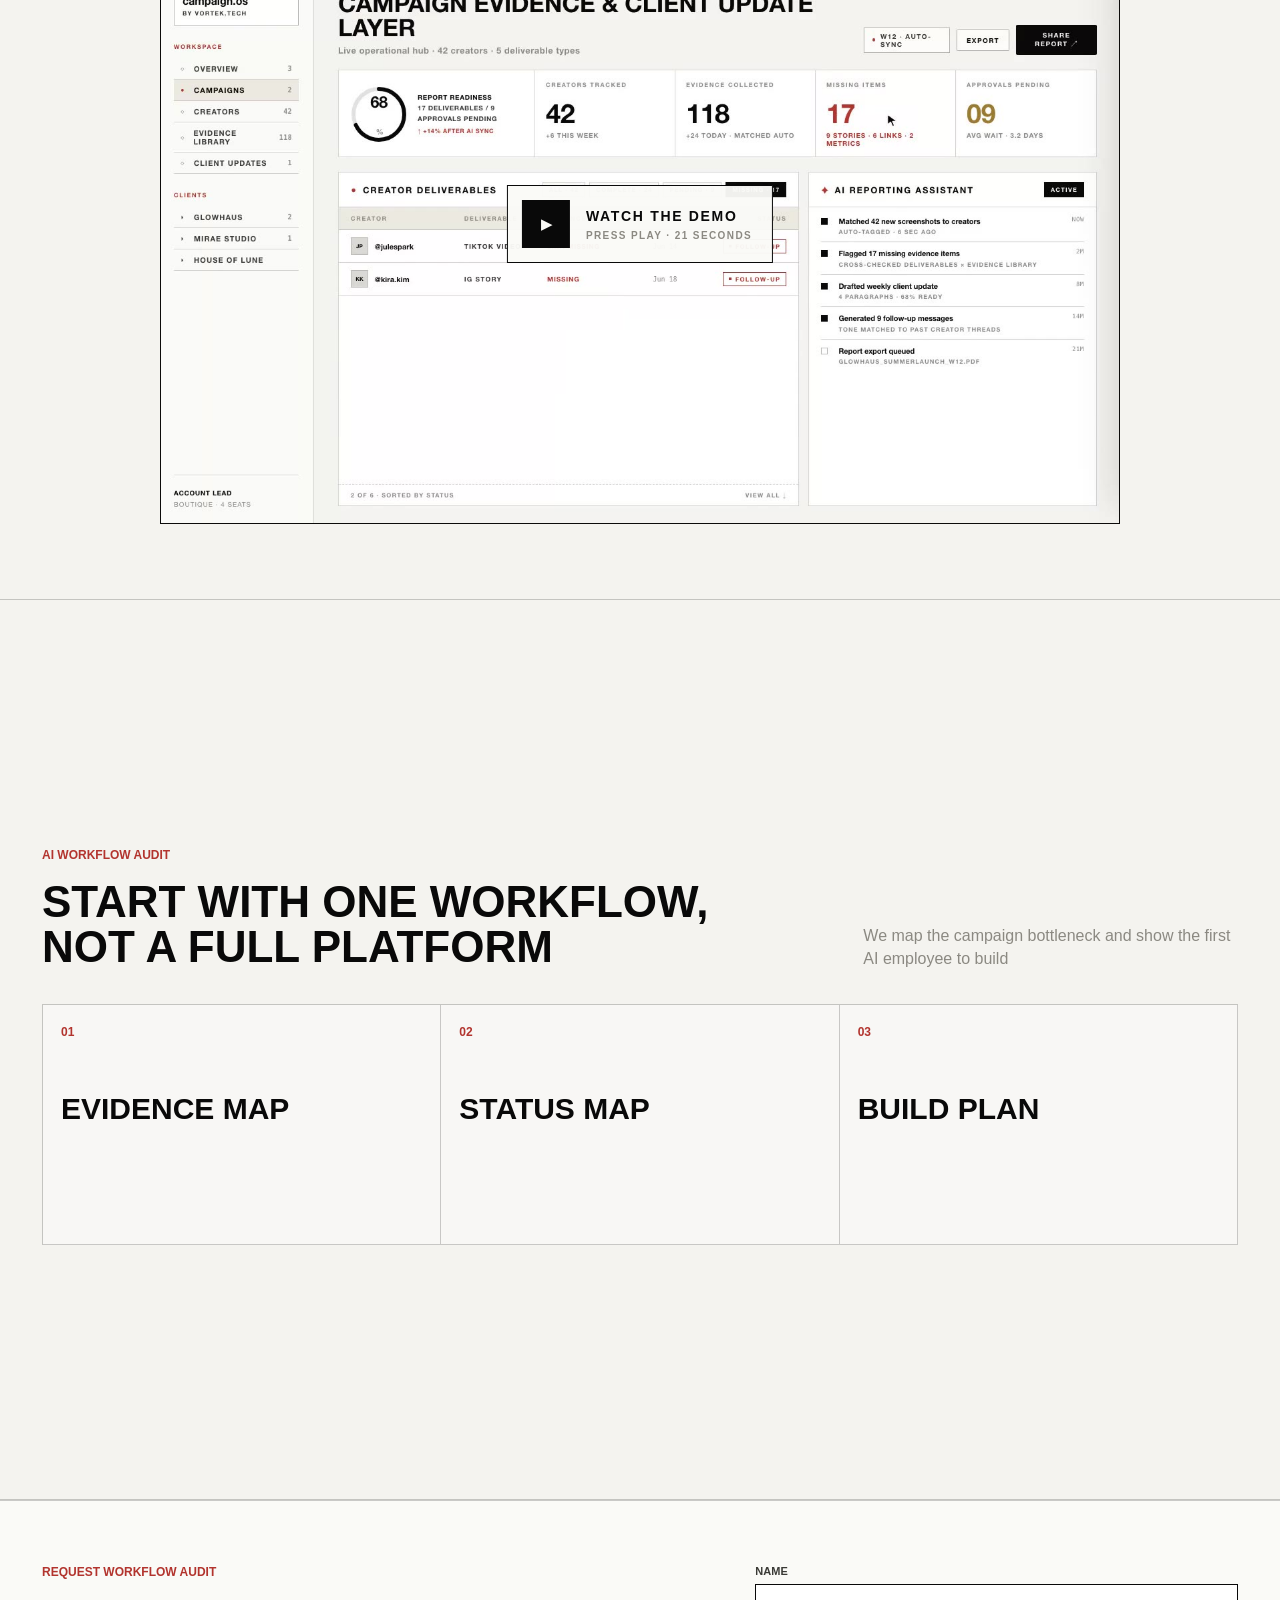
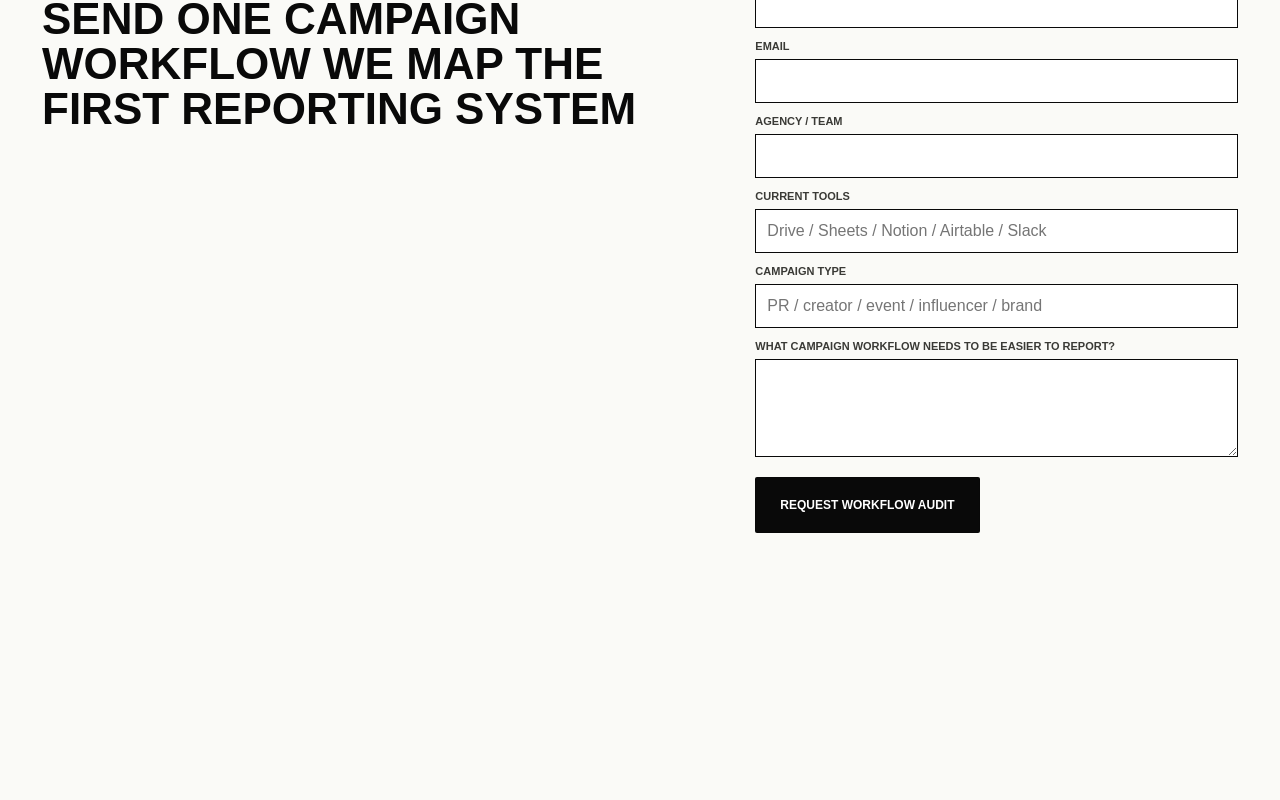
==== commit 59cedf52: "Add adaptive language switch and sales sections" ====
--- a/index.html
+++ b/index.html
@@ -23,8 +23,8 @@
       })();
     </script>
     <title>Vortek.Tech</title>
-    <script type="module" crossorigin src="/assets/index-CV-1ggFO.js"></script>
-    <link rel="stylesheet" crossorigin href="/assets/index-DCxf0JPI.css">
+    <script type="module" crossorigin src="/assets/index-iUbPAmsK.js"></script>
+    <link rel="stylesheet" crossorigin href="/assets/index-BQg_5qaL.css">
   </head>
   <body>
     <div id="app">
@@ -46,13 +46,24 @@
           <span>Vortek.Tech</span>
         </a>
         <nav class="nav" aria-label="Primary navigation">
-          <a href="#systems">Workflow</a>
-          <a href="#built-for">Built for</a>
-          <a href="#demo">Demo</a>
-          <a href="#audit">Audit</a>
-          <a href="#process">Process</a>
+          <a href="#systems" data-i18n="nav.workflow">Workflow</a>
+          <a href="#built-for" data-i18n="nav.builtFor">Built for</a>
+          <a href="#agents" data-i18n="nav.aiHandles">AI handles</a>
+          <a href="#demo" data-i18n="nav.demo">Demo</a>
+          <a href="#audit" data-i18n="nav.audit">Audit</a>
         </nav>
-        <a class="header-cta" href="mailto:hello@vortek.tech?subject=CampaignOS%20audit">Request audit</a>
+        <div class="header-tools">
+          <select class="language-select" aria-label="Language">
+            <option value="auto">Auto</option>
+            <option value="en">EN</option>
+            <option value="ru">RU</option>
+            <option value="id">ID</option>
+            <option value="es">ES</option>
+            <option value="fr">FR</option>
+            <option value="de">DE</option>
+          </select>
+          <a class="header-cta" href="mailto:hello@vortek.tech?subject=CampaignOS%20audit" data-i18n="cta.headerAudit">Audit</a>
+        </div>
       </header>
 
       <main id="top">
@@ -64,7 +75,7 @@
           </video>
           <div class="hero-kicker">
             <span class="product-name">campaign.os</span>
-            <span class="product-by">by Vortek.Tech</span>
+            <span class="product-by" data-i18n="brand.by">by Vortek.Tech</span>
           </div>
           <div class="art-labels" aria-hidden="true">
             <span class="art-label label-main">campaign.os</span>
@@ -74,82 +85,106 @@
             <span class="art-label label-reports">Reports</span>
           </div>
           <h1 id="hero-title">
-            AI employees for PR & creator campaigns
+            <span data-i18n="hero.title">AI employees for PR & creator campaigns</span>
           </h1>
           <div class="hero-copy">
             <p>
-              Turn briefs, links, screenshots and confirmations into live
-              campaign reporting
+              <span data-i18n="hero.subtitle">Turn briefs, links, screenshots and confirmations into live campaign reporting</span>
             </p>
             <div class="hero-actions">
-              <a class="button primary" href="mailto:hello@vortek.tech?subject=CampaignOS%20audit">Request audit</a>
-              <a class="button ghost" href="#systems">See workflow</a>
+              <a class="button primary" href="mailto:hello@vortek.tech?subject=CampaignOS%20audit" data-i18n="cta.requestAudit">Request audit</a>
+              <a class="button ghost" href="#systems" data-i18n="cta.seeWorkflow">See workflow</a>
             </div>
           </div>
         </section>
 
         <section class="section intro" id="systems">
-          <div class="section-label">How it works</div>
+          <div class="section-label" data-i18n="workflow.label">How it works</div>
           <div class="intro-grid">
-            <h2>Brief to report, in one live workflow</h2>
-            <p>
-              For teams losing time on proofs, follow-ups, client updates and
-              campaign reporting
+            <h2 data-i18n="workflow.title">Brief to report, in one live workflow</h2>
+            <p>
+              <span data-i18n="workflow.subtitle">For teams losing time on proofs, follow-ups, client updates and campaign reporting</span>
             </p>
           </div>
           <div class="source-flow workflow-flow" aria-label="Campaign workflow">
-            <span>Brief</span>
-            <span>Deliverables</span>
-            <span>Evidence</span>
-            <span>Status</span>
-            <span>Report</span>
+            <span data-i18n="flow.brief">Brief</span>
+            <span data-i18n="flow.deliverables">Deliverables</span>
+            <span data-i18n="flow.evidence">Evidence</span>
+            <span data-i18n="flow.status">Status</span>
+            <span data-i18n="flow.report">Report</span>
           </div>
           <div class="metadata-plate workflow-meta" aria-label="System metadata">
-            <span>READS: BRIEFS / FILES / LINKS / SCREENSHOTS / CONFIRMATIONS</span>
-            <span>BUILDS: FOLLOW-UPS / CLIENT UPDATES / REPORTS</span>
+            <span data-i18n="workflow.reads">READS: BRIEFS / FILES / LINKS / SCREENSHOTS / CONFIRMATIONS</span>
+            <span data-i18n="workflow.builds">BUILDS: FOLLOW-UPS / CLIENT UPDATES / REPORTS</span>
           </div>
         </section>
 
         <section class="system-grid" aria-label="AI system modules">
           <article class="system-card">
             <span>01</span>
-            <h3>Promises</h3>
-            <p>Stories, posts, videos, attendance, coverage and partner outputs are mapped from the campaign brief</p>
+            <h3 data-i18n="easier.proofTitle">Proofs</h3>
+            <p data-i18n="easier.proofText">Every link, screenshot and file lands in the right campaign item</p>
           </article>
           <article class="system-card">
             <span>02</span>
-            <h3>Proof</h3>
-            <p>Links, screenshots, photos, files, confirmations and metrics stay attached to the right campaign item</p>
+            <h3 data-i18n="easier.followupsTitle">Follow-ups</h3>
+            <p data-i18n="easier.followupsText">Your team sees what is missing and who needs the next reminder</p>
           </article>
           <article class="system-card">
             <span>03</span>
-            <h3>Status</h3>
-            <p>Your team sees what is collected, missing, waiting on follow-up, ready for review and ready for the client</p>
+            <h3 data-i18n="easier.statusTitle">Status</h3>
+            <p data-i18n="easier.statusText">Each campaign item is ready, waiting, missing or client-ready</p>
           </article>
           <article class="system-card">
             <span>04</span>
-            <h3>Reports</h3>
-            <p>Weekly updates and final reports are built from live evidence instead of last-minute reconstruction</p>
+            <h3 data-i18n="easier.reportsTitle">Reports</h3>
+            <p data-i18n="easier.reportsText">Client updates are drafted from live proof, not last-minute memory</p>
           </article>
         </section>
 
         <section class="built-for" id="built-for" aria-label="Campaign types">
-          <div class="section-label">Built for</div>
+          <div class="section-label" data-i18n="builtFor.label">Built for</div>
           <div class="use-case-grid">
-            <span>Boutique PR agencies</span>
-            <span>Creator campaigns</span>
-            <span>Influencer activations</span>
-            <span>Brand events</span>
+            <span data-i18n="builtFor.pr">Boutique PR agencies</span>
+            <span data-i18n="builtFor.creator">Creator campaigns</span>
+            <span data-i18n="builtFor.influencer">Influencer activations</span>
+            <span data-i18n="builtFor.events">Brand events</span>
+          </div>
+        </section>
+
+        <section class="team-model" id="agents">
+          <div class="section-label" data-i18n="agents.label">What AI handles</div>
+          <div class="team-grid">
+            <div>
+              <h2 data-i18n="agents.title">AI handles the chase, your team keeps the relationship</h2>
+            </div>
+            <div class="team-list" aria-label="CampaignOS delivery team model">
+              <article>
+                <span data-i18n="agents.briefTitle">Brief reader</span>
+                <p data-i18n="agents.briefText">Finds what was promised</p>
+              </article>
+              <article>
+                <span data-i18n="agents.proofTitle">Proof sorter</span>
+                <p data-i18n="agents.proofText">Puts evidence in the right place</p>
+              </article>
+              <article>
+                <span data-i18n="agents.statusTitle">Status checker</span>
+                <p data-i18n="agents.statusText">Shows what is ready or missing</p>
+              </article>
+              <article>
+                <span data-i18n="agents.reportTitle">Report drafter</span>
+                <p data-i18n="agents.reportText">Turns proof into client updates</p>
+              </article>
+            </div>
           </div>
         </section>
 
         <section class="product-demo" id="demo">
-          <div class="section-label">Product demo</div>
+          <div class="section-label" data-i18n="demo.label">Product demo</div>
           <div class="intro-grid demo-intro">
-            <h2>Watch campaign evidence become a client update</h2>
-            <p>
-              A 21-second walkthrough of the reporting layer: proof intake,
-              missing items, follow-up prompts and report readiness
+            <h2 data-i18n="demo.title">Watch campaign evidence become a client update</h2>
+            <p>
+              <span data-i18n="demo.subtitle">A 21-second walkthrough of proof intake, missing items and report readiness</span>
             </p>
           </div>
           <div class="demo-stage">
@@ -173,43 +208,41 @@
               <button class="demo-play" type="button" aria-label="Play campaign.os demo">
                 <span class="demo-play-icon">▶</span>
                 <span>
-                  <b>Watch the demo</b>
-                  <small class="demo-time-desktop">Press play · 21 seconds</small>
-                  <small class="demo-time-mobile">Press play · 21 seconds</small>
+                  <b data-i18n="demo.watch">Watch the demo</b>
+                  <small class="demo-time-desktop" data-i18n="demo.time">Press play · 21 seconds</small>
+                  <small class="demo-time-mobile" data-i18n="demo.time">Press play · 21 seconds</small>
                 </span>
               </button>
             </div>
             <div class="demo-complete" hidden>
-              <a class="button primary" href="#contact">Request audit</a>
+              <a class="button primary" href="#contact" data-i18n="cta.requestAudit">Request audit</a>
             </div>
           </div>
         </section>
 
         <section class="audit" id="audit">
-          <div class="section-label">AI Workflow Audit</div>
+          <div class="section-label" data-i18n="audit.label">AI Workflow Audit</div>
           <div class="intro-grid audit-intro">
-            <h2>Start with one workflow, not a full platform</h2>
-            <p>
-              The audit turns one messy client-facing process into a clear map:
-              what to track, where proof enters, what AI should draft, and what
-              your team still controls
+            <h2 data-i18n="audit.title">Start with one workflow, not a full platform</h2>
+            <p>
+              <span data-i18n="audit.subtitle">We map the campaign bottleneck and show the first AI employee to build</span>
             </p>
           </div>
           <div class="audit-grid">
             <article>
               <span>01</span>
-              <h3>Evidence map</h3>
-              <p>Campaign promises become clear evidence requirements: links, screenshots, photos, confirmations, metrics and files</p>
+              <h3 data-i18n="audit.evidenceTitle">Evidence map</h3>
+              <p data-i18n="audit.evidenceText">What proof is needed</p>
             </article>
             <article>
               <span>02</span>
-              <h3>Status map</h3>
-              <p>The audit shows which items are ready, in review, waiting, missing or ready for the next client update</p>
+              <h3 data-i18n="audit.statusTitle">Status map</h3>
+              <p data-i18n="audit.statusText">What is ready or missing</p>
             </article>
             <article>
               <span>03</span>
-              <h3>Build plan</h3>
-              <p>You get the first system blueprint: tracker, views, AI actions, reporting flow and launch sequence</p>
+              <h3 data-i18n="audit.planTitle">Build plan</h3>
+              <p data-i18n="audit.planText">What to build first</p>
             </article>
           </div>
         </section>
@@ -251,33 +284,6 @@
           </div>
         </section>
 
-        <section class="team-model" id="agents">
-          <div class="section-label">What AI handles</div>
-          <div class="team-grid">
-            <div>
-              <h2>AI helps with the operational chase, not the relationship</h2>
-            </div>
-            <div class="team-list" aria-label="CampaignOS delivery team model">
-              <article>
-                <span>Brief reader</span>
-                <p>Extracts promised outputs, evidence rules, dates, people and report requirements from the brief</p>
-              </article>
-              <article>
-                <span>Evidence sorter</span>
-                <p>Sorts uploaded links, screenshots, posts, photos, files and confirmations into the right item</p>
-              </article>
-              <article>
-                <span>Status checker</span>
-                <p>Flags what is complete, missing, waiting on follow-up or ready for the next client update</p>
-              </article>
-              <article>
-                <span>Report drafter</span>
-                <p>Turns organized evidence into the first draft of a weekly update or final report structure</p>
-              </article>
-            </div>
-          </div>
-        </section>
-
         <section class="process" id="process">
           <div class="section-label">How it works</div>
           <div class="timeline">
@@ -302,8 +308,8 @@
 
         <section class="contact" id="contact">
           <div>
-            <div class="section-label">Request workflow audit</div>
-            <h2>Send one campaign workflow We will map the reporting system to build first</h2>
+            <div class="section-label" data-i18n="contact.label">Request workflow audit</div>
+            <h2 data-i18n="contact.title">Send one campaign workflow We map the first reporting system</h2>
           </div>
           <form
             class="intake-form"
@@ -314,30 +320,30 @@
             <input type="hidden" name="_template" value="table" />
             <input type="hidden" name="_captcha" value="false" />
             <label>
-              <span>Name</span>
+              <span data-i18n="form.name">Name</span>
               <input name="name" autocomplete="name" required />
             </label>
             <label>
-              <span>Email</span>
+              <span data-i18n="form.email">Email</span>
               <input name="email" type="email" autocomplete="email" required />
             </label>
             <label>
-              <span>Agency / team</span>
+              <span data-i18n="form.team">Agency / team</span>
               <input name="company" autocomplete="organization" />
             </label>
             <label>
-              <span>Current tools</span>
-              <input name="current_system" placeholder="Drive / Sheets / Notion / Airtable / Slack" />
-            </label>
-            <label>
-              <span>Campaign type</span>
-              <input name="campaign_type" placeholder="PR / creator / event / influencer / brand" />
+              <span data-i18n="form.tools">Current tools</span>
+              <input name="current_system" placeholder="Drive / Sheets / Notion / Airtable / Slack" data-i18n-placeholder="form.toolsPlaceholder" />
+            </label>
+            <label>
+              <span data-i18n="form.type">Campaign type</span>
+              <input name="campaign_type" placeholder="PR / creator / event / influencer / brand" data-i18n-placeholder="form.typePlaceholder" />
             </label>
             <label class="full">
-              <span>What campaign workflow needs to be easier to report?</span>
+              <span data-i18n="form.workflow">What campaign workflow needs to be easier to report?</span>
               <textarea name="campaign_process" rows="4"></textarea>
             </label>
-            <button class="button primary large" type="submit">Request workflow audit</button>
+            <button class="button primary large" type="submit" data-i18n="contact.submit">Request workflow audit</button>
           </form>
         </section>
       </main>
--- a/assets/index-BQg_5qaL.css
+++ b/assets/index-BQg_5qaL.css
@@ -0,0 +1 @@
+html.lenis,html.lenis body{height:auto}.lenis:not(.lenis-autoToggle).lenis-stopped{overflow:clip}.lenis [data-lenis-prevent],.lenis [data-lenis-prevent-wheel],.lenis [data-lenis-prevent-touch],.lenis [data-lenis-prevent-vertical],.lenis [data-lenis-prevent-horizontal]{overscroll-behavior:contain}.lenis.lenis-smooth iframe{pointer-events:none}.lenis.lenis-autoToggle{transition-property:overflow;transition-duration:1ms;transition-behavior:allow-discrete}:root{font-family:Helvetica Neue,Helvetica,Arial,sans-serif;color:#090909;background:#f4f3ef;font-synthesis:none;text-rendering:optimizeLegibility;-webkit-font-smoothing:antialiased;--paper: #f4f3ef;--gallery: #fafaf7;--secondary: #e7e3da;--ink: #090909;--secondary-text: #3a3a36;--muted: #8b8982;--line: rgba(9, 9, 9, .2);--panel: rgba(255, 255, 255, .62);--signal: #b2342e;--cold: #dde7ea;--metal: #dadad5;--concrete: #c9c5bb;--page-x: 42px;--header-height: 58px}*{box-sizing:border-box}html{scroll-behavior:smooth;width:100%;max-width:100%;min-height:100%;overflow-x:hidden;overscroll-behavior-x:none;-webkit-text-size-adjust:100%;text-size-adjust:100%}body{margin:0;width:100%;max-width:100%;min-width:320px;min-height:100%;overflow-x:hidden;overscroll-behavior-x:none;touch-action:pan-y;background:var(--paper)}a{color:inherit;text-decoration:none}canvas{display:block}#scene{position:fixed;inset:0;z-index:1;width:100%;height:100%;opacity:0;pointer-events:none}#app{position:relative;isolation:isolate;width:100%;overflow:hidden}.site-header{position:fixed;top:0;left:0;right:0;z-index:20;display:grid;grid-template-columns:1fr auto 1fr;align-items:center;gap:24px;height:var(--header-height);padding:0 var(--page-x);color:var(--ink);background:#fafaf7d1;border-bottom:1px solid rgba(9,9,9,.12);-webkit-backdrop-filter:blur(10px);backdrop-filter:blur(10px)}.header-tools{justify-self:end;display:inline-flex;align-items:center;gap:10px}.language-select{height:32px;min-width:64px;border:1px solid rgba(9,9,9,.16);border-radius:0;padding:0 8px;background:#ffffff94;color:var(--ink);font:inherit;font-size:11px;font-weight:860;text-transform:uppercase;outline:none}.brand{justify-self:start;display:inline-flex;align-items:center;font-size:13px;font-weight:860;text-transform:uppercase}.brand-word{display:inline-flex;align-items:baseline;gap:1px}.brand-mark{width:auto;height:auto;display:inline-block;background:transparent;color:var(--ink);font-size:17px;font-weight:950;line-height:1;transform:none}.nav{display:flex;align-items:center;gap:18px;font-size:12px;font-weight:820;text-transform:uppercase}.nav a,.header-cta{opacity:.72;transition:opacity .16s ease}.nav a:hover,.header-cta:hover{opacity:1}.header-cta{justify-self:end;font-size:12px;font-weight:860}main{position:relative;z-index:2}.hero{position:relative;height:900px;display:grid;grid-template-columns:minmax(0,760px) minmax(240px,1fr);grid-template-rows:auto auto auto 1fr;align-items:start;row-gap:18px;column-gap:56px;padding:86px var(--page-x) 22px;background:#fafaf714;border-bottom:1px solid var(--line);overflow:hidden}.hero:before{content:"";position:absolute;inset:0;z-index:1;background:linear-gradient(90deg,#fafaf7e6,#fafaf7a8,#fafaf729 64%,#fafaf700 86%),linear-gradient(180deg,#fafaf71f,#fafaf708 48%,#fafaf738);pointer-events:none}.hero-video{position:absolute;inset:0;z-index:0;width:100%;height:100%;object-fit:cover;object-position:center center;background:#fff;filter:saturate(1.08) contrast(1.06) brightness(1.02);transform:translateZ(0);pointer-events:none}.hero-video::-webkit-media-controls{display:none!important}.hero>:not(.art-labels):not(.hero-video){position:relative;z-index:3}.hero-kicker{grid-column:1;grid-row:1;align-self:start;display:flex;flex-direction:column;gap:5px;width:fit-content;max-width:min(680px,100%);color:var(--ink);font-size:13px;font-weight:820;text-transform:uppercase}.product-name,.product-by,.art-label{display:inline-flex;width:fit-content;max-width:100%;padding:3px 6px 4px;background:#fff;border:1px solid rgba(9,9,9,.1);box-decoration-break:clone;-webkit-box-decoration-break:clone}.product-name{font-size:38px;line-height:.92;font-weight:900;text-transform:none}.product-by,.hero-kicker span:last-child{color:var(--ink)}.art-labels{position:absolute;inset:0;z-index:2;pointer-events:none}.art-label{position:absolute;color:var(--ink);border:1px solid rgba(9,9,9,.12);font-size:18px;font-weight:900;line-height:1;text-transform:uppercase;box-shadow:0 12px 30px #09090914}.label-main{text-transform:none}.label-main{right:72px;top:216px}.label-proof{right:28%;top:378px}.label-people{right:12%;bottom:252px}.label-follow{right:34%;bottom:162px}.label-reports{right:6%;bottom:108px}h1,h2,h3,p{margin:0}h1{grid-column:1;grid-row:2;align-self:start;max-width:760px;margin-top:58px;font-size:56px;line-height:1;letter-spacing:0;font-weight:900;text-transform:uppercase;overflow-wrap:anywhere;text-wrap:balance}.hero-copy{grid-column:1;grid-row:3;align-self:start;max-width:520px;margin-left:0;padding:0;border:0;background:transparent;-webkit-backdrop-filter:none;backdrop-filter:none}.metadata-plate{display:flex;flex-wrap:wrap;gap:4px;margin-top:16px;padding:12px;border:1px solid var(--line);background:#fafaf7c2;color:var(--secondary-text);font-size:11px;font-weight:860;line-height:1.3;text-transform:uppercase}.source-flow{display:flex;flex-wrap:wrap;align-items:center;gap:7px;margin-top:13px;margin-bottom:13px;padding:9px 10px;border:1px solid rgba(9,9,9,.16);background:#ffffff73;color:var(--ink);font-size:12px;font-weight:900;line-height:1;text-transform:uppercase}.workflow-flow{margin-top:34px;margin-bottom:0;background:#fff9}.workflow-meta{width:fit-content;max-width:100%}.source-flow span{display:inline-flex;align-items:center;gap:6px}.source-flow span:not(:last-child):after{content:"→";color:var(--signal);font-weight:900;opacity:.9}.hero-copy p,.intro-grid p,.system-card p,.timeline p{color:var(--muted);font-size:16px;line-height:1.45}.hero-actions{display:flex;gap:10px;flex-wrap:wrap;margin-top:22px}.button{display:inline-flex;align-items:center;justify-content:center;min-height:42px;padding:0 16px;border:1px solid var(--line);border-radius:2px;font-size:12px;font-weight:860;text-transform:uppercase;transition:background .18s ease,color .18s ease}.button.primary{color:#fff;background:var(--ink)}.button.ghost{color:var(--ink);background:#fafaf780}.button.large{min-height:56px;padding:0 24px;white-space:nowrap;max-width:100%}.hero-meta{grid-column:1 / -1;grid-row:5;display:flex;justify-content:space-between;gap:16px;padding-top:16px;border-top:1px solid var(--line);color:var(--muted);font-size:13px;font-weight:780;text-transform:uppercase}.section,.system-grid,.product-demo,.audit,.engagement,.team-model,.process,.contact,.statement{padding-inline:var(--page-x)}.section-label{color:var(--signal);font-size:12px;font-weight:900;text-transform:uppercase;margin-bottom:18px}.intro{scroll-margin-top:54px;padding-top:58px;padding-bottom:42px;background:var(--paper)}.intro-grid{display:grid;grid-template-columns:minmax(0,1fr) minmax(300px,.5fr);gap:72px;align-items:end}h2{max-width:1040px;font-size:44px;line-height:1.02;letter-spacing:0;text-transform:uppercase;overflow-wrap:anywhere}.system-grid{display:grid;grid-template-columns:1fr;border-top:1px solid var(--line);border-bottom:1px solid var(--line);background:var(--gallery)}.system-card{min-height:78px;display:grid;grid-template-columns:52px minmax(190px,.42fr) minmax(280px,.78fr);gap:28px;align-items:center;padding:18px var(--page-x);border-right:0;border-bottom:1px solid var(--line);background:transparent;-webkit-backdrop-filter:none;backdrop-filter:none}.system-card:last-child{border-bottom:0}.system-card span{color:var(--signal);font-size:12px;font-weight:900}.system-card h3{max-width:640px;margin:0;font-size:38px;line-height:1;text-transform:uppercase}.system-card p{max-width:480px}@media(min-width:981px){html{scroll-padding-top:var(--header-height);scroll-snap-type:y mandatory}main>section{scroll-snap-align:start;scroll-snap-stop:always}.hero,.intro,.system-grid,.built-for,.product-demo,.audit,.team-model,.contact{min-height:100vh}.system-card p,.audit-grid p,.engagement,.process{display:none}.intro,.product-demo,.audit,.team-model,.contact{display:flex;flex-direction:column;justify-content:center;padding-top:72px;padding-bottom:72px}.system-grid{align-content:center;padding-top:72px;padding-bottom:72px}.system-card{min-height:118px;grid-template-columns:64px minmax(0,1fr)}.system-card h3{font-size:44px}.built-for{display:flex;flex-direction:column;justify-content:center;padding-top:72px;padding-bottom:72px}.use-case-grid span{min-height:132px;padding:22px;font-size:28px}.demo-stage{width:min(1220px,100%)}.audit-grid article{min-height:188px}.audit-grid span{margin-bottom:62px}.team-grid{align-items:center}.team-list article{min-height:96px}}.built-for{padding:64px var(--page-x) 70px;background:var(--secondary)}.workflow-audit{border-top:1px solid var(--line);background:var(--paper)}.workflow-audit .intro-grid{margin-bottom:34px}.use-case-grid{display:grid;grid-template-columns:repeat(4,minmax(0,1fr));border-top:1px solid var(--line);border-left:1px solid var(--line)}.workflow-list{grid-template-columns:repeat(5,minmax(0,1fr))}.use-case-grid span{min-height:76px;display:flex;align-items:flex-end;padding:16px;border-right:1px solid var(--line);border-bottom:1px solid var(--line);background:#ffffff6b;font-size:21px;font-weight:900;line-height:.96;text-transform:uppercase}.statement{min-height:420px;display:flex;align-items:center;padding-top:66px;padding-bottom:70px;background:var(--gallery);border-top:1px solid var(--line);border-bottom:1px solid var(--line)}.statement p{max-width:920px;color:var(--ink);font-size:58px;line-height:1;font-weight:900;text-transform:uppercase;overflow-wrap:anywhere}.product-demo{scroll-margin-top:var(--header-height);padding-top:64px;padding-bottom:70px;background:var(--paper);border-bottom:1px solid var(--line)}.demo-intro{margin-bottom:34px}.demo-stage{width:min(960px,100%);margin:0 auto}.demo-frame{position:relative;overflow:hidden;width:100%;aspect-ratio:16 / 10;border:1px solid var(--line);background:#0e0d0b}.demo-desktop-media{position:absolute;inset:0;display:block;width:100%;height:100%;border:0;transition:filter .3s ease,transform .3s ease}.demo-mobile-media,.demo-complete,.demo-time-mobile{display:none}.demo-frame:not(.is-playing) .demo-desktop-media{filter:blur(.35px);transform:scale(1.006)}.demo-stage.is-complete .demo-complete{display:flex;justify-content:center;padding-top:14px}.demo-play{position:absolute;top:50%;left:50%;z-index:2;display:inline-flex;align-items:center;gap:16px;padding:14px 20px 14px 14px;border:1px solid var(--ink);background:#fafaf7f5;color:var(--ink);transform:translate(-50%,-50%);transition:opacity .18s ease,background .18s ease}.demo-play:hover{background:#fff}.demo-play.is-hidden{opacity:0;pointer-events:none}.demo-play-icon{display:grid;place-items:center;width:48px;height:48px;padding-left:3px;background:var(--ink);color:var(--gallery);font-size:15px}.demo-play span:last-child{display:grid;gap:6px;text-align:left}.demo-play b{font-size:14px;font-weight:900;letter-spacing:.12em;text-transform:uppercase}.demo-play small{color:var(--muted);font-size:10px;font-weight:800;letter-spacing:.14em;text-transform:uppercase}.audit{padding-top:64px;padding-bottom:70px;background:var(--paper);border-bottom:1px solid var(--line)}.audit-intro{margin-bottom:34px}.audit-grid{display:grid;grid-template-columns:repeat(3,minmax(0,1fr));border-top:1px solid var(--line);border-left:1px solid var(--line)}.audit-grid article{min-height:240px;padding:20px 18px;border-right:1px solid var(--line);border-bottom:1px solid var(--line);background:#ffffff57}.audit-grid span{display:block;margin-bottom:56px;color:var(--signal);font-size:12px;font-weight:900}.audit-grid h3{margin-bottom:18px;font-size:30px;line-height:.95;text-transform:uppercase}.audit-grid p{max-width:430px;color:var(--muted);font-size:16px;line-height:1.45}.engagement{padding-top:64px;padding-bottom:70px;background:var(--gallery);border-bottom:1px solid var(--line)}.engagement .intro-grid{margin-bottom:34px}.engagement-grid{display:grid;grid-template-columns:repeat(4,minmax(0,1fr));border-top:1px solid var(--line);border-left:1px solid var(--line)}.engagement-grid article{min-height:280px;display:flex;flex-direction:column;padding:20px 18px;border-right:1px solid var(--line);border-bottom:1px solid var(--line);background:#ffffff5c}.engagement-grid span,.team-list span{display:block;color:var(--signal);font-size:12px;font-weight:900;text-transform:uppercase}.engagement-grid span{margin-bottom:54px}.engagement-grid h3{margin-bottom:16px;font-size:30px;line-height:.95;text-transform:uppercase}.engagement-grid p,.team-list p{color:var(--muted);font-size:16px;line-height:1.45}.engagement-grid strong{display:block;margin-top:auto;padding-top:24px;color:var(--ink);font-size:12px;font-weight:900;text-transform:uppercase}.team-model{padding-top:64px;padding-bottom:70px;background:var(--secondary);border-bottom:1px solid var(--line)}.team-grid{display:grid;grid-template-columns:minmax(0,.82fr) minmax(320px,.9fr);gap:72px;align-items:start}.team-list{display:grid;border-top:1px solid var(--line)}.team-list article{display:grid;grid-template-columns:minmax(120px,.36fr) minmax(220px,1fr);gap:24px;min-height:112px;padding:18px 0;border-bottom:1px solid var(--line)}.process{padding-top:64px;padding-bottom:70px;background:var(--paper)}.timeline{display:grid;grid-template-columns:repeat(4,minmax(0,1fr));border-top:1px solid var(--line)}.timeline div{min-height:156px;padding:20px 18px;border-right:1px solid var(--line)}.timeline div:last-child{border-right:0}.timeline strong{display:block;margin-bottom:36px;color:var(--ink);font-size:30px;line-height:.9;text-transform:uppercase}.contact{min-height:620px;display:grid;grid-template-columns:minmax(0,.9fr) minmax(320px,.72fr);gap:110px;align-items:start;padding-top:64px;padding-bottom:72px;border-top:1px solid var(--line);background:var(--gallery)}.contact h2{max-width:760px}.intake-form{display:grid;gap:12px}.intake-form label{display:grid;gap:7px}.intake-form label.full{grid-column:1 / -1}.intake-form span{color:var(--secondary-text);font-size:11px;font-weight:860;text-transform:uppercase}.intake-form input,.intake-form textarea{width:100%;border:1px solid var(--ink);border-radius:0;padding:12px 11px;background:#fff;color:var(--ink);font:inherit;font-size:16px;resize:vertical}.intake-form button{justify-self:start;margin-top:8px}.preloader{position:fixed;inset:0;z-index:100;display:grid;place-items:center;overflow:hidden;background:radial-gradient(circle at 50% 46%,#dde7ea9e,#fafaf700 34%),linear-gradient(180deg,#ffffff 0%,var(--gallery) 52%,var(--paper) 100%);color:var(--ink);transition:opacity .75s ease,visibility .75s ease}.preloader:before{content:"";position:absolute;inset:28px;border:1px solid rgba(9,9,9,.12);pointer-events:none}.preloader.is-hidden{opacity:0;visibility:hidden;pointer-events:none}body.is-ready .preloader{display:none}#loader-canvas{width:min(58vw,520px);height:min(58vw,520px);filter:contrast(1.08) saturate(.72)}.loader-wordmark{position:absolute;bottom:92px;left:50%;display:grid;justify-items:center;gap:6px;transform:translate(-50%);font-size:12px;font-weight:900;text-transform:uppercase;text-align:center}.loader-wordmark span:last-child{color:var(--muted);font-size:10px;letter-spacing:.08em}.loader-progress{position:absolute;left:50%;bottom:64px;width:min(280px,calc(100vw - 64px));height:1px;overflow:hidden;background:#09090929;transform:translate(-50%)}.loader-progress span{display:block;width:100%;height:100%;background:linear-gradient(90deg,var(--ink),var(--secondary-text));transform:scaleX(0);transform-origin:left;transition:transform .18s linear}@media(max-width:980px){:root{--page-x: 24px;--header-height: 56px}.site-header{grid-template-columns:1fr auto}.nav{display:none}.hero,.intro-grid,.team-grid,.contact{grid-template-columns:1fr}.hero{height:840px;align-content:space-between;padding-top:86px}h1{max-width:680px;margin-top:44px;font-size:48px}h2{font-size:36px}.hero-copy{max-width:620px;padding-bottom:0}.timeline,.audit-grid,.engagement-grid,.use-case-grid{grid-template-columns:repeat(2,minmax(0,1fr))}.system-card{grid-template-columns:64px 1fr}.system-card p{grid-column:2}.contact{align-items:start;min-height:0;gap:42px}.contact .button{justify-self:start}.statement{min-height:380px}.statement p{font-size:48px}}@media(max-width:640px){:root{--page-x: 16px;--header-height: 44px}body{background:#fff}html{scroll-padding-top:var(--header-height);scroll-snap-type:y mandatory}main>section{scroll-snap-align:start;scroll-snap-stop:normal}.site-header{height:var(--header-height);padding:0 var(--page-x)}.header-tools{gap:8px}.language-select{width:58px;min-width:58px;height:30px;padding:0 5px;font-size:10px}.header-cta{height:30px;padding:0 8px;font-size:10px}.brand{font-size:12px}h1{max-width:330px;margin-top:52px;font-size:clamp(27px,7.4vw,31px);line-height:.98}.hero{height:auto;min-height:100svh;display:flex;flex-direction:column;padding-top:calc(var(--header-height) + 104px + env(safe-area-inset-top));padding-bottom:calc(28px + env(safe-area-inset-bottom));gap:12px}.hero:before{background:linear-gradient(180deg,#ffffff75,#ffffff29 42%,#fff0 78%),linear-gradient(90deg,#ffffff7a,#ffffff29 52%,#fff0 86%)}.hero-video{object-position:48% 45%;filter:saturate(1.42) contrast(1.18) brightness(1.05)}.hero-kicker{max-width:300px;gap:7px}.product-name{font-size:32px;border-color:#0909091a;background:#ffffff94;box-shadow:0 12px 26px #09090908}.product-by{border-color:#0909091a;background:#ffffff8f}.art-label{font-size:11px}.art-labels{display:none}.hero-actions{width:100%;max-width:340px;margin-top:28px}.button{flex:1 1 150px}.hero-copy{width:100%;margin-top:0;padding:0}.hero-copy p{display:inline-block;max-width:328px;padding:10px 12px;border:1px solid rgba(9,9,9,.13);background:#ffffff85;color:#26262694;font-size:16px;line-height:1.34;-webkit-backdrop-filter:blur(5px);backdrop-filter:blur(5px)}.source-flow{gap:5px;padding:8px;font-size:9px}.hero-copy p+.source-flow+p{display:none}.metadata-plate,.hero-meta{display:none}.intro{min-height:calc(100svh - var(--header-height));display:flex;flex-direction:column;justify-content:center;padding-top:54px;padding-bottom:54px}.intro-grid{gap:18px}.system-card p,.audit-grid p{display:none}.workflow-flow{margin-top:22px}.workflow-meta,.engagement,.process{display:none}.team-model{min-height:calc(100svh - var(--header-height));display:flex;flex-direction:column;justify-content:center;padding-top:48px;padding-bottom:48px}.team-grid{gap:26px}.team-list article{min-height:78px;grid-template-columns:1fr;gap:9px;padding:13px 0}.team-list p{font-size:15px;line-height:1.32}.product-demo{min-height:calc(100svh - var(--header-height));display:flex;flex-direction:column;justify-content:center;padding-top:36px;padding-bottom:36px}.demo-intro{margin-bottom:20px}.demo-frame{height:min(56svh,480px);aspect-ratio:auto}.demo-stage{width:min(100%,420px)}.demo-desktop-media,.demo-time-desktop{display:none}.demo-mobile-media{position:absolute;inset:0;display:block;width:100%;height:100%;border:0;object-fit:cover;transition:filter .3s ease,transform .3s ease}.demo-frame:not(.is-playing) .demo-mobile-media{filter:blur(.35px);transform:scale(1.006)}.demo-time-mobile{display:block}.demo-complete .button{width:100%;justify-content:center}.demo-play{gap:10px;padding:9px 12px 9px 9px}.demo-play-icon{width:38px;height:38px;font-size:12px}.demo-play b{font-size:11px}.demo-play small{font-size:8px}.system-grid,.timeline,.audit-grid,.engagement-grid,.use-case-grid{grid-template-columns:1fr}.system-grid{min-height:calc(100svh - var(--header-height));align-content:center;padding-top:42px;padding-bottom:42px}.engagement-grid article{min-height:230px}.engagement-grid span{margin-bottom:42px}.audit-grid article{min-height:118px;padding:16px 14px}.audit-grid span{margin-bottom:28px}.system-card,.system-card:nth-child(2),.system-card:nth-child(3),.system-card:nth-child(6){min-height:72px;grid-template-columns:1fr;gap:10px;border-bottom:1px solid var(--line)}.system-card p{grid-column:auto}.system-card:last-child{border-bottom:0}.timeline div{min-height:172px;border-right:0;border-bottom:1px solid var(--line)}.timeline div:last-child{border-bottom:0}.timeline strong{margin-bottom:42px}.built-for{min-height:calc(100svh - var(--header-height));display:flex;flex-direction:column;justify-content:center;padding-top:54px;padding-bottom:54px}.use-case-grid span{min-height:86px;padding:16px;font-size:20px}.button.large{width:100%;white-space:normal}h2,.system-card h3{font-size:26px}.audit{min-height:calc(100svh - var(--header-height));display:flex;flex-direction:column;justify-content:center;padding-top:42px;padding-bottom:42px}.audit-intro{margin-bottom:20px}.audit-grid h3{font-size:24px}.statement{min-height:330px}.statement p{font-size:38px}.timeline strong{font-size:28px}.contact{min-height:calc(100svh - var(--header-height));gap:24px;padding-top:42px;padding-bottom:48px}.contact h2{font-size:24px}.intake-form{width:100%;gap:9px}.intake-form label:nth-of-type(4),.intake-form label:nth-of-type(5){display:none}.intake-form textarea{min-height:92px;max-height:120px}}@media(min-width:981px){html[data-device=desktop] .hero{height:900px}html[data-device=desktop] .contact{min-height:100vh}}@media(max-width:640px)and (max-height:720px){.product-demo,.audit,.contact{padding-top:30px;padding-bottom:34px}.demo-frame{height:min(48svh,360px)}.demo-intro,.audit-intro{margin-bottom:14px}.audit-grid article{min-height:104px;padding:13px 12px}.audit-grid span{margin-bottom:20px}.contact{gap:16px}.contact h2{font-size:21px}.intake-form{gap:7px}.intake-form input,.intake-form textarea{padding:9px}.intake-form textarea{min-height:72px}}html[data-device=mobile] .nav,html[data-device=mobile] .art-labels{display:none}html[data-device=mobile] .site-header{grid-template-columns:1fr auto}html[data-device=mobile] body.demo-video-playing .site-header{opacity:0;pointer-events:none}html[data-device=mobile] .button,html[data-device=mobile] .nav a,html[data-device=mobile] .header-cta{transition:none}
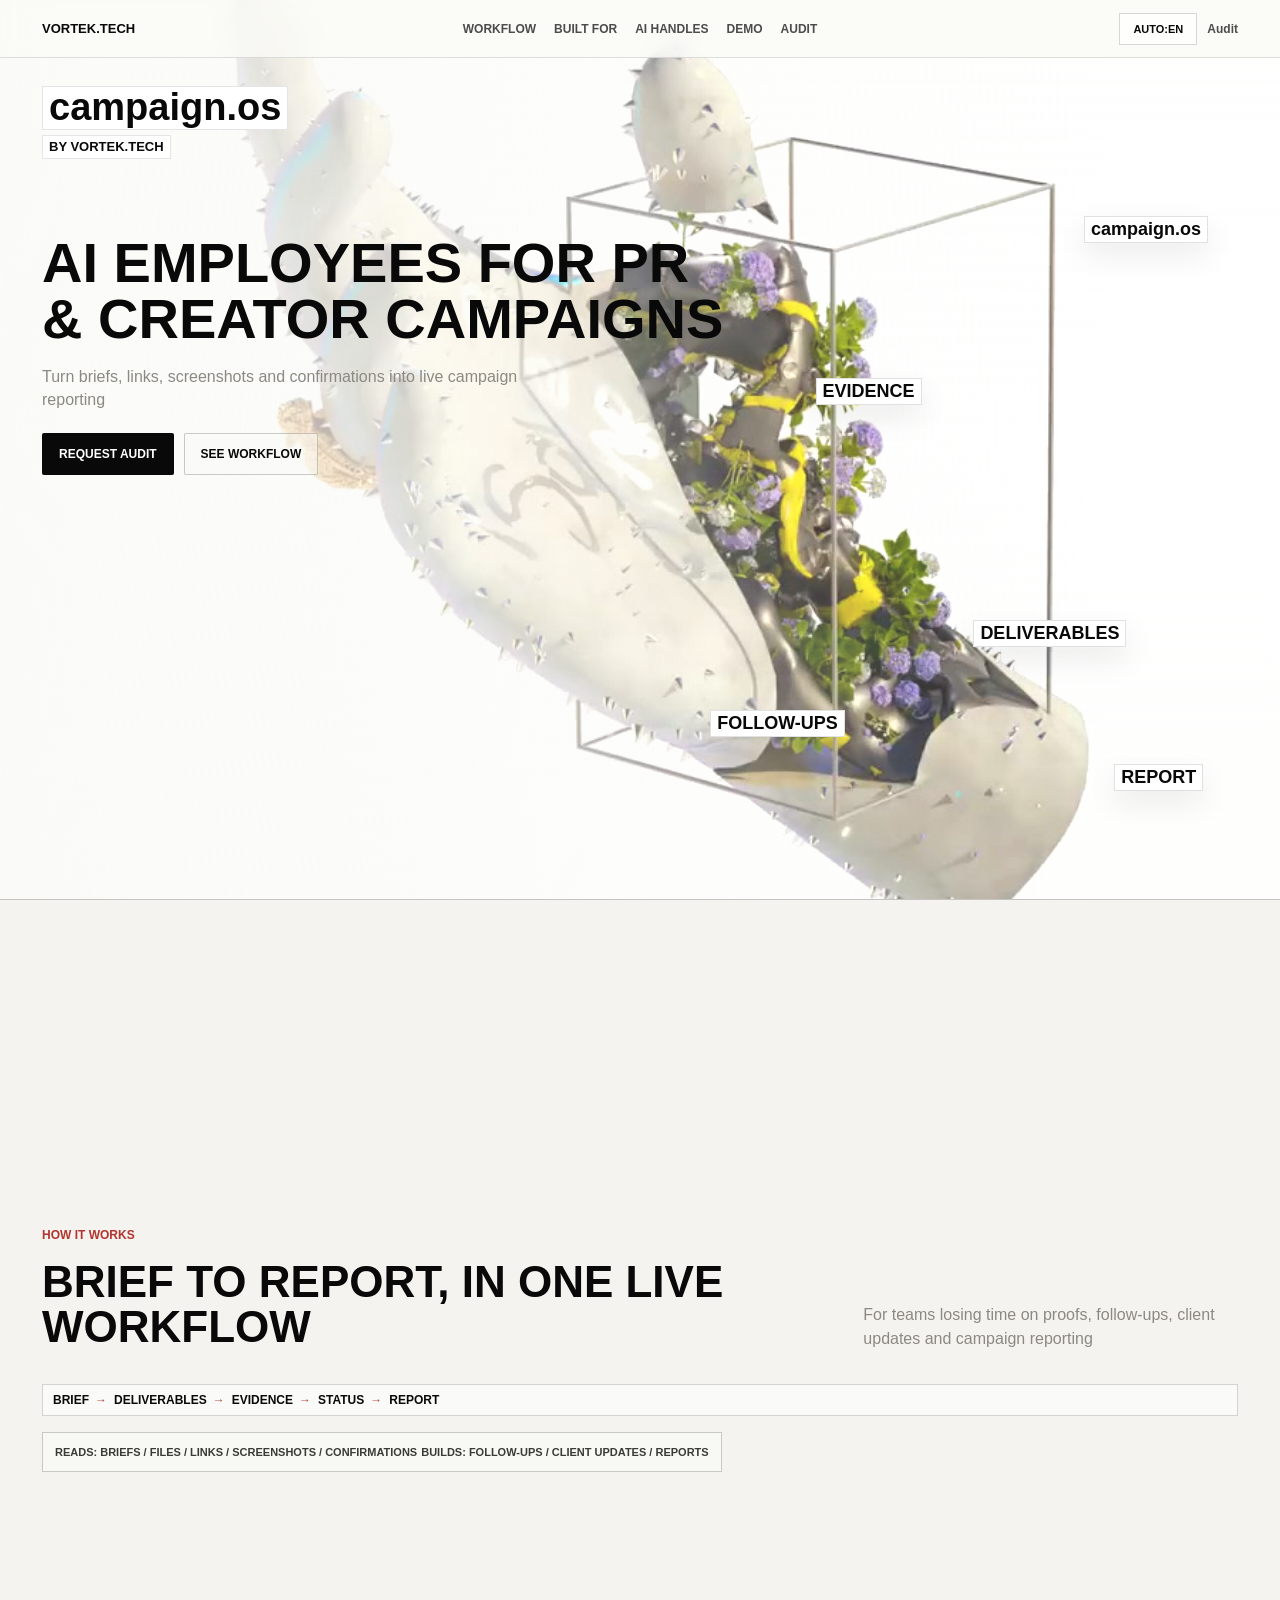
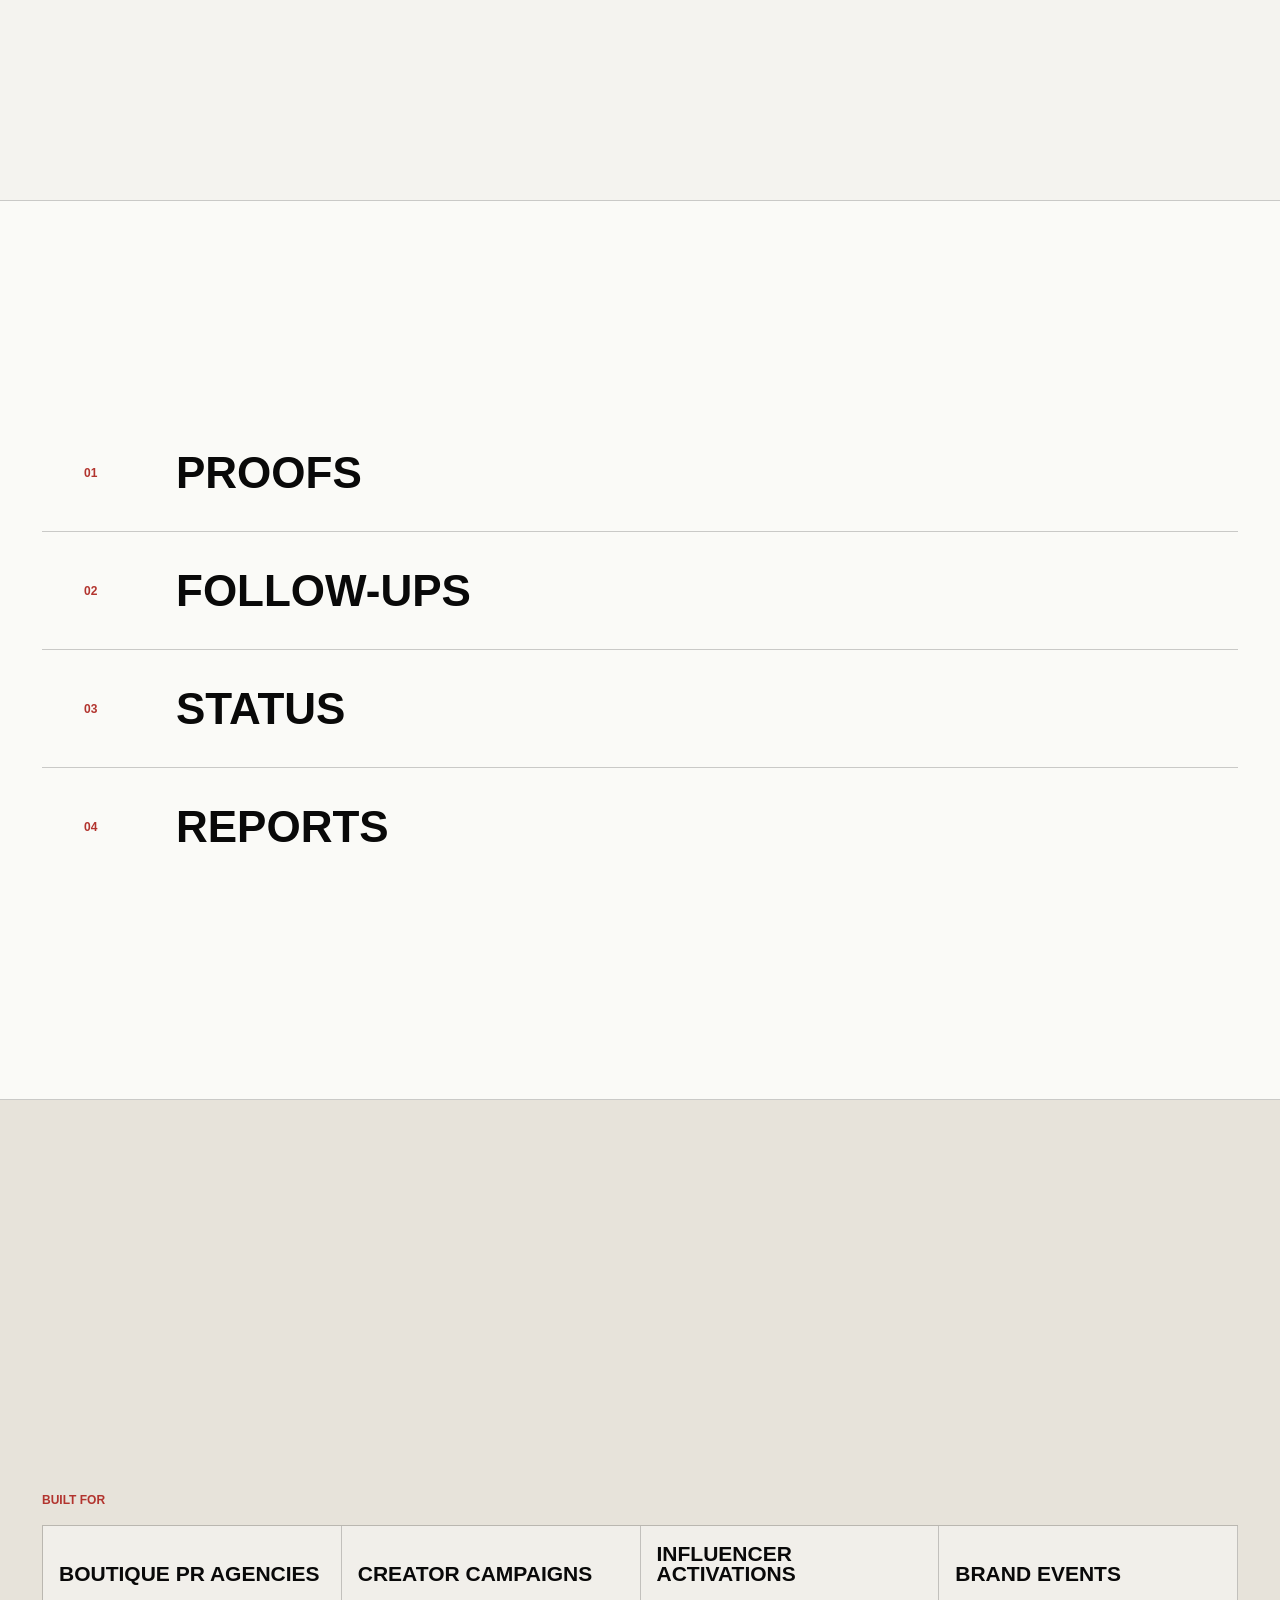
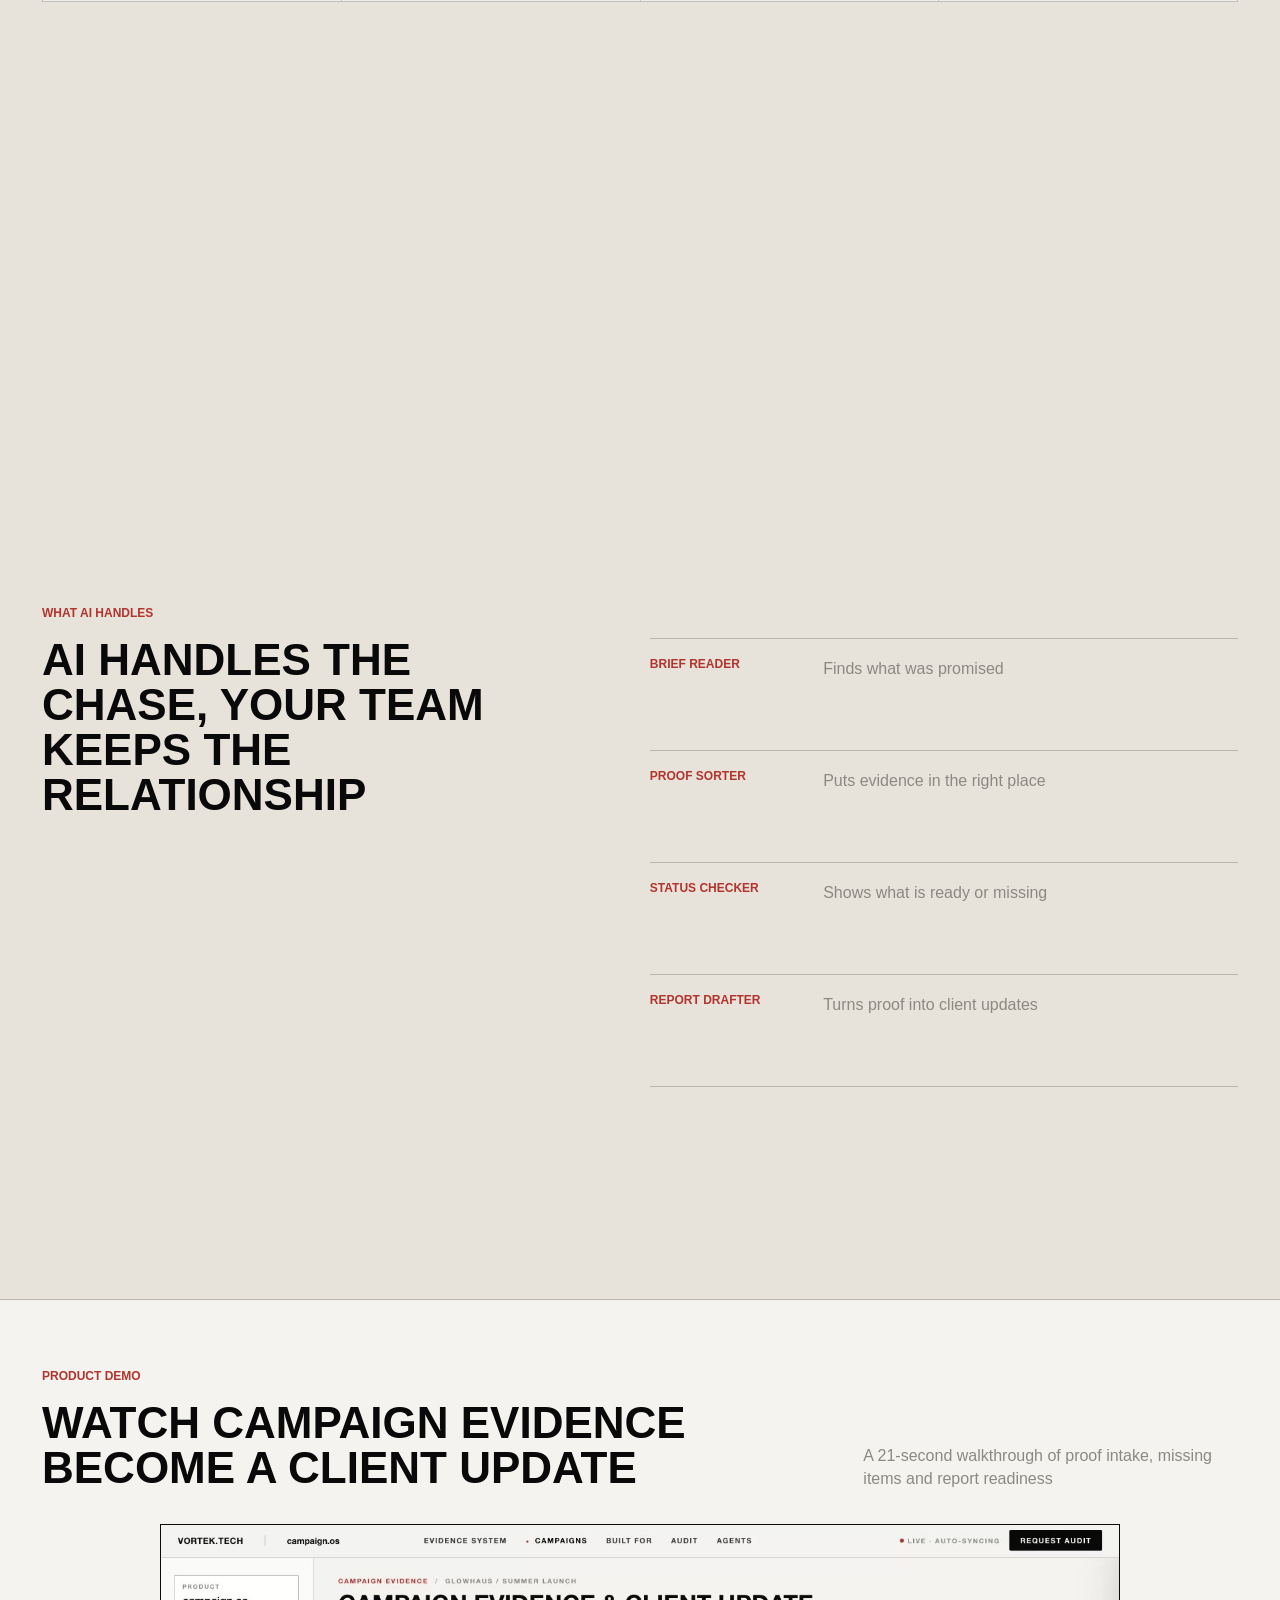
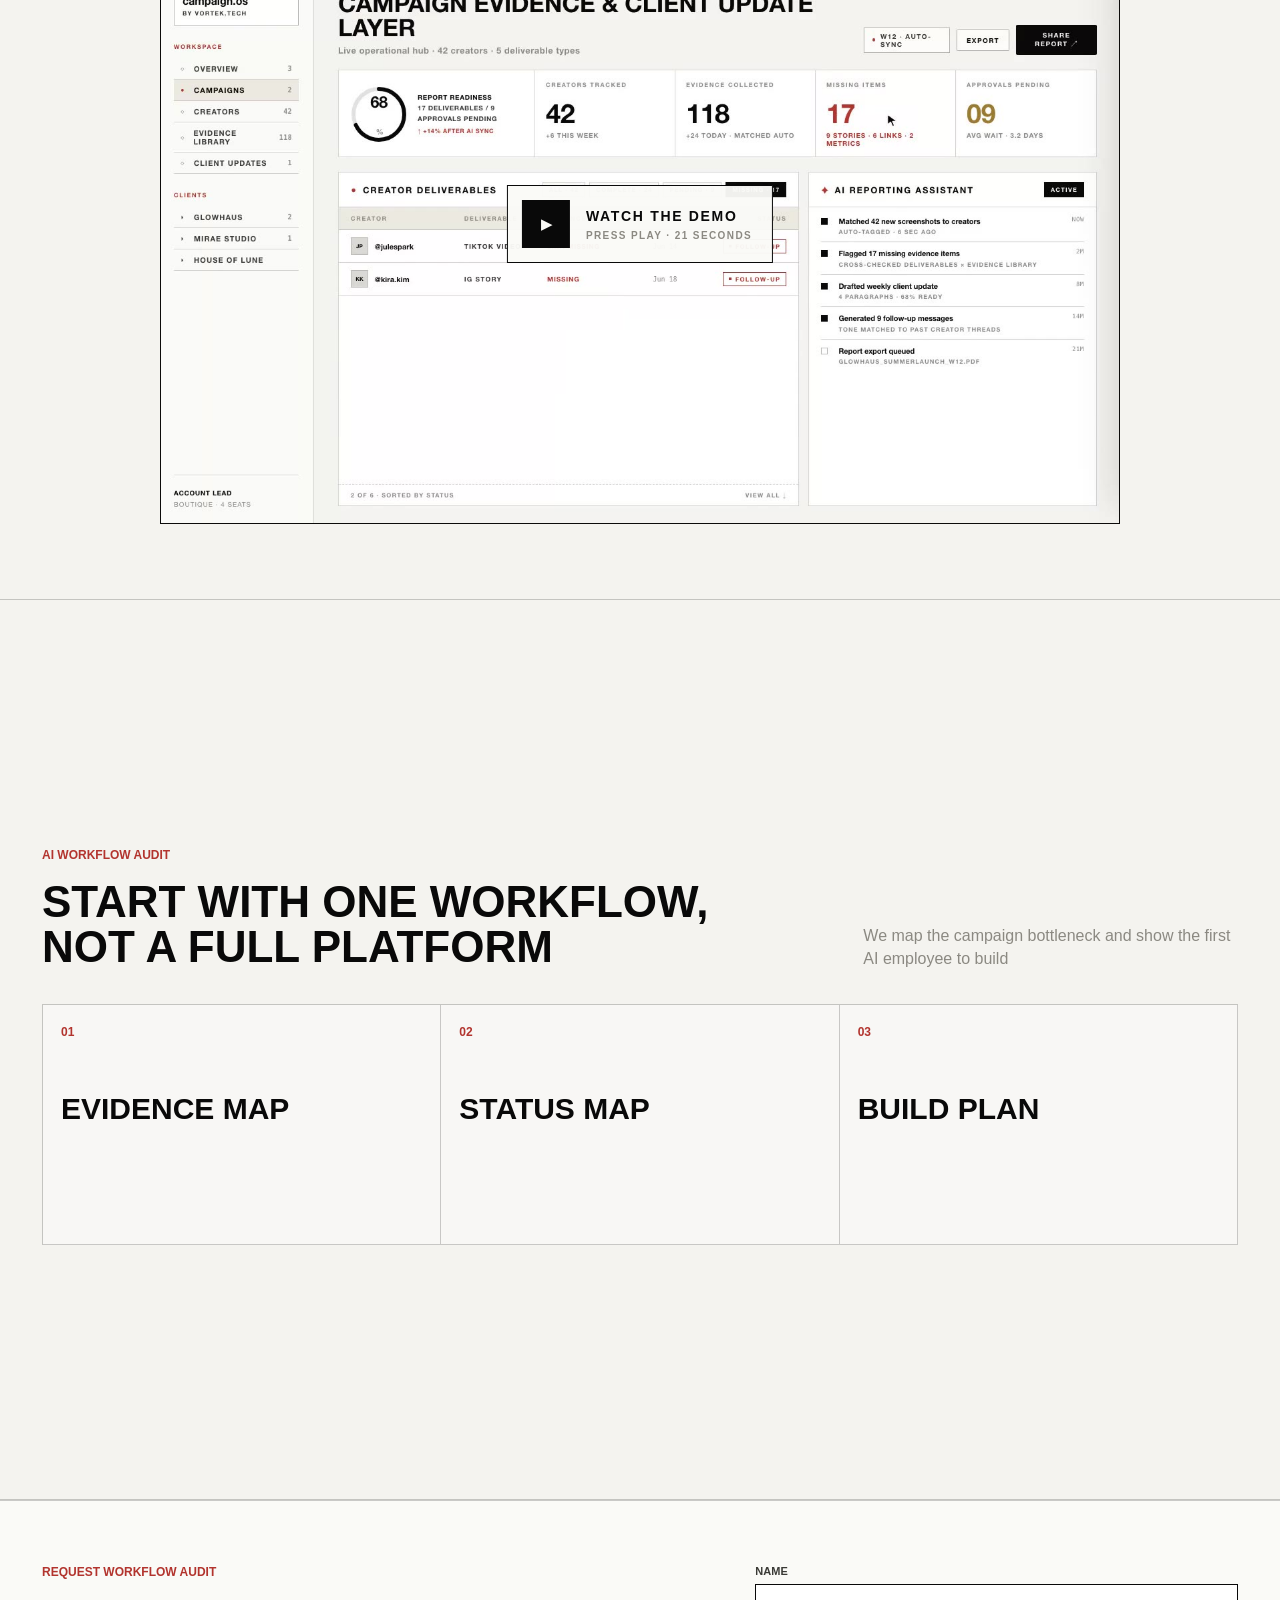
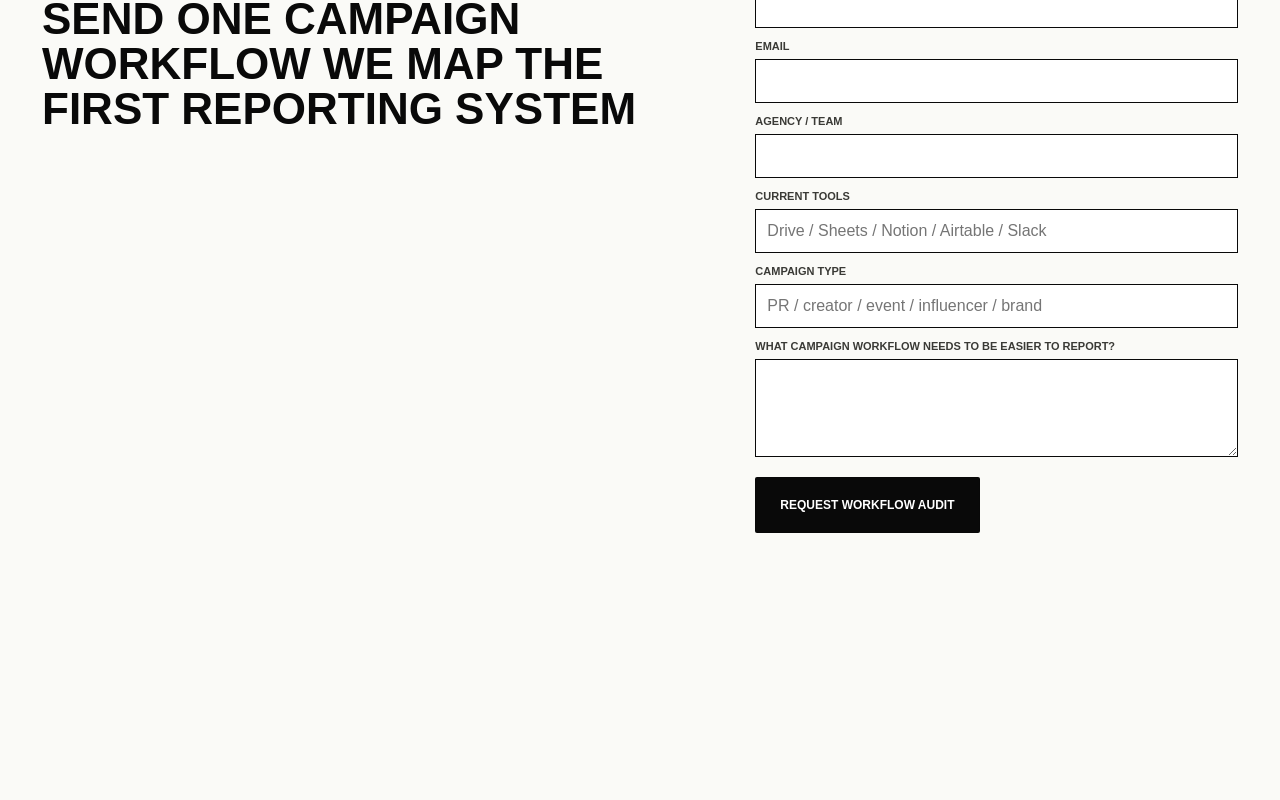
==== commit b54939cd: "Complete language switch coverage" ====
--- a/index.html
+++ b/index.html
@@ -23,8 +23,8 @@
       })();
     </script>
     <title>Vortek.Tech</title>
-    <script type="module" crossorigin src="/assets/index-iUbPAmsK.js"></script>
-    <link rel="stylesheet" crossorigin href="/assets/index-BQg_5qaL.css">
+    <script type="module" crossorigin src="/assets/index-Do39-ggu.js"></script>
+    <link rel="stylesheet" crossorigin href="/assets/index-B46yTR8W.css">
   </head>
   <body>
     <div id="app">
@@ -32,7 +32,7 @@
         <canvas id="loader-canvas"></canvas>
         <div class="loader-wordmark">
           <span>Vortek.Tech</span>
-          <span>Loading campaign.os</span>
+          <span data-i18n="loader.loading">Loading campaign.os</span>
         </div>
         <div class="loader-progress" aria-hidden="true">
           <span></span>
@@ -42,10 +42,10 @@
       <canvas id="scene"></canvas>
 
       <header class="site-header">
-        <a class="brand" href="#top" aria-label="Vortek.Tech home">
+        <a class="brand" href="#top" aria-label="Vortek.Tech home" data-i18n-aria="aria.home">
           <span>Vortek.Tech</span>
         </a>
-        <nav class="nav" aria-label="Primary navigation">
+        <nav class="nav" aria-label="Primary navigation" data-i18n-aria="aria.primaryNav">
           <a href="#systems" data-i18n="nav.workflow">Workflow</a>
           <a href="#built-for" data-i18n="nav.builtFor">Built for</a>
           <a href="#agents" data-i18n="nav.aiHandles">AI handles</a>
@@ -53,15 +53,7 @@
           <a href="#audit" data-i18n="nav.audit">Audit</a>
         </nav>
         <div class="header-tools">
-          <select class="language-select" aria-label="Language">
-            <option value="auto">Auto</option>
-            <option value="en">EN</option>
-            <option value="ru">RU</option>
-            <option value="id">ID</option>
-            <option value="es">ES</option>
-            <option value="fr">FR</option>
-            <option value="de">DE</option>
-          </select>
+          <button class="language-toggle" type="button" aria-label="Language: Auto" data-i18n-aria="language.aria" data-language-choice="auto">AUTO</button>
           <a class="header-cta" href="mailto:hello@vortek.tech?subject=CampaignOS%20audit" data-i18n="cta.headerAudit">Audit</a>
         </div>
       </header>
@@ -79,10 +71,10 @@
           </div>
           <div class="art-labels" aria-hidden="true">
             <span class="art-label label-main">campaign.os</span>
-            <span class="art-label label-proof">Evidence</span>
-            <span class="art-label label-people">Deliverables</span>
-            <span class="art-label label-follow">Follow-ups</span>
-            <span class="art-label label-reports">Reports</span>
+            <span class="art-label label-proof" data-i18n="flow.evidence">Evidence</span>
+            <span class="art-label label-people" data-i18n="flow.deliverables">Deliverables</span>
+            <span class="art-label label-follow" data-i18n="easier.followupsTitle">Follow-ups</span>
+            <span class="art-label label-reports" data-i18n="flow.report">Reports</span>
           </div>
           <h1 id="hero-title">
             <span data-i18n="hero.title">AI employees for PR & creator campaigns</span>
@@ -106,20 +98,20 @@
               <span data-i18n="workflow.subtitle">For teams losing time on proofs, follow-ups, client updates and campaign reporting</span>
             </p>
           </div>
-          <div class="source-flow workflow-flow" aria-label="Campaign workflow">
+          <div class="source-flow workflow-flow" aria-label="Campaign workflow" data-i18n-aria="aria.campaignWorkflow">
             <span data-i18n="flow.brief">Brief</span>
             <span data-i18n="flow.deliverables">Deliverables</span>
             <span data-i18n="flow.evidence">Evidence</span>
             <span data-i18n="flow.status">Status</span>
             <span data-i18n="flow.report">Report</span>
           </div>
-          <div class="metadata-plate workflow-meta" aria-label="System metadata">
+          <div class="metadata-plate workflow-meta" aria-label="System metadata" data-i18n-aria="aria.systemMetadata">
             <span data-i18n="workflow.reads">READS: BRIEFS / FILES / LINKS / SCREENSHOTS / CONFIRMATIONS</span>
             <span data-i18n="workflow.builds">BUILDS: FOLLOW-UPS / CLIENT UPDATES / REPORTS</span>
           </div>
         </section>
 
-        <section class="system-grid" aria-label="AI system modules">
+        <section class="system-grid" aria-label="AI system modules" data-i18n-aria="aria.systemModules">
           <article class="system-card">
             <span>01</span>
             <h3 data-i18n="easier.proofTitle">Proofs</h3>
@@ -142,7 +134,7 @@
           </article>
         </section>
 
-        <section class="built-for" id="built-for" aria-label="Campaign types">
+        <section class="built-for" id="built-for" aria-label="Campaign types" data-i18n-aria="aria.campaignTypes">
           <div class="section-label" data-i18n="builtFor.label">Built for</div>
           <div class="use-case-grid">
             <span data-i18n="builtFor.pr">Boutique PR agencies</span>
@@ -158,7 +150,7 @@
             <div>
               <h2 data-i18n="agents.title">AI handles the chase, your team keeps the relationship</h2>
             </div>
-            <div class="team-list" aria-label="CampaignOS delivery team model">
+            <div class="team-list" aria-label="CampaignOS delivery team model" data-i18n-aria="aria.deliveryModel">
               <article>
                 <span data-i18n="agents.briefTitle">Brief reader</span>
                 <p data-i18n="agents.briefText">Finds what was promised</p>
@@ -196,6 +188,7 @@
                 preload="none"
                 playsinline
                 aria-label="campaign.os desktop reporting demo"
+                data-i18n-aria="aria.desktopDemo"
               ></video>
               <video
                 class="demo-mobile-media"
@@ -204,8 +197,9 @@
                 preload="none"
                 playsinline
                 aria-label="campaign.os mobile reporting demo"
+                data-i18n-aria="aria.mobileDemo"
               ></video>
-              <button class="demo-play" type="button" aria-label="Play campaign.os demo">
+              <button class="demo-play" type="button" aria-label="Play campaign.os demo" data-i18n-aria="aria.playDemo">
                 <span class="demo-play-icon">▶</span>
                 <span>
                   <b data-i18n="demo.watch">Watch the demo</b>
@@ -248,60 +242,59 @@
         </section>
 
         <section class="engagement" id="engagement">
-          <div class="section-label">Build path</div>
+          <div class="section-label" data-i18n="engagement.label">Build path</div>
           <div class="intro-grid">
-            <h2>The smallest useful system comes first</h2>
-            <p>
-              After the audit, Vortek builds only the layer that will make the
-              current campaign easier to run and easier to report
-            </p>
-          </div>
-          <div class="engagement-grid" aria-label="CampaignOS engagement model">
+            <h2 data-i18n="engagement.title">The smallest useful system comes first</h2>
+            <p>
+              <span data-i18n="engagement.subtitle">After the audit, Vortek builds only the layer that will make the current campaign easier to run and easier to report</span>
+            </p>
+          </div>
+          <div class="engagement-grid" aria-label="CampaignOS engagement model" data-i18n-aria="aria.engagementModel">
             <article>
               <span>01</span>
-              <h3>Audit</h3>
-              <p>Map one campaign workflow: promised outputs, evidence rules, follow-ups and reporting pressure points</p>
-              <strong>5-7 days</strong>
+              <h3 data-i18n="engagement.auditTitle">Audit</h3>
+              <p data-i18n="engagement.auditText">Map one campaign workflow: promised outputs, evidence rules, follow-ups and reporting pressure points</p>
+              <strong data-i18n="engagement.auditTime">5-7 days</strong>
             </article>
             <article>
               <span>02</span>
-              <h3>Tracker</h3>
-              <p>Build the first evidence tracker for deliverables, owners, statuses, links and client-ready items</p>
-              <strong>2-3 weeks</strong>
+              <h3 data-i18n="engagement.trackerTitle">Tracker</h3>
+              <p data-i18n="engagement.trackerText">Build the first evidence tracker for deliverables, owners, statuses, links and client-ready items</p>
+              <strong data-i18n="engagement.trackerTime">2-3 weeks</strong>
             </article>
             <article>
               <span>03</span>
-              <h3>AI layer</h3>
-              <p>Add AI actions for brief reading, evidence sorting, status checks, follow-ups and report drafting</p>
-              <strong>2-4 weeks</strong>
+              <h3 data-i18n="engagement.aiTitle">AI layer</h3>
+              <p data-i18n="engagement.aiText">Add AI actions for brief reading, evidence sorting, status checks, follow-ups and report drafting</p>
+              <strong data-i18n="engagement.aiTime">2-4 weeks</strong>
             </article>
             <article>
               <span>04</span>
-              <h3>Support</h3>
-              <p>Keep the reporting layer clean during active campaigns with updates, templates, reviews and support</p>
-              <strong>Monthly</strong>
+              <h3 data-i18n="engagement.supportTitle">Support</h3>
+              <p data-i18n="engagement.supportText">Keep the reporting layer clean during active campaigns with updates, templates, reviews and support</p>
+              <strong data-i18n="engagement.supportTime">Monthly</strong>
             </article>
           </div>
         </section>
 
         <section class="process" id="process">
-          <div class="section-label">How it works</div>
+          <div class="section-label" data-i18n="process.label">How it works</div>
           <div class="timeline">
             <div>
-              <strong>Map</strong>
-              <p>We map the brief, promised outputs, owners, evidence rules, follow-ups and report format</p>
-            </div>
-            <div>
-              <strong>Model</strong>
-              <p>We define the structure: campaign, deliverable, owner, evidence, status and client update</p>
-            </div>
-            <div>
-              <strong>Build</strong>
-              <p>We build the tracker, views, AI prompts and reporting structure around one workflow</p>
-            </div>
-            <div>
-              <strong>Use</strong>
-              <p>Your team runs evidence collection, follow-ups and client updates from the same live system</p>
+              <strong data-i18n="process.mapTitle">Map</strong>
+              <p data-i18n="process.mapText">We map the brief, promised outputs, owners, evidence rules, follow-ups and report format</p>
+            </div>
+            <div>
+              <strong data-i18n="process.modelTitle">Model</strong>
+              <p data-i18n="process.modelText">We define the structure: campaign, deliverable, owner, evidence, status and client update</p>
+            </div>
+            <div>
+              <strong data-i18n="process.buildTitle">Build</strong>
+              <p data-i18n="process.buildText">We build the tracker, views, AI prompts and reporting structure around one workflow</p>
+            </div>
+            <div>
+              <strong data-i18n="process.useTitle">Use</strong>
+              <p data-i18n="process.useText">Your team runs evidence collection, follow-ups and client updates from the same live system</p>
             </div>
           </div>
         </section>
--- a/assets/index-B46yTR8W.css
+++ b/assets/index-B46yTR8W.css
@@ -0,0 +1 @@
+html.lenis,html.lenis body{height:auto}.lenis:not(.lenis-autoToggle).lenis-stopped{overflow:clip}.lenis [data-lenis-prevent],.lenis [data-lenis-prevent-wheel],.lenis [data-lenis-prevent-touch],.lenis [data-lenis-prevent-vertical],.lenis [data-lenis-prevent-horizontal]{overscroll-behavior:contain}.lenis.lenis-smooth iframe{pointer-events:none}.lenis.lenis-autoToggle{transition-property:overflow;transition-duration:1ms;transition-behavior:allow-discrete}:root{font-family:Helvetica Neue,Helvetica,Arial,sans-serif;color:#090909;background:#f4f3ef;font-synthesis:none;text-rendering:optimizeLegibility;-webkit-font-smoothing:antialiased;--paper: #f4f3ef;--gallery: #fafaf7;--secondary: #e7e3da;--ink: #090909;--secondary-text: #3a3a36;--muted: #8b8982;--line: rgba(9, 9, 9, .2);--panel: rgba(255, 255, 255, .62);--signal: #b2342e;--cold: #dde7ea;--metal: #dadad5;--concrete: #c9c5bb;--page-x: 42px;--header-height: 58px}*{box-sizing:border-box}html{scroll-behavior:smooth;width:100%;max-width:100%;min-height:100%;overflow-x:hidden;overscroll-behavior-x:none;-webkit-text-size-adjust:100%;text-size-adjust:100%}body{margin:0;width:100%;max-width:100%;min-width:320px;min-height:100%;overflow-x:hidden;overscroll-behavior-x:none;touch-action:pan-y;background:var(--paper)}a{color:inherit;text-decoration:none}canvas{display:block}#scene{position:fixed;inset:0;z-index:1;width:100%;height:100%;opacity:0;pointer-events:none}#app{position:relative;isolation:isolate;width:100%;overflow:hidden}.site-header{position:fixed;top:0;left:0;right:0;z-index:20;display:grid;grid-template-columns:1fr auto 1fr;align-items:center;gap:24px;height:var(--header-height);padding:0 var(--page-x);color:var(--ink);background:#fafaf7d1;border-bottom:1px solid rgba(9,9,9,.12);-webkit-backdrop-filter:blur(10px);backdrop-filter:blur(10px)}.header-tools{justify-self:end;display:inline-flex;align-items:center;gap:10px}.language-toggle{height:32px;min-width:78px;border:1px solid rgba(9,9,9,.16);border-radius:0;padding:0 8px;background:#ffffff94;color:var(--ink);font:inherit;font-size:11px;font-weight:860;text-transform:uppercase;cursor:pointer;outline:none}.brand{justify-self:start;display:inline-flex;align-items:center;font-size:13px;font-weight:860;text-transform:uppercase}.brand-word{display:inline-flex;align-items:baseline;gap:1px}.brand-mark{width:auto;height:auto;display:inline-block;background:transparent;color:var(--ink);font-size:17px;font-weight:950;line-height:1;transform:none}.nav{display:flex;align-items:center;gap:18px;font-size:12px;font-weight:820;text-transform:uppercase}.nav a,.header-cta{opacity:.72;transition:opacity .16s ease}.nav a:hover,.header-cta:hover{opacity:1}.header-cta{justify-self:end;font-size:12px;font-weight:860}main{position:relative;z-index:2}.hero{position:relative;height:900px;display:grid;grid-template-columns:minmax(0,760px) minmax(240px,1fr);grid-template-rows:auto auto auto 1fr;align-items:start;row-gap:18px;column-gap:56px;padding:86px var(--page-x) 22px;background:#fafaf714;border-bottom:1px solid var(--line);overflow:hidden}.hero:before{content:"";position:absolute;inset:0;z-index:1;background:linear-gradient(90deg,#fafaf7e6,#fafaf7a8,#fafaf729 64%,#fafaf700 86%),linear-gradient(180deg,#fafaf71f,#fafaf708 48%,#fafaf738);pointer-events:none}.hero-video{position:absolute;inset:0;z-index:0;width:100%;height:100%;object-fit:cover;object-position:center center;background:#fff;filter:saturate(1.08) contrast(1.06) brightness(1.02);transform:translateZ(0);pointer-events:none}.hero-video::-webkit-media-controls{display:none!important}.hero>:not(.art-labels):not(.hero-video){position:relative;z-index:3}.hero-kicker{grid-column:1;grid-row:1;align-self:start;display:flex;flex-direction:column;gap:5px;width:fit-content;max-width:min(680px,100%);color:var(--ink);font-size:13px;font-weight:820;text-transform:uppercase}.product-name,.product-by,.art-label{display:inline-flex;width:fit-content;max-width:100%;padding:3px 6px 4px;background:#fff;border:1px solid rgba(9,9,9,.1);box-decoration-break:clone;-webkit-box-decoration-break:clone}.product-name{font-size:38px;line-height:.92;font-weight:900;text-transform:none}.product-by,.hero-kicker span:last-child{color:var(--ink)}.art-labels{position:absolute;inset:0;z-index:2;pointer-events:none}.art-label{position:absolute;color:var(--ink);border:1px solid rgba(9,9,9,.12);font-size:18px;font-weight:900;line-height:1;text-transform:uppercase;box-shadow:0 12px 30px #09090914}.label-main{text-transform:none}.label-main{right:72px;top:216px}.label-proof{right:28%;top:378px}.label-people{right:12%;bottom:252px}.label-follow{right:34%;bottom:162px}.label-reports{right:6%;bottom:108px}h1,h2,h3,p{margin:0}h1{grid-column:1;grid-row:2;align-self:start;max-width:760px;margin-top:58px;font-size:56px;line-height:1;letter-spacing:0;font-weight:900;text-transform:uppercase;overflow-wrap:anywhere;text-wrap:balance}.hero-copy{grid-column:1;grid-row:3;align-self:start;max-width:520px;margin-left:0;padding:0;border:0;background:transparent;-webkit-backdrop-filter:none;backdrop-filter:none}.metadata-plate{display:flex;flex-wrap:wrap;gap:4px;margin-top:16px;padding:12px;border:1px solid var(--line);background:#fafaf7c2;color:var(--secondary-text);font-size:11px;font-weight:860;line-height:1.3;text-transform:uppercase}.source-flow{display:flex;flex-wrap:wrap;align-items:center;gap:7px;margin-top:13px;margin-bottom:13px;padding:9px 10px;border:1px solid rgba(9,9,9,.16);background:#ffffff73;color:var(--ink);font-size:12px;font-weight:900;line-height:1;text-transform:uppercase}.workflow-flow{margin-top:34px;margin-bottom:0;background:#fff9}.workflow-meta{width:fit-content;max-width:100%}.source-flow span{display:inline-flex;align-items:center;gap:6px}.source-flow span:not(:last-child):after{content:"→";color:var(--signal);font-weight:900;opacity:.9}.hero-copy p,.intro-grid p,.system-card p,.timeline p{color:var(--muted);font-size:16px;line-height:1.45}.hero-actions{display:flex;gap:10px;flex-wrap:wrap;margin-top:22px}.button{display:inline-flex;align-items:center;justify-content:center;min-height:42px;padding:0 16px;border:1px solid var(--line);border-radius:2px;font-size:12px;font-weight:860;text-transform:uppercase;transition:background .18s ease,color .18s ease}.button.primary{color:#fff;background:var(--ink)}.button.ghost{color:var(--ink);background:#fafaf780}.button.large{min-height:56px;padding:0 24px;white-space:nowrap;max-width:100%}.hero-meta{grid-column:1 / -1;grid-row:5;display:flex;justify-content:space-between;gap:16px;padding-top:16px;border-top:1px solid var(--line);color:var(--muted);font-size:13px;font-weight:780;text-transform:uppercase}.section,.system-grid,.product-demo,.audit,.engagement,.team-model,.process,.contact,.statement{padding-inline:var(--page-x)}.section-label{color:var(--signal);font-size:12px;font-weight:900;text-transform:uppercase;margin-bottom:18px}.intro{scroll-margin-top:54px;padding-top:58px;padding-bottom:42px;background:var(--paper)}.intro-grid{display:grid;grid-template-columns:minmax(0,1fr) minmax(300px,.5fr);gap:72px;align-items:end}h2{max-width:1040px;font-size:44px;line-height:1.02;letter-spacing:0;text-transform:uppercase;overflow-wrap:anywhere}.system-grid{display:grid;grid-template-columns:1fr;border-top:1px solid var(--line);border-bottom:1px solid var(--line);background:var(--gallery)}.system-card{min-height:78px;display:grid;grid-template-columns:52px minmax(190px,.42fr) minmax(280px,.78fr);gap:28px;align-items:center;padding:18px var(--page-x);border-right:0;border-bottom:1px solid var(--line);background:transparent;-webkit-backdrop-filter:none;backdrop-filter:none}.system-card:last-child{border-bottom:0}.system-card span{color:var(--signal);font-size:12px;font-weight:900}.system-card h3{max-width:640px;margin:0;font-size:38px;line-height:1;text-transform:uppercase}.system-card p{max-width:480px}@media(min-width:981px){html{scroll-padding-top:var(--header-height);scroll-snap-type:y mandatory}main>section{scroll-snap-align:start;scroll-snap-stop:always}.hero,.intro,.system-grid,.built-for,.product-demo,.audit,.team-model,.contact{min-height:100vh}.system-card p,.audit-grid p,.engagement,.process{display:none}.intro,.product-demo,.audit,.team-model,.contact{display:flex;flex-direction:column;justify-content:center;padding-top:72px;padding-bottom:72px}.system-grid{align-content:center;padding-top:72px;padding-bottom:72px}.system-card{min-height:118px;grid-template-columns:64px minmax(0,1fr)}.system-card h3{font-size:44px}.built-for{display:flex;flex-direction:column;justify-content:center;padding-top:72px;padding-bottom:72px}.use-case-grid span{min-height:132px;padding:22px;font-size:28px}.demo-stage{width:min(1220px,100%)}.audit-grid article{min-height:188px}.audit-grid span{margin-bottom:62px}.team-grid{align-items:center}.team-list article{min-height:96px}}.built-for{padding:64px var(--page-x) 70px;background:var(--secondary)}.workflow-audit{border-top:1px solid var(--line);background:var(--paper)}.workflow-audit .intro-grid{margin-bottom:34px}.use-case-grid{display:grid;grid-template-columns:repeat(4,minmax(0,1fr));border-top:1px solid var(--line);border-left:1px solid var(--line)}.workflow-list{grid-template-columns:repeat(5,minmax(0,1fr))}.use-case-grid span{min-height:76px;display:flex;align-items:flex-end;padding:16px;border-right:1px solid var(--line);border-bottom:1px solid var(--line);background:#ffffff6b;font-size:21px;font-weight:900;line-height:.96;text-transform:uppercase}.statement{min-height:420px;display:flex;align-items:center;padding-top:66px;padding-bottom:70px;background:var(--gallery);border-top:1px solid var(--line);border-bottom:1px solid var(--line)}.statement p{max-width:920px;color:var(--ink);font-size:58px;line-height:1;font-weight:900;text-transform:uppercase;overflow-wrap:anywhere}.product-demo{scroll-margin-top:var(--header-height);padding-top:64px;padding-bottom:70px;background:var(--paper);border-bottom:1px solid var(--line)}.demo-intro{margin-bottom:34px}.demo-stage{width:min(960px,100%);margin:0 auto}.demo-frame{position:relative;overflow:hidden;width:100%;aspect-ratio:16 / 10;border:1px solid var(--line);background:#0e0d0b}.demo-desktop-media{position:absolute;inset:0;display:block;width:100%;height:100%;border:0;transition:filter .3s ease,transform .3s ease}.demo-mobile-media,.demo-complete,.demo-time-mobile{display:none}.demo-frame:not(.is-playing) .demo-desktop-media{filter:blur(.35px);transform:scale(1.006)}.demo-stage.is-complete .demo-complete{display:flex;justify-content:center;padding-top:14px}.demo-play{position:absolute;top:50%;left:50%;z-index:2;display:inline-flex;align-items:center;gap:16px;padding:14px 20px 14px 14px;border:1px solid var(--ink);background:#fafaf7f5;color:var(--ink);transform:translate(-50%,-50%);transition:opacity .18s ease,background .18s ease}.demo-play:hover{background:#fff}.demo-play.is-hidden{opacity:0;pointer-events:none}.demo-play-icon{display:grid;place-items:center;width:48px;height:48px;padding-left:3px;background:var(--ink);color:var(--gallery);font-size:15px}.demo-play span:last-child{display:grid;gap:6px;text-align:left}.demo-play b{font-size:14px;font-weight:900;letter-spacing:.12em;text-transform:uppercase}.demo-play small{color:var(--muted);font-size:10px;font-weight:800;letter-spacing:.14em;text-transform:uppercase}.audit{padding-top:64px;padding-bottom:70px;background:var(--paper);border-bottom:1px solid var(--line)}.audit-intro{margin-bottom:34px}.audit-grid{display:grid;grid-template-columns:repeat(3,minmax(0,1fr));border-top:1px solid var(--line);border-left:1px solid var(--line)}.audit-grid article{min-height:240px;padding:20px 18px;border-right:1px solid var(--line);border-bottom:1px solid var(--line);background:#ffffff57}.audit-grid span{display:block;margin-bottom:56px;color:var(--signal);font-size:12px;font-weight:900}.audit-grid h3{margin-bottom:18px;font-size:30px;line-height:.95;text-transform:uppercase}.audit-grid p{max-width:430px;color:var(--muted);font-size:16px;line-height:1.45}.engagement{padding-top:64px;padding-bottom:70px;background:var(--gallery);border-bottom:1px solid var(--line)}.engagement .intro-grid{margin-bottom:34px}.engagement-grid{display:grid;grid-template-columns:repeat(4,minmax(0,1fr));border-top:1px solid var(--line);border-left:1px solid var(--line)}.engagement-grid article{min-height:280px;display:flex;flex-direction:column;padding:20px 18px;border-right:1px solid var(--line);border-bottom:1px solid var(--line);background:#ffffff5c}.engagement-grid span,.team-list span{display:block;color:var(--signal);font-size:12px;font-weight:900;text-transform:uppercase}.engagement-grid span{margin-bottom:54px}.engagement-grid h3{margin-bottom:16px;font-size:30px;line-height:.95;text-transform:uppercase}.engagement-grid p,.team-list p{color:var(--muted);font-size:16px;line-height:1.45}.engagement-grid strong{display:block;margin-top:auto;padding-top:24px;color:var(--ink);font-size:12px;font-weight:900;text-transform:uppercase}.team-model{padding-top:64px;padding-bottom:70px;background:var(--secondary);border-bottom:1px solid var(--line)}.team-grid{display:grid;grid-template-columns:minmax(0,.82fr) minmax(320px,.9fr);gap:72px;align-items:start}.team-list{display:grid;border-top:1px solid var(--line)}.team-list article{display:grid;grid-template-columns:minmax(120px,.36fr) minmax(220px,1fr);gap:24px;min-height:112px;padding:18px 0;border-bottom:1px solid var(--line)}.process{padding-top:64px;padding-bottom:70px;background:var(--paper)}.timeline{display:grid;grid-template-columns:repeat(4,minmax(0,1fr));border-top:1px solid var(--line)}.timeline div{min-height:156px;padding:20px 18px;border-right:1px solid var(--line)}.timeline div:last-child{border-right:0}.timeline strong{display:block;margin-bottom:36px;color:var(--ink);font-size:30px;line-height:.9;text-transform:uppercase}.contact{min-height:620px;display:grid;grid-template-columns:minmax(0,.9fr) minmax(320px,.72fr);gap:110px;align-items:start;padding-top:64px;padding-bottom:72px;border-top:1px solid var(--line);background:var(--gallery)}.contact h2{max-width:760px}.intake-form{display:grid;gap:12px}.intake-form label{display:grid;gap:7px}.intake-form label.full{grid-column:1 / -1}.intake-form span{color:var(--secondary-text);font-size:11px;font-weight:860;text-transform:uppercase}.intake-form input,.intake-form textarea{width:100%;border:1px solid var(--ink);border-radius:0;padding:12px 11px;background:#fff;color:var(--ink);font:inherit;font-size:16px;resize:vertical}.intake-form button{justify-self:start;margin-top:8px}.preloader{position:fixed;inset:0;z-index:100;display:grid;place-items:center;overflow:hidden;background:radial-gradient(circle at 50% 46%,#dde7ea9e,#fafaf700 34%),linear-gradient(180deg,#ffffff 0%,var(--gallery) 52%,var(--paper) 100%);color:var(--ink);transition:opacity .75s ease,visibility .75s ease}.preloader:before{content:"";position:absolute;inset:28px;border:1px solid rgba(9,9,9,.12);pointer-events:none}.preloader.is-hidden{opacity:0;visibility:hidden;pointer-events:none}body.is-ready .preloader{display:none}#loader-canvas{width:min(58vw,520px);height:min(58vw,520px);filter:contrast(1.08) saturate(.72)}.loader-wordmark{position:absolute;bottom:92px;left:50%;display:grid;justify-items:center;gap:6px;transform:translate(-50%);font-size:12px;font-weight:900;text-transform:uppercase;text-align:center}.loader-wordmark span:last-child{color:var(--muted);font-size:10px;letter-spacing:.08em}.loader-progress{position:absolute;left:50%;bottom:64px;width:min(280px,calc(100vw - 64px));height:1px;overflow:hidden;background:#09090929;transform:translate(-50%)}.loader-progress span{display:block;width:100%;height:100%;background:linear-gradient(90deg,var(--ink),var(--secondary-text));transform:scaleX(0);transform-origin:left;transition:transform .18s linear}@media(max-width:980px){:root{--page-x: 24px;--header-height: 56px}.site-header{grid-template-columns:1fr auto}.nav{display:none}.hero,.intro-grid,.team-grid,.contact{grid-template-columns:1fr}.hero{height:840px;align-content:space-between;padding-top:86px}h1{max-width:680px;margin-top:44px;font-size:48px}h2{font-size:36px}.hero-copy{max-width:620px;padding-bottom:0}.timeline,.audit-grid,.engagement-grid,.use-case-grid{grid-template-columns:repeat(2,minmax(0,1fr))}.system-card{grid-template-columns:64px 1fr}.system-card p{grid-column:2}.contact{align-items:start;min-height:0;gap:42px}.contact .button{justify-self:start}.statement{min-height:380px}.statement p{font-size:48px}}@media(max-width:640px){:root{--page-x: 16px;--header-height: 44px}body{background:#fff}html{scroll-padding-top:var(--header-height);scroll-snap-type:y mandatory}main>section{scroll-snap-align:start;scroll-snap-stop:normal}.site-header{height:var(--header-height);padding:0 var(--page-x)}.header-tools{gap:8px}.language-toggle{width:72px;min-width:72px;height:30px;padding:0 5px;font-size:10px}.header-cta{height:30px;padding:0 8px;font-size:10px}.brand{font-size:12px}h1{max-width:330px;margin-top:52px;font-size:clamp(27px,7.4vw,31px);line-height:.98}.hero{height:auto;min-height:100svh;display:flex;flex-direction:column;padding-top:calc(var(--header-height) + 104px + env(safe-area-inset-top));padding-bottom:calc(28px + env(safe-area-inset-bottom));gap:12px}.hero:before{background:linear-gradient(180deg,#ffffff75,#ffffff29 42%,#fff0 78%),linear-gradient(90deg,#ffffff7a,#ffffff29 52%,#fff0 86%)}.hero-video{object-position:48% 45%;filter:saturate(1.42) contrast(1.18) brightness(1.05)}.hero-kicker{max-width:300px;gap:7px}.product-name{font-size:32px;border-color:#0909091a;background:#ffffff94;box-shadow:0 12px 26px #09090908}.product-by{border-color:#0909091a;background:#ffffff8f}.art-label{font-size:11px}.art-labels{display:none}.hero-actions{width:100%;max-width:340px;margin-top:28px}.button{flex:1 1 150px}.hero-copy{width:100%;margin-top:0;padding:0}.hero-copy p{display:inline-block;max-width:328px;padding:10px 12px;border:1px solid rgba(9,9,9,.13);background:#ffffff85;color:#26262694;font-size:16px;line-height:1.34;-webkit-backdrop-filter:blur(5px);backdrop-filter:blur(5px)}.source-flow{gap:5px;padding:8px;font-size:9px}.hero-copy p+.source-flow+p{display:none}.metadata-plate,.hero-meta{display:none}.intro{min-height:calc(100svh - var(--header-height));display:flex;flex-direction:column;justify-content:center;padding-top:54px;padding-bottom:54px}.intro-grid{gap:18px}.system-card p,.audit-grid p{display:none}.workflow-flow{margin-top:22px}.workflow-meta,.engagement,.process{display:none}.team-model{min-height:calc(100svh - var(--header-height));display:flex;flex-direction:column;justify-content:center;padding-top:48px;padding-bottom:48px}.team-grid{gap:26px}.team-list article{min-height:78px;grid-template-columns:1fr;gap:9px;padding:13px 0}.team-list p{font-size:15px;line-height:1.32}.product-demo{min-height:calc(100svh - var(--header-height));display:flex;flex-direction:column;justify-content:center;padding-top:36px;padding-bottom:36px}.demo-intro{margin-bottom:20px}.demo-frame{height:min(56svh,480px);aspect-ratio:auto}.demo-stage{width:min(100%,420px)}.demo-desktop-media,.demo-time-desktop{display:none}.demo-mobile-media{position:absolute;inset:0;display:block;width:100%;height:100%;border:0;object-fit:cover;transition:filter .3s ease,transform .3s ease}.demo-frame:not(.is-playing) .demo-mobile-media{filter:blur(.35px);transform:scale(1.006)}.demo-time-mobile{display:block}.demo-complete .button{width:100%;justify-content:center}.demo-play{gap:10px;padding:9px 12px 9px 9px}.demo-play-icon{width:38px;height:38px;font-size:12px}.demo-play b{font-size:11px}.demo-play small{font-size:8px}.system-grid,.timeline,.audit-grid,.engagement-grid,.use-case-grid{grid-template-columns:1fr}.system-grid{min-height:calc(100svh - var(--header-height));align-content:center;padding-top:42px;padding-bottom:42px}.engagement-grid article{min-height:230px}.engagement-grid span{margin-bottom:42px}.audit-grid article{min-height:118px;padding:16px 14px}.audit-grid span{margin-bottom:28px}.system-card,.system-card:nth-child(2),.system-card:nth-child(3),.system-card:nth-child(6){min-height:72px;grid-template-columns:1fr;gap:10px;border-bottom:1px solid var(--line)}.system-card p{grid-column:auto}.system-card:last-child{border-bottom:0}.timeline div{min-height:172px;border-right:0;border-bottom:1px solid var(--line)}.timeline div:last-child{border-bottom:0}.timeline strong{margin-bottom:42px}.built-for{min-height:calc(100svh - var(--header-height));display:flex;flex-direction:column;justify-content:center;padding-top:54px;padding-bottom:54px}.use-case-grid span{min-height:86px;padding:16px;font-size:20px}.button.large{width:100%;white-space:normal}h2,.system-card h3{font-size:26px}.audit{min-height:calc(100svh - var(--header-height));display:flex;flex-direction:column;justify-content:center;padding-top:42px;padding-bottom:42px}.audit-intro{margin-bottom:20px}.audit-grid h3{font-size:24px}.statement{min-height:330px}.statement p{font-size:38px}.timeline strong{font-size:28px}.contact{min-height:calc(100svh - var(--header-height));gap:24px;padding-top:42px;padding-bottom:48px}.contact h2{font-size:24px}.intake-form{width:100%;gap:9px}.intake-form label:nth-of-type(4),.intake-form label:nth-of-type(5){display:none}.intake-form textarea{min-height:92px;max-height:120px}}@media(min-width:981px){html[data-device=desktop] .hero{height:900px}html[data-device=desktop] .contact{min-height:100vh}}@media(max-width:640px)and (max-height:720px){.product-demo,.audit,.contact{padding-top:30px;padding-bottom:34px}.demo-frame{height:min(48svh,360px)}.demo-intro,.audit-intro{margin-bottom:14px}.audit-grid article{min-height:104px;padding:13px 12px}.audit-grid span{margin-bottom:20px}.contact{gap:16px}.contact h2{font-size:21px}.intake-form{gap:7px}.intake-form input,.intake-form textarea{padding:9px}.intake-form textarea{min-height:72px}}html[data-device=mobile] .nav,html[data-device=mobile] .art-labels{display:none}html[data-device=mobile] .site-header{grid-template-columns:1fr auto}html[data-device=mobile] body.demo-video-playing .site-header{opacity:0;pointer-events:none}html[data-device=mobile] .button,html[data-device=mobile] .nav a,html[data-device=mobile] .header-cta{transition:none}
